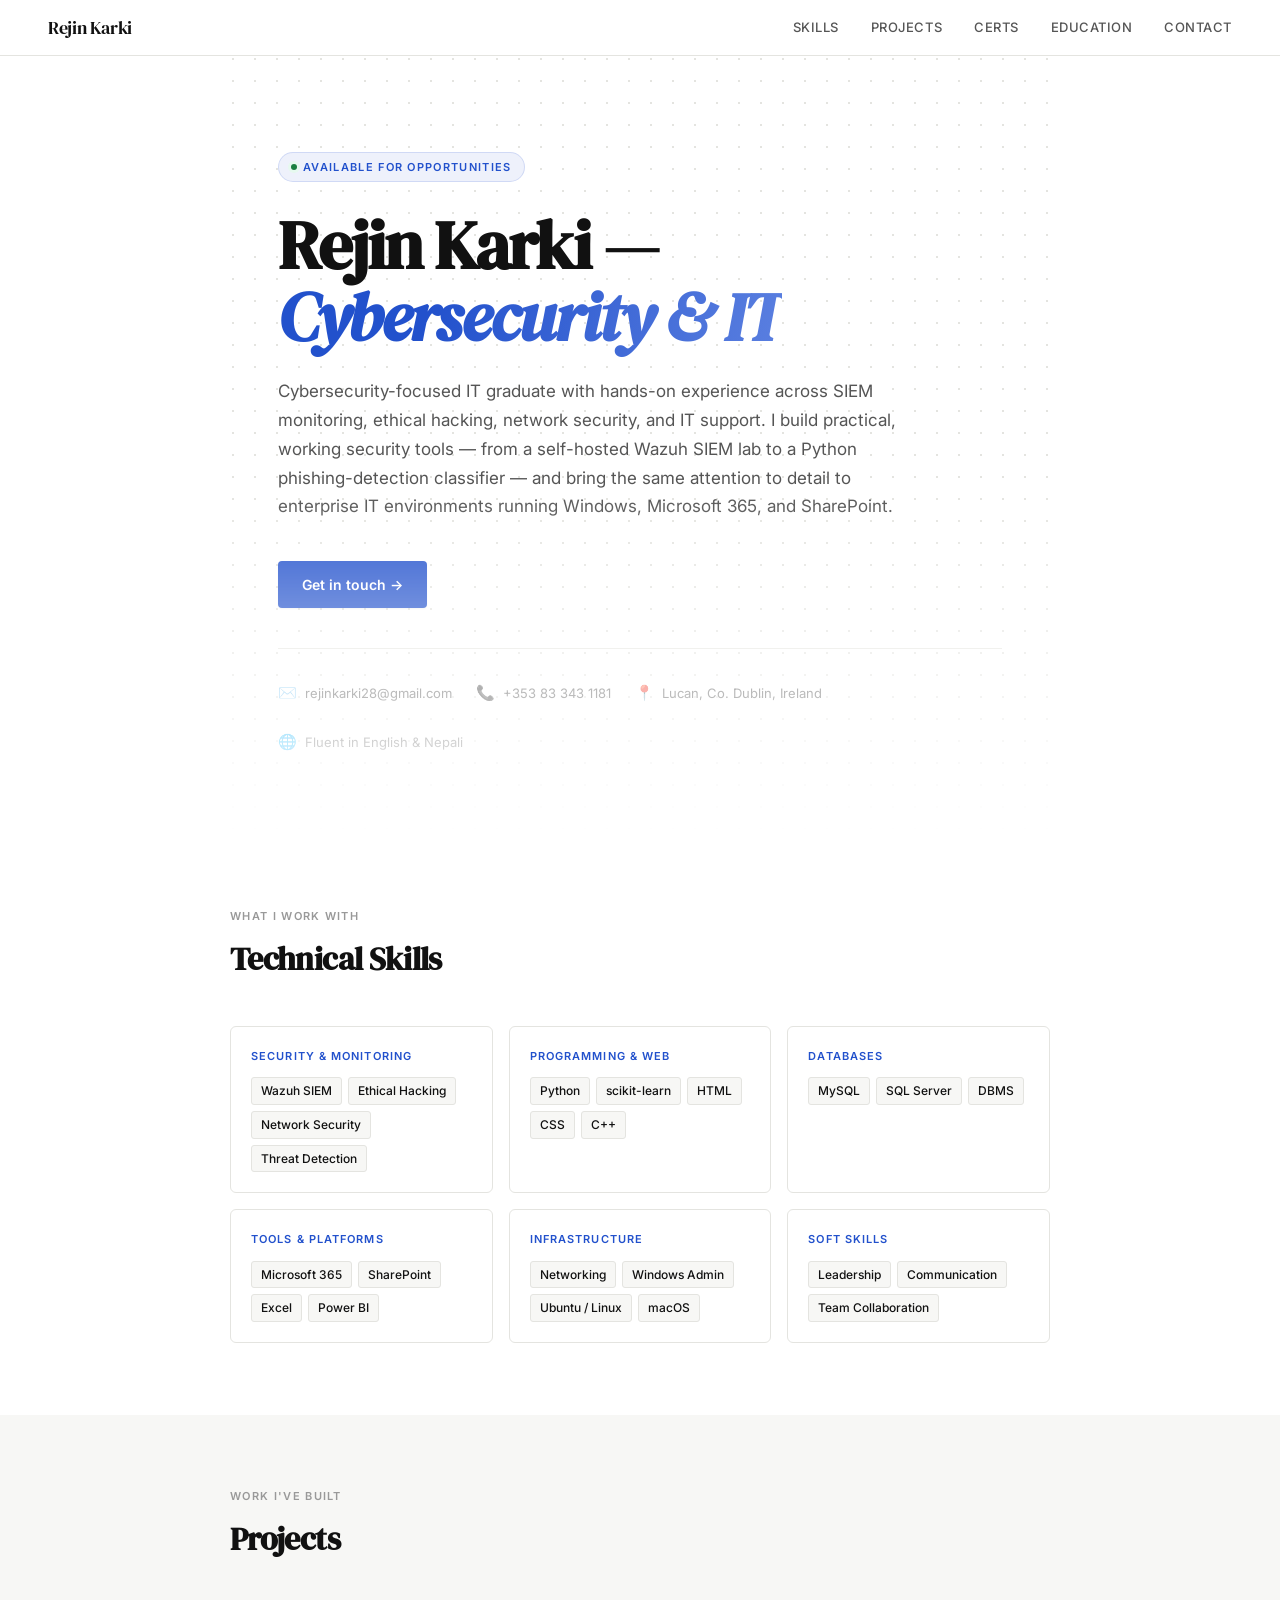
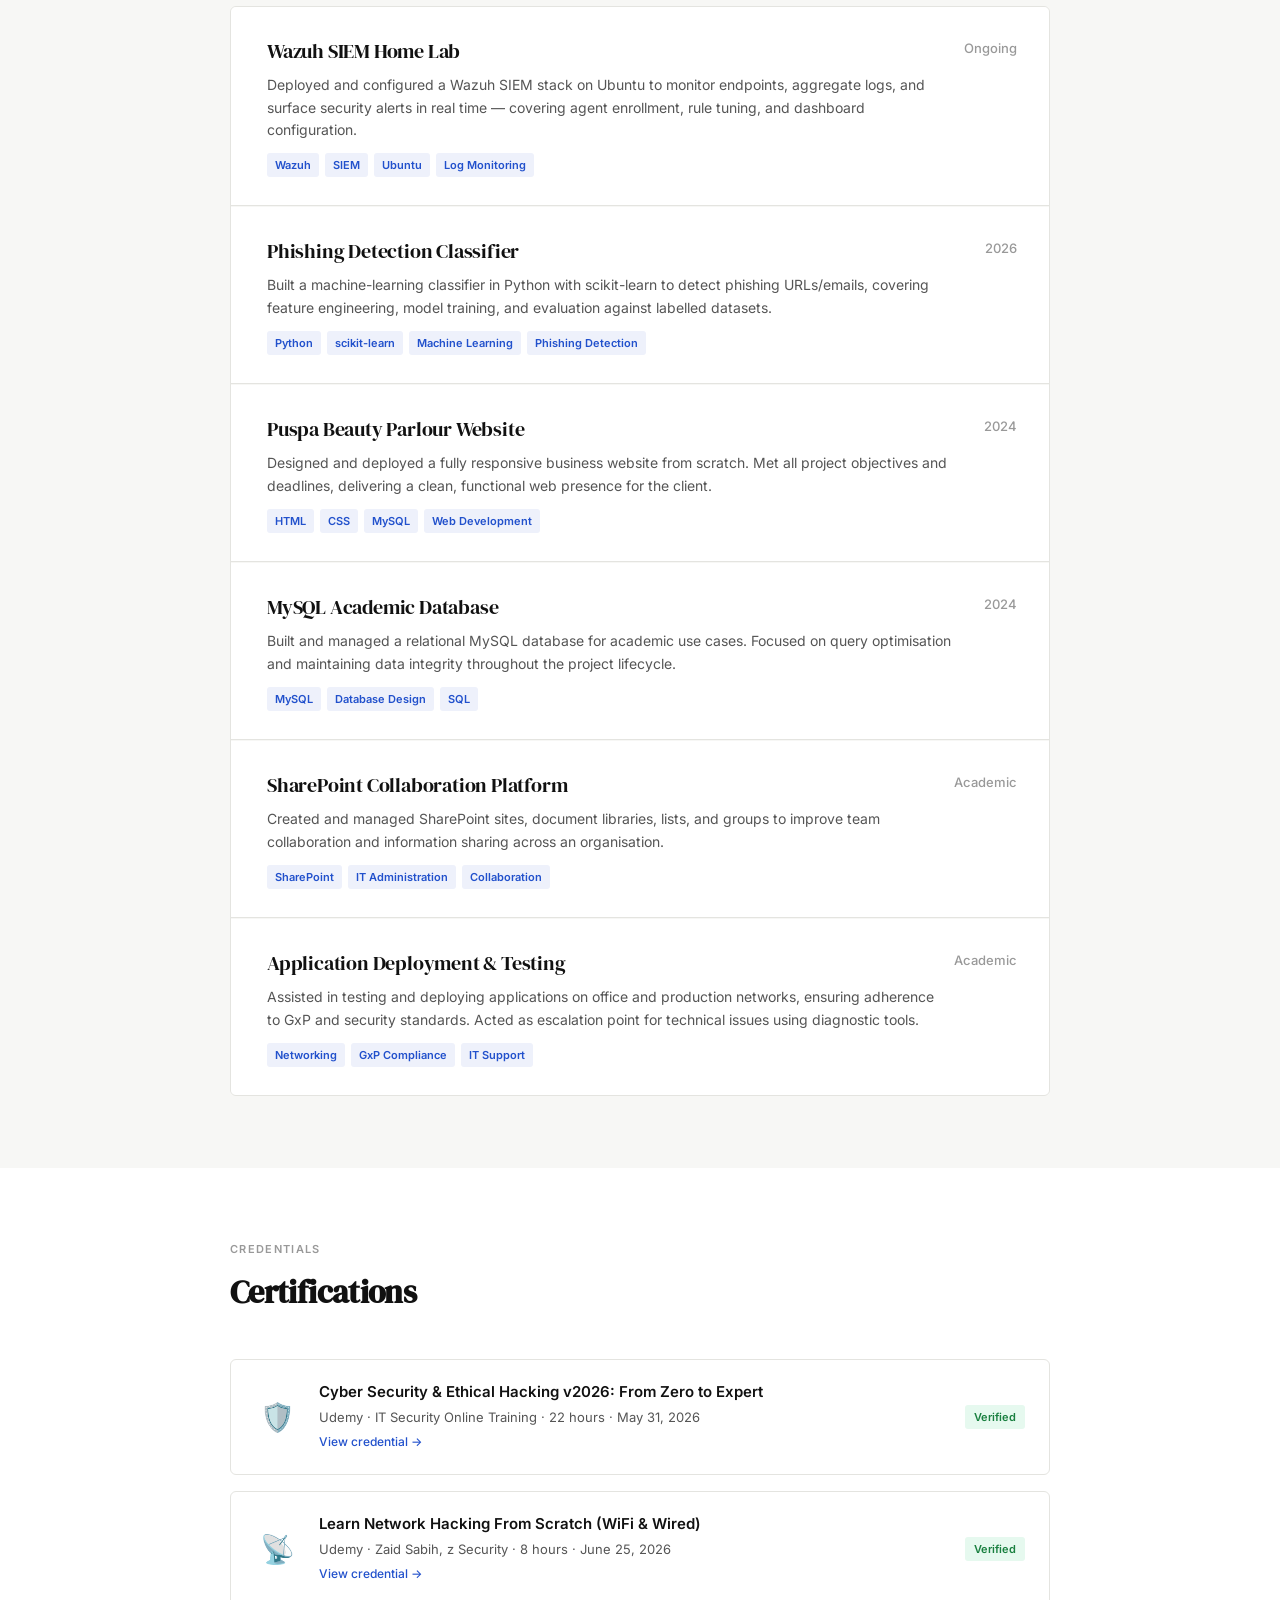
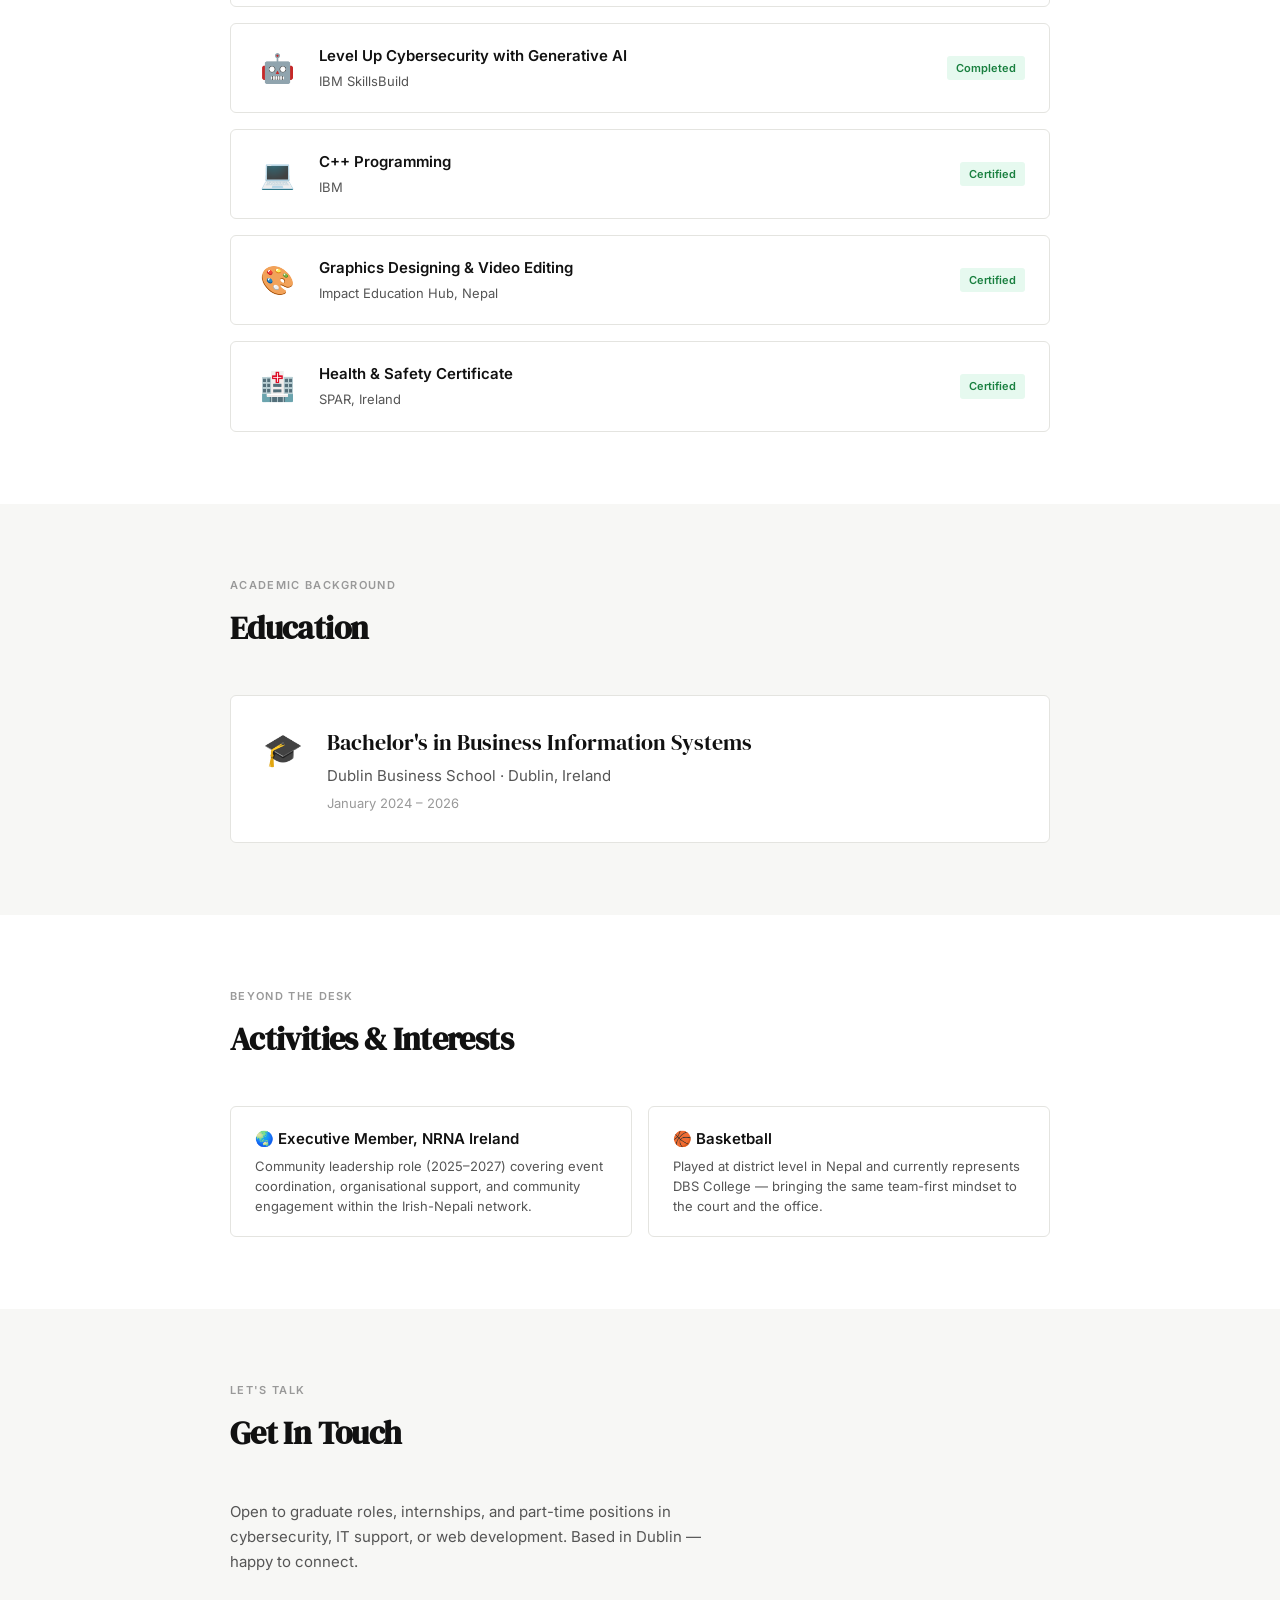
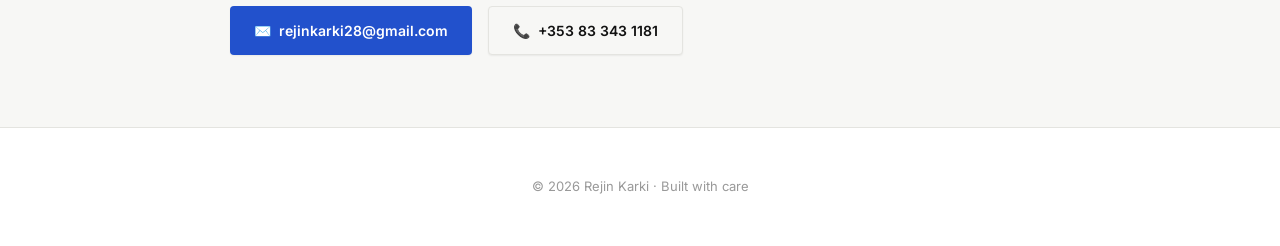
==== index.html @ 3c8c7ef4 "Update index.html" ====
<!DOCTYPE html>
<html lang="en">
<head>
<meta charset="UTF-8" />
<meta name="viewport" content="width=device-width, initial-scale=1.0"/>
<title>Rejin Karki — Cybersecurity & IT Professional</title>
<link href="https://fonts.googleapis.com/css2?family=Inter:wght@300;400;500;600;700&family=DM+Serif+Display:ital@0;1&display=swap" rel="stylesheet"/>
<style>
  *, *::before, *::after { box-sizing: border-box; margin: 0; padding: 0; }

  :root {
    --white:   #ffffff;
    --off:     #f7f7f5;
    --ink:     #111111;
    --mid:     #555555;
    --light:   #999999;
    --rule:    #e4e4e0;
    --accent:  #2251cc;
    --accent-light: #eef1fb;
    --green:   #1a8040;
    --green-bg:#e6f9ef;
  }

  html { scroll-behavior: smooth; }

  body {
    font-family: 'Inter', sans-serif;
    background: var(--white);
    color: var(--ink);
    font-size: 15px;
    line-height: 1.65;
  }

  /* ── NAV ── */
  nav {
    position: sticky; top: 0; z-index: 100;
    display: flex; align-items: center; justify-content: space-between;
    padding: 0 48px;
    height: 56px;
    background: rgba(255,255,255,0.85);
    backdrop-filter: blur(10px);
    -webkit-backdrop-filter: blur(10px);
    border-bottom: 1px solid var(--rule);
  }
  .nav-logo {
    font-family: 'DM Serif Display', serif;
    font-size: 18px;
    letter-spacing: -0.02em;
    color: var(--ink);
    text-decoration: none;
  }
  .nav-links { display: flex; gap: 32px; list-style: none; }
  .nav-links a {
    position: relative;
    text-decoration: none;
    font-size: 13px;
    font-weight: 500;
    letter-spacing: 0.04em;
    text-transform: uppercase;
    color: var(--mid);
    transition: color .2s;
    padding-bottom: 2px;
  }
  .nav-links a::after {
    content: '';
    position: absolute;
    left: 0; bottom: -2px;
    width: 0; height: 1.5px;
    background: var(--accent);
    transition: width .25s ease;
  }
  .nav-links a:hover { color: var(--accent); }
  .nav-links a:hover::after { width: 100%; }

  /* ── HERO ── */
  #hero {
    position: relative;
    padding: 96px 48px 80px;
    max-width: 820px;
    margin: 0 auto;
    background-image: radial-gradient(var(--rule) 1px, transparent 1px);
    background-size: 22px 22px;
    background-position: -8px -8px;
    -webkit-mask-image: linear-gradient(to bottom, black 55%, transparent 100%);
            mask-image: linear-gradient(to bottom, black 55%, transparent 100%);
  }
  #hero > * { position: relative; z-index: 1; }
  .hero-eyebrow {
    display: inline-flex;
    align-items: center;
    gap: 6px;
    font-size: 11px;
    font-weight: 600;
    letter-spacing: 0.12em;
    text-transform: uppercase;
    color: var(--accent);
    background: var(--accent-light);
    border: 1px solid rgba(34,81,204,0.15);
    padding: 5px 12px;
    border-radius: 30px;
    margin-bottom: 28px;
    animation: fadeUp .6s ease both;
  }
  .hero-eyebrow::before {
    content: '';
    width: 6px; height: 6px;
    border-radius: 50%;
    background: var(--green);
    box-shadow: 0 0 0 3px var(--green-bg);
  }
  h1 {
    font-family: 'DM Serif Display', serif;
    font-size: clamp(40px, 7vw, 68px);
    line-height: 1.05;
    letter-spacing: -0.03em;
    color: var(--ink);
    margin-bottom: 24px;
    animation: fadeUp .7s ease both;
    animation-delay: .05s;
  }
  h1 em {
    font-style: italic;
    background: linear-gradient(100deg, var(--accent) 30%, #5a7fe0 100%);
    -webkit-background-clip: text;
    background-clip: text;
    color: transparent;
  }
  .hero-bio {
    font-size: 17px;
    line-height: 1.7;
    color: var(--mid);
    max-width: 620px;
    margin-bottom: 40px;
    animation: fadeUp .7s ease both;
    animation-delay: .1s;
  }
  .hero-cta {
    display: inline-flex;
    align-items: center;
    gap: 8px;
    background: var(--accent);
    color: #fff;
    text-decoration: none;
    font-size: 14px;
    font-weight: 600;
    padding: 12px 24px;
    border-radius: 4px;
    box-shadow: 0 1px 2px rgba(17,17,17,0.06);
    transition: transform .18s ease, box-shadow .18s ease, opacity .18s ease;
  }
  .hero-cta:hover {
    transform: translateY(-2px);
    box-shadow: 0 8px 18px rgba(34,81,204,0.22);
    opacity: 0.96;
  }
  .hero-cta:active { transform: translateY(0); }
  .hero-contact {
    display: flex; flex-wrap: wrap; gap: 24px;
    margin-top: 40px;
    padding-top: 32px;
    border-top: 1px solid var(--rule);
    animation: fadeUp .7s ease both;
    animation-delay: .15s;
  }
  .contact-item {
    display: flex; align-items: center; gap: 8px;
    font-size: 13px; color: var(--mid);
    text-decoration: none;
    transition: color .2s, transform .2s;
  }
  .contact-item:hover { color: var(--accent); transform: translateX(2px); }
  .contact-icon { font-size: 15px; }

  @keyframes fadeUp {
    from { opacity: 0; transform: translateY(10px); }
    to   { opacity: 1; transform: translateY(0); }
  }
  @media (prefers-reduced-motion: reduce) {
    .hero-eyebrow, h1, .hero-bio, .hero-contact { animation: none; }
  }

  /* ── SECTION SHELL ── */
  section { padding: 72px 48px; }
  section:nth-child(even) { background: var(--off); }
  .section-inner { max-width: 820px; margin: 0 auto; }

  .reveal {
    opacity: 0;
    transform: translateY(16px);
    transition: opacity .6s ease, transform .6s ease;
  }
  .reveal.is-visible { opacity: 1; transform: translateY(0); }
  @media (prefers-reduced-motion: reduce) {
    .reveal { opacity: 1; transform: none; transition: none; }
  }

  .section-label {
    font-size: 11px;
    font-weight: 600;
    letter-spacing: 0.12em;
    text-transform: uppercase;
    color: var(--light);
    margin-bottom: 8px;
  }
  .section-title {
    font-family: 'DM Serif Display', serif;
    font-size: 32px;
    letter-spacing: -0.02em;
    color: var(--ink);
    margin-bottom: 40px;
  }

  /* ── SKILLS ── */
  .skills-grid {
    display: grid;
    grid-template-columns: repeat(auto-fill, minmax(220px, 1fr));
    gap: 16px;
  }
  .skill-group {
    background: var(--white);
    border: 1px solid var(--rule);
    border-radius: 6px;
    padding: 20px;
    transition: border-color .2s ease, box-shadow .2s ease, transform .2s ease;
  }
  .skill-group:hover {
    border-color: rgba(34,81,204,0.35);
    box-shadow: 0 6px 16px rgba(17,17,17,0.06);
    transform: translateY(-2px);
  }
  .skill-group-title {
    font-size: 11px;
    font-weight: 600;
    letter-spacing: 0.1em;
    text-transform: uppercase;
    color: var(--accent);
    margin-bottom: 12px;
  }
  .skill-tags { display: flex; flex-wrap: wrap; gap: 6px; }
  .skill-tag {
    font-size: 12px;
    font-weight: 500;
    background: var(--off);
    border: 1px solid var(--rule);
    padding: 3px 9px;
    border-radius: 3px;
    color: var(--ink);
    transition: background .18s ease, border-color .18s ease, color .18s ease;
  }
  .skill-tag:hover {
    background: var(--accent-light);
    border-color: rgba(34,81,204,0.3);
    color: var(--accent);
  }

  /* ── PROJECTS ── */
  .projects-list { display: flex; flex-direction: column; gap: 1px; border: 1px solid var(--rule); border-radius: 6px; overflow: hidden; }
  .project-card {
    position: relative;
    background: var(--white);
    padding: 28px 32px 28px 36px;
    display: grid;
    grid-template-columns: 1fr auto;
    gap: 12px;
    align-items: start;
    border-bottom: 1px solid var(--rule);
    transition: background .2s ease, padding-left .2s ease;
  }
  .project-card::before {
    content: '';
    position: absolute;
    left: 0; top: 0; bottom: 0;
    width: 3px;
    background: var(--accent);
    transform: scaleY(0);
    transition: transform .2s ease;
    transform-origin: top;
  }
  .project-card:last-child { border-bottom: none; }
  .project-card:hover { background: var(--accent-light); padding-left: 40px; }
  .project-card:hover::before { transform: scaleY(1); }
  .project-name {
    font-family: 'DM Serif Display', serif;
    font-size: 20px;
    letter-spacing: -0.01em;
    color: var(--ink);
    margin-bottom: 6px;
  }
  .project-desc { font-size: 14px; color: var(--mid); line-height: 1.6; }
  .project-tags { display: flex; flex-wrap: wrap; gap: 6px; margin-top: 12px; }
  .project-tag {
    font-size: 11px; font-weight: 600;
    background: var(--accent-light);
    color: var(--accent);
    padding: 3px 8px; border-radius: 3px;
  }
  .project-card:hover .project-tag {
    background: var(--white);
    box-shadow: inset 0 0 0 1px rgba(34,81,204,0.25);
  }
  .project-year {
    font-size: 13px; color: var(--light); font-weight: 500;
    white-space: nowrap;
    padding-top: 3px;
  }

  /* ── CERTIFICATIONS ── */
  .certs-list { display: flex; flex-direction: column; gap: 16px; }
  .cert-card {
    display: flex; align-items: center; gap: 20px;
    background: var(--white);
    border: 1px solid var(--rule);
    border-radius: 6px;
    padding: 20px 24px;
    transition: border-color .2s ease, box-shadow .2s ease, transform .2s ease;
  }
  .cert-card:hover {
    border-color: var(--accent);
    box-shadow: 0 8px 20px rgba(17,17,17,0.06);
    transform: translateY(-2px);
  }
  .cert-icon { transition: transform .25s ease; }
  .cert-card:hover .cert-icon { transform: scale(1.12) rotate(-4deg); }
  .cert-icon {
    font-size: 28px;
    flex-shrink: 0;
    width: 44px; text-align: center;
  }
  .cert-body { flex: 1; min-width: 0; }
  .cert-title { font-size: 15px; font-weight: 600; color: var(--ink); }
  .cert-meta { font-size: 13px; color: var(--mid); margin-top: 2px; }
  .cert-link {
    font-size: 12px; color: var(--accent); text-decoration: none;
    margin-top: 4px; display: inline-block; font-weight: 500;
  }
  .cert-link:hover { text-decoration: underline; }
  .cert-badge {
    margin-left: auto;
    flex-shrink: 0;
    font-size: 11px; font-weight: 600;
    background: var(--green-bg);
    color: var(--green);
    padding: 3px 9px; border-radius: 3px;
    white-space: nowrap;
  }

  /* ── EDUCATION ── */
  .edu-card {
    display: flex; gap: 24px; align-items: flex-start;
    background: var(--white);
    border: 1px solid var(--rule);
    border-radius: 6px;
    padding: 28px 32px;
    transition: box-shadow .2s ease, transform .2s ease;
  }
  .edu-card:hover {
    box-shadow: 0 8px 20px rgba(17,17,17,0.06);
    transform: translateY(-2px);
  }
  .edu-icon { font-size: 32px; flex-shrink: 0; }
  .edu-degree { font-family: 'DM Serif Display', serif; font-size: 22px; color: var(--ink); margin-bottom: 4px; }
  .edu-school { font-size: 15px; color: var(--mid); }
  .edu-year { font-size: 13px; color: var(--light); margin-top: 4px; }

  /* ── EXTRAS ── */
  .extras-grid { display: grid; grid-template-columns: 1fr 1fr; gap: 16px; }
  .extra-card {
    background: var(--white);
    border: 1px solid var(--rule);
    border-radius: 6px;
    padding: 20px 24px;
    transition: box-shadow .2s ease, transform .2s ease, border-color .2s ease;
  }
  .extra-card:hover {
    box-shadow: 0 8px 20px rgba(17,17,17,0.06);
    transform: translateY(-2px);
    border-color: rgba(34,81,204,0.3);
  }
  .extra-title { font-weight: 600; font-size: 15px; color: var(--ink); margin-bottom: 4px; }
  .extra-desc { font-size: 13px; color: var(--mid); line-height: 1.55; }

  /* ── FOOTER ── */
  footer {
    text-align: center;
    padding: 48px;
    border-top: 1px solid var(--rule);
    font-size: 13px;
    color: var(--light);
  }

  @media (max-width: 600px) {
    nav { padding: 0 20px; }
    #hero, section { padding-left: 20px; padding-right: 20px; }
    .extras-grid { grid-template-columns: 1fr; }
    .project-card { grid-template-columns: 1fr; }
    .edu-card { flex-direction: column; }
    .nav-links { display: none; }
    .cert-card { flex-wrap: wrap; }
    .cert-badge { margin-left: 0; }
  }
</style>
</head>
<body>

<!-- NAV -->
<nav>
  <a class="nav-logo" href="#">Rejin Karki</a>
  <ul class="nav-links">
    <li><a href="#skills">Skills</a></li>
    <li><a href="#projects">Projects</a></li>
    <li><a href="#certifications">Certs</a></li>
    <li><a href="#education">Education</a></li>
    <li><a href="#contact">Contact</a></li>
  </ul>
</nav>

<!-- HERO -->
<div id="hero">
  <span class="hero-eyebrow">Available for opportunities</span>
  <h1>Rejin Karki —<br><em>Cybersecurity & IT</em></h1>
  <p class="hero-bio">
    Cybersecurity-focused IT graduate with hands-on experience across SIEM monitoring, ethical hacking, network security, and IT support. I build practical, working security tools — from a self-hosted Wazuh SIEM lab to a Python phishing-detection classifier — and bring the same attention to detail to enterprise IT environments running Windows, Microsoft 365, and SharePoint.
  </p>
  <a class="hero-cta" href="mailto:rejinkarki28@gmail.com">Get in touch →</a>

  <div class="hero-contact">
    <a class="contact-item" href="mailto:rejinkarki28@gmail.com">
      <span class="contact-icon">✉️</span> rejinkarki28@gmail.com
    </a>
    <a class="contact-item" href="tel:+353833431181">
      <span class="contact-icon">📞</span> +353 83 343 1181
    </a>
    <span class="contact-item">
      <span class="contact-icon">📍</span> Lucan, Co. Dublin, Ireland
    </span>
    <span class="contact-item">
      <span class="contact-icon">🌐</span> Fluent in English & Nepali
    </span>
  </div>
</div>

<!-- SKILLS -->
<section id="skills">
  <div class="section-inner reveal">
    <p class="section-label">What I work with</p>
    <h2 class="section-title">Technical Skills</h2>
    <div class="skills-grid">
      <div class="skill-group">
        <p class="skill-group-title">Security &amp; Monitoring</p>
        <div class="skill-tags">
          <span class="skill-tag">Wazuh SIEM</span>
          <span class="skill-tag">Ethical Hacking</span>
          <span class="skill-tag">Network Security</span>
          <span class="skill-tag">Threat Detection</span>
        </div>
      </div>
      <div class="skill-group">
        <p class="skill-group-title">Programming &amp; Web</p>
        <div class="skill-tags">
          <span class="skill-tag">Python</span>
          <span class="skill-tag">scikit-learn</span>
          <span class="skill-tag">HTML</span>
          <span class="skill-tag">CSS</span>
          <span class="skill-tag">C++</span>
        </div>
      </div>
      <div class="skill-group">
        <p class="skill-group-title">Databases</p>
        <div class="skill-tags">
          <span class="skill-tag">MySQL</span>
          <span class="skill-tag">SQL Server</span>
          <span class="skill-tag">DBMS</span>
        </div>
      </div>
      <div class="skill-group">
        <p class="skill-group-title">Tools &amp; Platforms</p>
        <div class="skill-tags">
          <span class="skill-tag">Microsoft 365</span>
          <span class="skill-tag">SharePoint</span>
          <span class="skill-tag">Excel</span>
          <span class="skill-tag">Power BI</span>
        </div>
      </div>
      <div class="skill-group">
        <p class="skill-group-title">Infrastructure</p>
        <div class="skill-tags">
          <span class="skill-tag">Networking</span>
          <span class="skill-tag">Windows Admin</span>
          <span class="skill-tag">Ubuntu / Linux</span>
          <span class="skill-tag">macOS</span>
        </div>
      </div>
      <div class="skill-group">
        <p class="skill-group-title">Soft Skills</p>
        <div class="skill-tags">
          <span class="skill-tag">Leadership</span>
          <span class="skill-tag">Communication</span>
          <span class="skill-tag">Team Collaboration</span>
        </div>
      </div>
    </div>
  </div>
</section>

<!-- PROJECTS -->
<section id="projects">
  <div class="section-inner reveal">
    <p class="section-label">Work I've built</p>
    <h2 class="section-title">Projects</h2>
    <div class="projects-list">

      <div class="project-card">
        <div>
          <p class="project-name">Wazuh SIEM Home Lab</p>
          <p class="project-desc">Deployed and configured a Wazuh SIEM stack on Ubuntu to monitor endpoints, aggregate logs, and surface security alerts in real time — covering agent enrollment, rule tuning, and dashboard configuration.</p>
          <div class="project-tags">
            <span class="project-tag">Wazuh</span>
            <span class="project-tag">SIEM</span>
            <span class="project-tag">Ubuntu</span>
            <span class="project-tag">Log Monitoring</span>
          </div>
        </div>
        <span class="project-year">Ongoing</span>
      </div>

      <div class="project-card">
        <div>
          <p class="project-name">Phishing Detection Classifier</p>
          <p class="project-desc">Built a machine-learning classifier in Python with scikit-learn to detect phishing URLs/emails, covering feature engineering, model training, and evaluation against labelled datasets.</p>
          <div class="project-tags">
            <span class="project-tag">Python</span>
            <span class="project-tag">scikit-learn</span>
            <span class="project-tag">Machine Learning</span>
            <span class="project-tag">Phishing Detection</span>
          </div>
        </div>
        <span class="project-year">2026</span>
      </div>

      <div class="project-card">
        <div>
          <p class="project-name">Puspa Beauty Parlour Website</p>
          <p class="project-desc">Designed and deployed a fully responsive business website from scratch. Met all project objectives and deadlines, delivering a clean, functional web presence for the client.</p>
          <div class="project-tags">
            <span class="project-tag">HTML</span>
            <span class="project-tag">CSS</span>
            <span class="project-tag">MySQL</span>
            <span class="project-tag">Web Development</span>
          </div>
        </div>
        <span class="project-year">2024</span>
      </div>

      <div class="project-card">
        <div>
          <p class="project-name">MySQL Academic Database</p>
          <p class="project-desc">Built and managed a relational MySQL database for academic use cases. Focused on query optimisation and maintaining data integrity throughout the project lifecycle.</p>
          <div class="project-tags">
            <span class="project-tag">MySQL</span>
            <span class="project-tag">Database Design</span>
            <span class="project-tag">SQL</span>
          </div>
        </div>
        <span class="project-year">2024</span>
      </div>

      <div class="project-card">
        <div>
          <p class="project-name">SharePoint Collaboration Platform</p>
          <p class="project-desc">Created and managed SharePoint sites, document libraries, lists, and groups to improve team collaboration and information sharing across an organisation.</p>
          <div class="project-tags">
            <span class="project-tag">SharePoint</span>
            <span class="project-tag">IT Administration</span>
            <span class="project-tag">Collaboration</span>
          </div>
        </div>
        <span class="project-year">Academic</span>
      </div>

      <div class="project-card">
        <div>
          <p class="project-name">Application Deployment &amp; Testing</p>
          <p class="project-desc">Assisted in testing and deploying applications on office and production networks, ensuring adherence to GxP and security standards. Acted as escalation point for technical issues using diagnostic tools.</p>
          <div class="project-tags">
            <span class="project-tag">Networking</span>
            <span class="project-tag">GxP Compliance</span>
            <span class="project-tag">IT Support</span>
          </div>
        </div>
        <span class="project-year">Academic</span>
      </div>

    </div>
  </div>
</section>

<!-- CERTIFICATIONS -->
<section id="certifications">
  <div class="section-inner reveal">
    <p class="section-label">Credentials</p>
    <h2 class="section-title">Certifications</h2>
    <div class="certs-list">

      <div class="cert-card">
        <div class="cert-icon">🛡️</div>
        <div class="cert-body">
          <p class="cert-title">Cyber Security &amp; Ethical Hacking v2026: From Zero to Expert</p>
          <p class="cert-meta">Udemy · IT Security Online Training · 22 hours · May 31, 2026</p>
          <a class="cert-link" href="https://ude.my/UC-30f0172a-863b-44e9-ba84-fa23fdfc7bb0" target="_blank" rel="noopener">View credential →</a>
        </div>
        <span class="cert-badge">Verified</span>
      </div>

      <div class="cert-card">
        <div class="cert-icon">📡</div>
        <div class="cert-body">
          <p class="cert-title">Learn Network Hacking From Scratch (WiFi &amp; Wired)</p>
          <p class="cert-meta">Udemy · Zaid Sabih, z Security · 8 hours · June 25, 2026</p>
          <a class="cert-link" href="https://ude.my/UC-d5c7d493-3deb-4f1a-a49e-52a2e074be4f" target="_blank" rel="noopener">View credential →</a>
        </div>
        <span class="cert-badge">Verified</span>
      </div>

      <div class="cert-card">
        <div class="cert-icon">🤖</div>
        <div class="cert-body">
          <p class="cert-title">Level Up Cybersecurity with Generative AI</p>
          <p class="cert-meta">IBM SkillsBuild</p>
        </div>
        <span class="cert-badge">Completed</span>
      </div>

      <div class="cert-card">
        <div class="cert-icon">💻</div>
        <div class="cert-body">
          <p class="cert-title">C++ Programming</p>
          <p class="cert-meta">IBM</p>
        </div>
        <span class="cert-badge">Certified</span>
      </div>

      <div class="cert-card">
        <div class="cert-icon">🎨</div>
        <div class="cert-body">
          <p class="cert-title">Graphics Designing &amp; Video Editing</p>
          <p class="cert-meta">Impact Education Hub, Nepal</p>
        </div>
        <span class="cert-badge">Certified</span>
      </div>

      <div class="cert-card">
        <div class="cert-icon">🏥</div>
        <div class="cert-body">
          <p class="cert-title">Health &amp; Safety Certificate</p>
          <p class="cert-meta">SPAR, Ireland</p>
        </div>
        <span class="cert-badge">Certified</span>
      </div>

    </div>
  </div>
</section>

<!-- EDUCATION -->
<section id="education">
  <div class="section-inner reveal">
    <p class="section-label">Academic background</p>
    <h2 class="section-title">Education</h2>
    <div class="edu-card">
      <div class="edu-icon">🎓</div>
      <div>
        <p class="edu-degree">Bachelor's in Business Information Systems</p>
        <p class="edu-school">Dublin Business School · Dublin, Ireland</p>
        <p class="edu-year">January 2024 – 2026</p>
      </div>
    </div>
  </div>
</section>

<!-- EXTRAS -->
<section>
  <div class="section-inner reveal">
    <p class="section-label">Beyond the desk</p>
    <h2 class="section-title">Activities &amp; Interests</h2>
    <div class="extras-grid">
      <div class="extra-card">
        <p class="extra-title">🌏 Executive Member, NRNA Ireland</p>
        <p class="extra-desc">Community leadership role (2025–2027) covering event coordination, organisational support, and community engagement within the Irish-Nepali network.</p>
      </div>
      <div class="extra-card">
        <p class="extra-title">🏀 Basketball</p>
        <p class="extra-desc">Played at district level in Nepal and currently represents DBS College — bringing the same team-first mindset to the court and the office.</p>
      </div>
    </div>
  </div>
</section>

<!-- CONTACT -->
<section id="contact">
  <div class="section-inner reveal">
    <p class="section-label">Let's talk</p>
    <h2 class="section-title">Get In Touch</h2>
    <p style="color:var(--mid); margin-bottom:32px; max-width:480px;">
      Open to graduate roles, internships, and part-time positions in cybersecurity, IT support, or web development. Based in Dublin — happy to connect.
    </p>
    <div style="display:flex; flex-wrap:wrap; gap:16px;">
      <a class="hero-cta" href="mailto:rejinkarki28@gmail.com">✉️ &nbsp;rejinkarki28@gmail.com</a>
      <a class="hero-cta" style="background:var(--off); color:var(--ink); border:1px solid var(--rule);" href="tel:+353833431181">📞 &nbsp;+353 83 343 1181</a>
    </div>
  </div>
</section>

<footer>
  © 2026 Rejin Karki · Built with care
</footer>

<script>
  (function () {
    var els = document.querySelectorAll('.reveal');
    if (!('IntersectionObserver' in window)) {
      els.forEach(function (el) { el.classList.add('is-visible'); });
      return;
    }
    var io = new IntersectionObserver(function (entries) {
      entries.forEach(function (entry) {
        if (entry.isIntersecting) {
          entry.target.classList.add('is-visible');
          io.unobserve(entry.target);
        }
      });
    }, { threshold: 0.12 });
    els.forEach(function (el) { io.observe(el); });
  })();
</script>
</body>
</html>
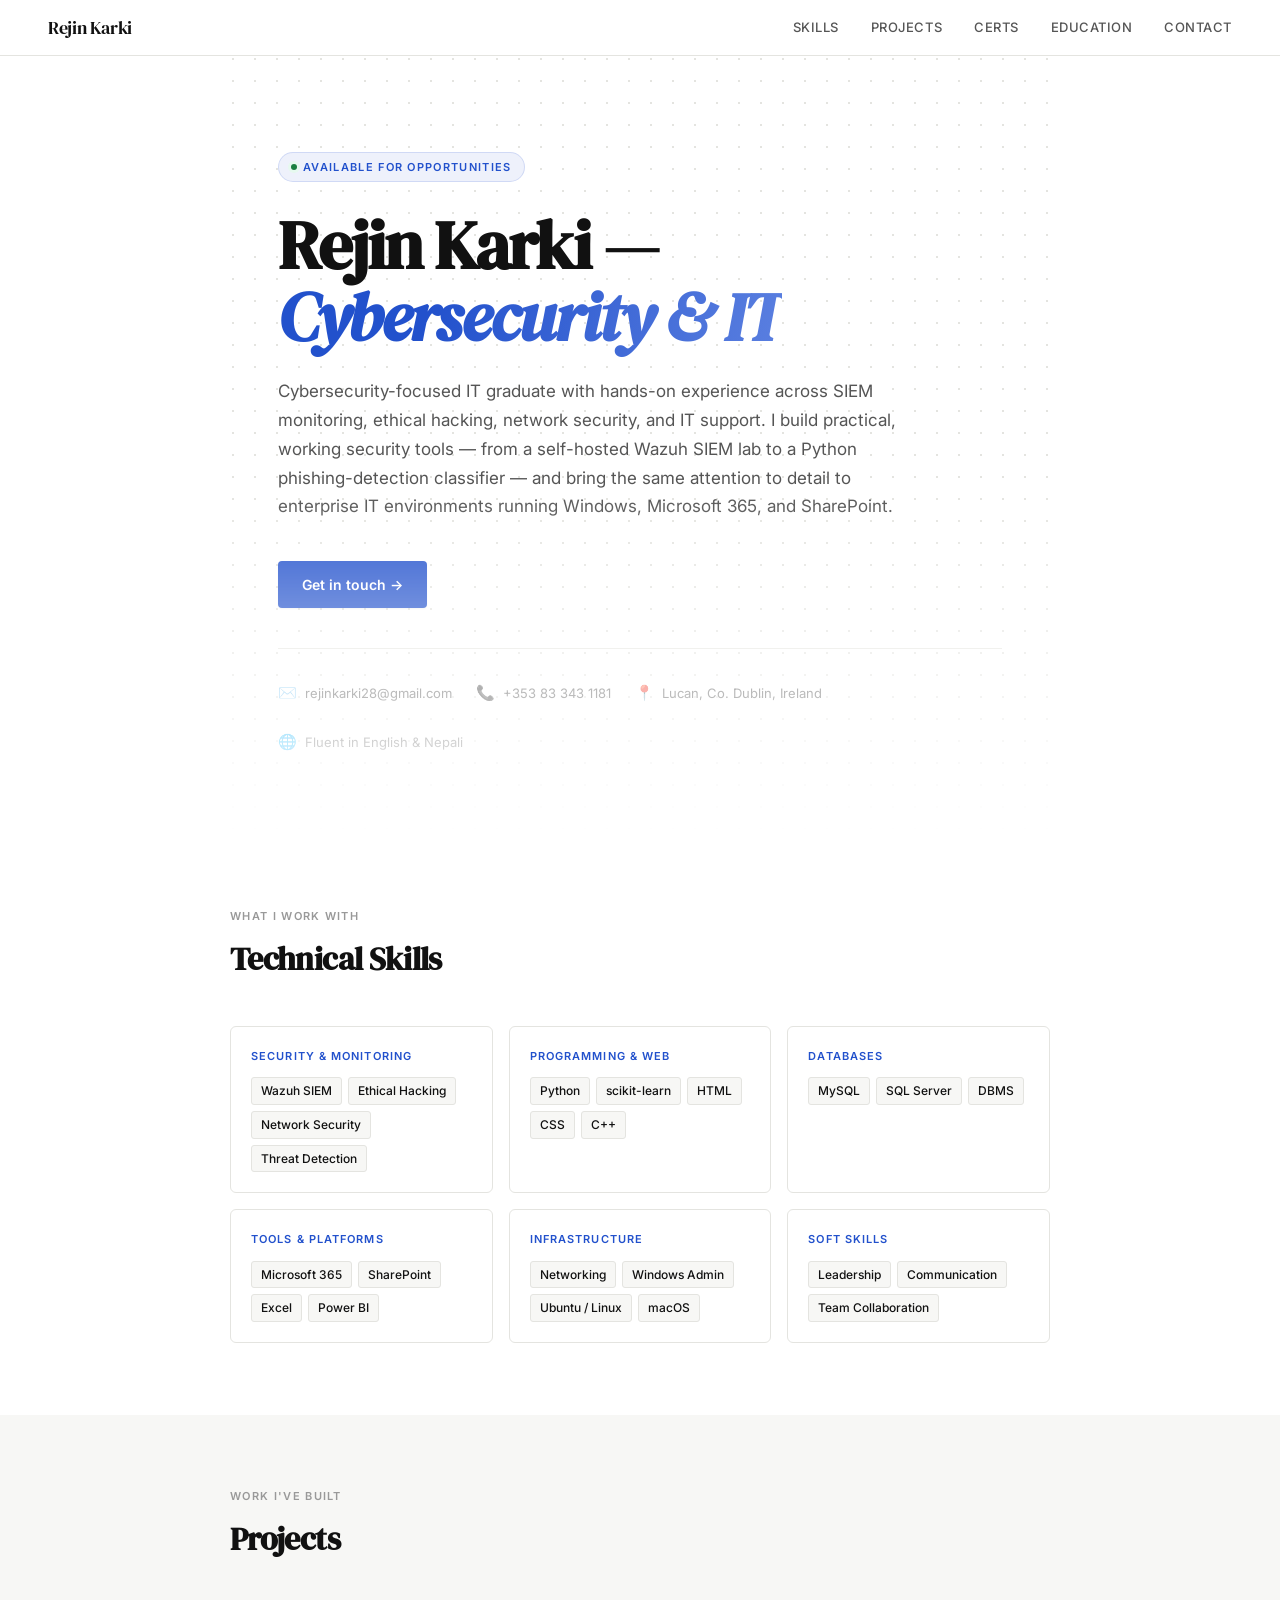
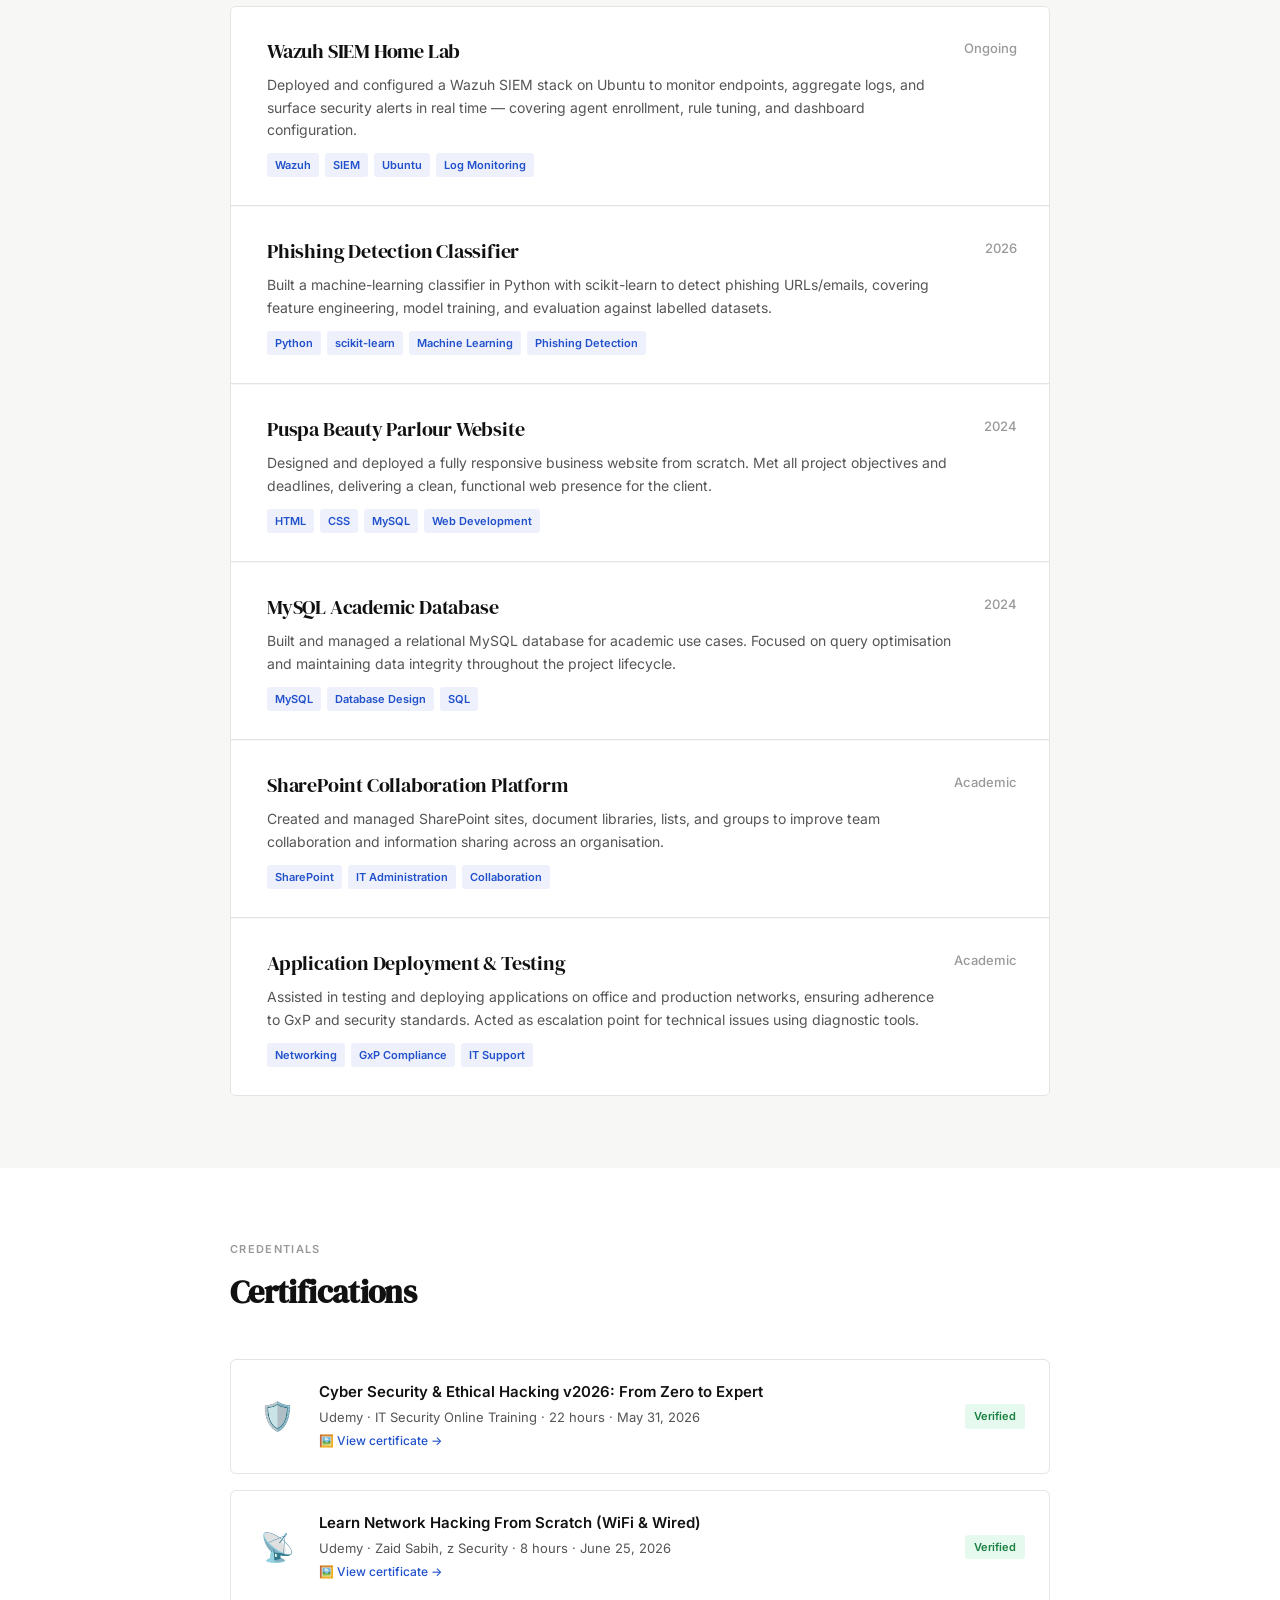
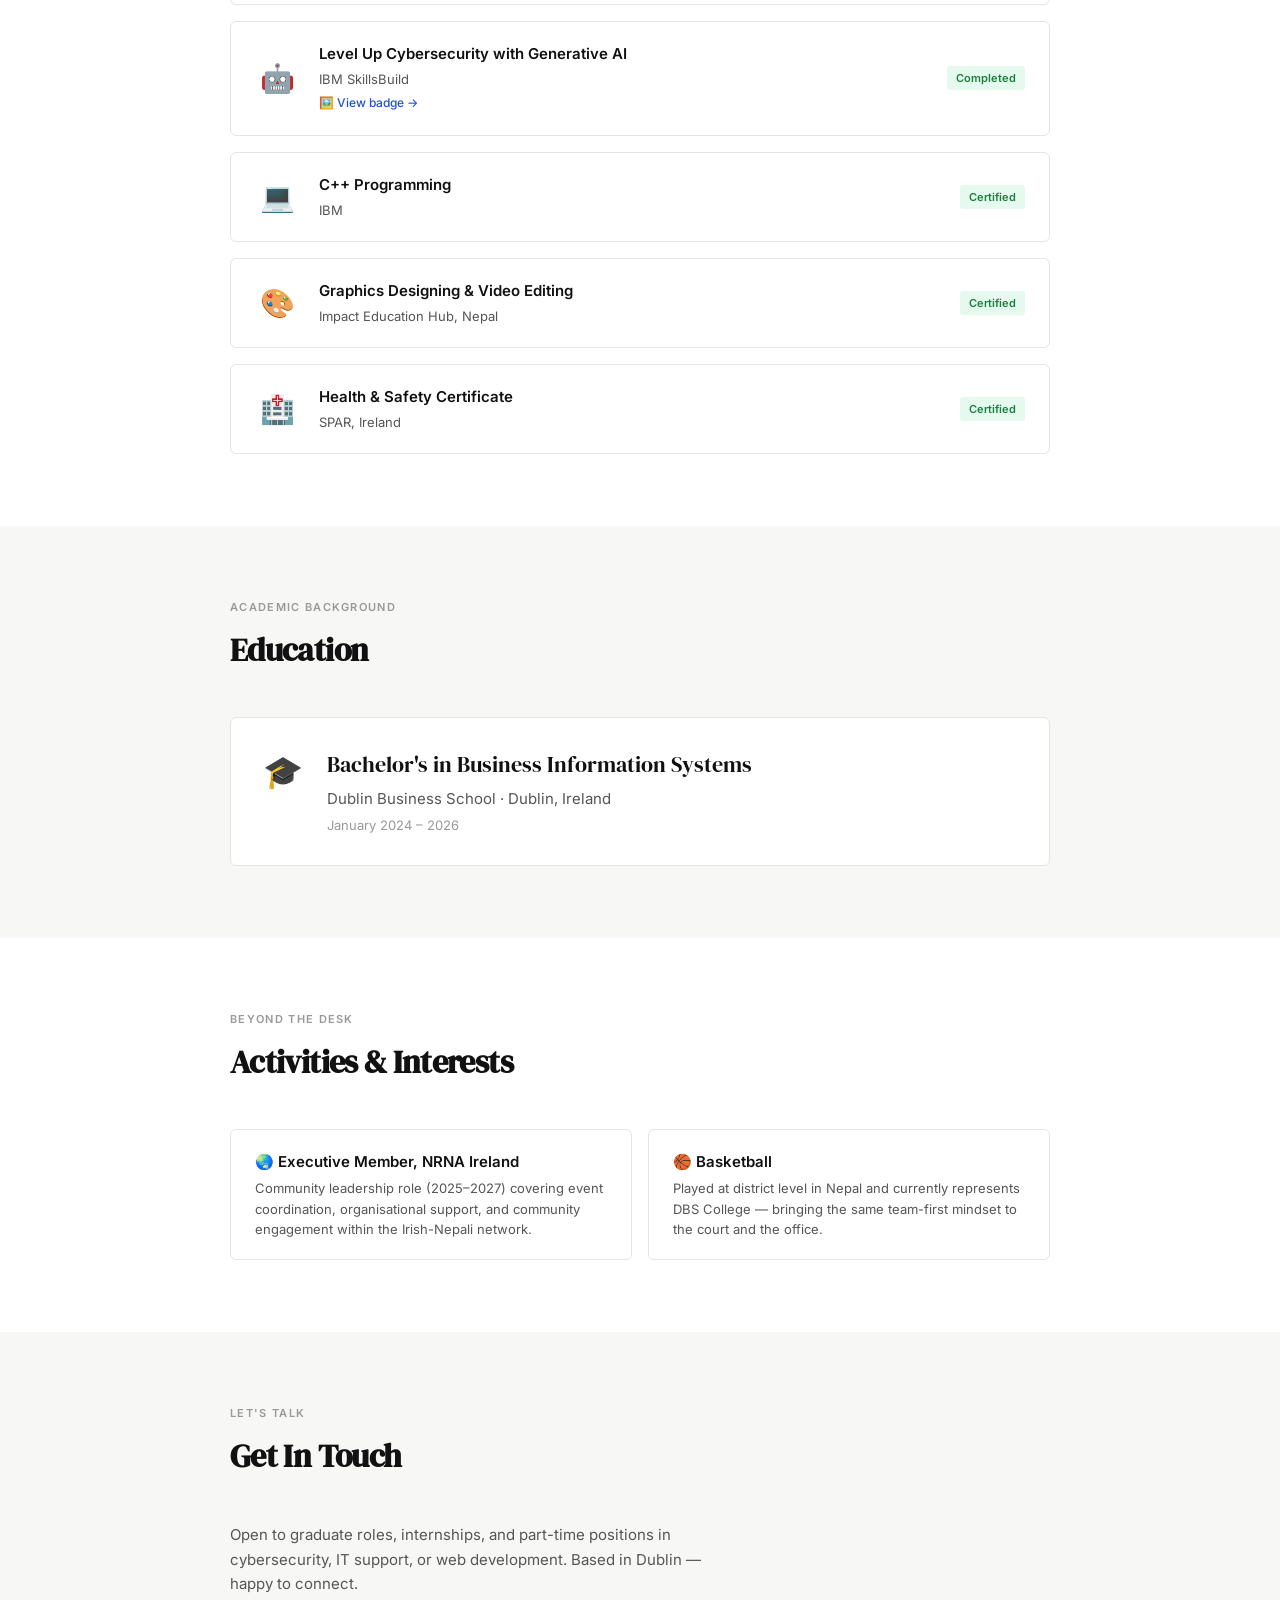
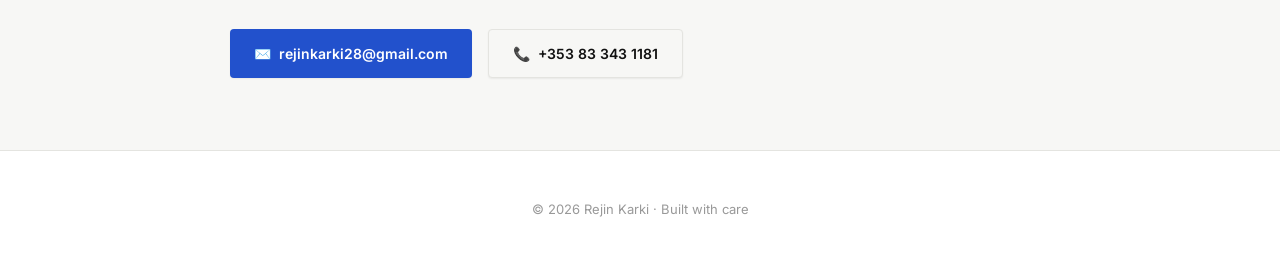
==== commit 2280931c: "Update index.html" ====
--- a/index.html
+++ b/index.html
@@ -334,6 +334,75 @@
     margin-top: 4px; display: inline-block; font-weight: 500;
   }
   .cert-link:hover { text-decoration: underline; }
+
+  /* ── CERT MODAL (lightbox) ── */
+  .cert-card[data-cert] { cursor: pointer; }
+  .cert-view-btn {
+    font-size: 12px; color: var(--accent); background: none; border: none;
+    margin-top: 4px; display: inline-flex; align-items: center; gap: 4px;
+    font-weight: 500; cursor: pointer; padding: 0; font-family: inherit;
+  }
+  .cert-view-btn:hover { text-decoration: underline; }
+
+  .cert-modal-overlay {
+    position: fixed; inset: 0; z-index: 1000;
+    background: rgba(17,17,17,0.72);
+    display: flex; align-items: center; justify-content: center;
+    padding: 32px;
+    opacity: 0; visibility: hidden;
+    transition: opacity .2s ease, visibility .2s ease;
+  }
+  .cert-modal-overlay.is-open { opacity: 1; visibility: visible; }
+  .cert-modal {
+    position: relative;
+    max-width: 900px; width: 100%;
+    max-height: 88vh;
+    background: var(--white);
+    border-radius: 8px;
+    overflow: hidden;
+    box-shadow: 0 30px 60px rgba(0,0,0,0.35);
+    transform: scale(.96) translateY(8px);
+    transition: transform .22s ease;
+    display: flex; flex-direction: column;
+  }
+  .cert-modal-overlay.is-open .cert-modal { transform: scale(1) translateY(0); }
+  .cert-modal-header {
+    display: flex; align-items: center; justify-content: space-between;
+    padding: 16px 20px;
+    border-bottom: 1px solid var(--rule);
+    flex-shrink: 0;
+  }
+  .cert-modal-title { font-size: 14px; font-weight: 600; color: var(--ink); }
+  .cert-modal-close {
+    background: var(--off); border: 1px solid var(--rule);
+    width: 30px; height: 30px; border-radius: 50%;
+    font-size: 15px; line-height: 1; color: var(--mid);
+    cursor: pointer; display: flex; align-items: center; justify-content: center;
+    transition: background .15s, color .15s;
+  }
+  .cert-modal-close:hover { background: var(--accent-light); color: var(--accent); }
+  .cert-modal-body {
+    overflow: auto;
+    background: var(--off);
+    display: flex; align-items: center; justify-content: center;
+    padding: 20px;
+  }
+  .cert-modal-body img {
+    max-width: 100%; height: auto;
+    display: block;
+    border-radius: 4px;
+    box-shadow: 0 4px 16px rgba(0,0,0,0.12);
+  }
+  .cert-modal-footer {
+    padding: 12px 20px;
+    border-top: 1px solid var(--rule);
+    flex-shrink: 0;
+    display: flex; justify-content: flex-end;
+  }
+  .cert-modal-footer a {
+    font-size: 12px; color: var(--accent); font-weight: 600; text-decoration: none;
+  }
+  .cert-modal-footer a:hover { text-decoration: underline; }
   .cert-badge {
     margin-left: auto;
     flex-shrink: 0;
@@ -601,31 +670,32 @@
     <h2 class="section-title">Certifications</h2>
     <div class="certs-list">
 
-      <div class="cert-card">
+      <div class="cert-card" data-cert="ethical-hacking">
         <div class="cert-icon">🛡️</div>
         <div class="cert-body">
           <p class="cert-title">Cyber Security &amp; Ethical Hacking v2026: From Zero to Expert</p>
           <p class="cert-meta">Udemy · IT Security Online Training · 22 hours · May 31, 2026</p>
-          <a class="cert-link" href="https://ude.my/UC-30f0172a-863b-44e9-ba84-fa23fdfc7bb0" target="_blank" rel="noopener">View credential →</a>
+          <button class="cert-view-btn" data-open-cert="ethical-hacking">🖼️ View certificate →</button>
         </div>
         <span class="cert-badge">Verified</span>
       </div>
 
-      <div class="cert-card">
+      <div class="cert-card" data-cert="network-hacking">
         <div class="cert-icon">📡</div>
         <div class="cert-body">
           <p class="cert-title">Learn Network Hacking From Scratch (WiFi &amp; Wired)</p>
           <p class="cert-meta">Udemy · Zaid Sabih, z Security · 8 hours · June 25, 2026</p>
-          <a class="cert-link" href="https://ude.my/UC-d5c7d493-3deb-4f1a-a49e-52a2e074be4f" target="_blank" rel="noopener">View credential →</a>
+          <button class="cert-view-btn" data-open-cert="network-hacking">🖼️ View certificate →</button>
         </div>
         <span class="cert-badge">Verified</span>
       </div>
 
-      <div class="cert-card">
+      <div class="cert-card" data-cert="ibm-skillsbuild">
         <div class="cert-icon">🤖</div>
         <div class="cert-body">
           <p class="cert-title">Level Up Cybersecurity with Generative AI</p>
           <p class="cert-meta">IBM SkillsBuild</p>
+          <button class="cert-view-btn" data-open-cert="ibm-skillsbuild">🖼️ View badge →</button>
         </div>
         <span class="cert-badge">Completed</span>
       </div>
@@ -732,5 +802,86 @@
     els.forEach(function (el) { io.observe(el); });
   })();
 </script>
+
+<!-- CERT MODAL -->
+<div class="cert-modal-overlay" id="certModalOverlay">
+  <div class="cert-modal" role="dialog" aria-modal="true" aria-labelledby="certModalTitle">
+    <div class="cert-modal-header">
+      <span class="cert-modal-title" id="certModalTitle">Certificate</span>
+      <button class="cert-modal-close" id="certModalClose" aria-label="Close">✕</button>
+    </div>
+    <div class="cert-modal-body">
+      <img id="certModalImg" src="" alt="Certificate preview" />
+    </div>
+    <div class="cert-modal-footer" id="certModalFooter"></div>
+  </div>
+</div>
+
+<script>
+  (function () {
+    var CERTS = {
+      "ethical-hacking": {
+        title: "Cyber Security & Ethical Hacking v2026 — Udemy",
+        img: "[data-uri]",
+        verifyUrl: "https://ude.my/UC-30f0172a-863b-44e9-ba84-fa23fdfc7bb0"
+      },
+      "network-hacking": {
+        title: "Learn Network Hacking From Scratch — Udemy",
+        img: "[data-uri]",
+        verifyUrl: "https://ude.my/UC-d5c7d493-3deb-4f1a-a49e-52a2e074be4f"
+      },
+      "ibm-skillsbuild": {
+        title: "Level Up Cybersecurity with Generative AI — IBM SkillsBuild",
+        img: "[data-uri]",
+        verifyUrl: null
+      }
+    };
+
+    var overlay = document.getElementById('certModalOverlay');
+    var img = document.getElementById('certModalImg');
+    var titleEl = document.getElementById('certModalTitle');
+    var footer = document.getElementById('certModalFooter');
+    var closeBtn = document.getElementById('certModalClose');
+
+    function openCert(key) {
+      var cert = CERTS[key];
+      if (!cert) return;
+      img.src = cert.img;
+      img.alt = cert.title;
+      titleEl.textContent = cert.title;
+      footer.innerHTML = cert.verifyUrl
+        ? '<a href="' + cert.verifyUrl + '" target="_blank" rel="noopener">Verify online →</a>'
+        : '';
+      overlay.classList.add('is-open');
+      document.body.style.overflow = 'hidden';
+    }
+
+    function closeCert() {
+      overlay.classList.remove('is-open');
+      document.body.style.overflow = '';
+    }
+
+    document.querySelectorAll('[data-open-cert]').forEach(function (btn) {
+      btn.addEventListener('click', function (e) {
+        e.stopPropagation();
+        openCert(btn.getAttribute('data-open-cert'));
+      });
+    });
+
+    document.querySelectorAll('.cert-card[data-cert]').forEach(function (card) {
+      card.addEventListener('click', function () {
+        openCert(card.getAttribute('data-cert'));
+      });
+    });
+
+    closeBtn.addEventListener('click', closeCert);
+    overlay.addEventListener('click', function (e) {
+      if (e.target === overlay) closeCert();
+    });
+    document.addEventListener('keydown', function (e) {
+      if (e.key === 'Escape') closeCert();
+    });
+  })();
+</script>
 </body>
 </html>
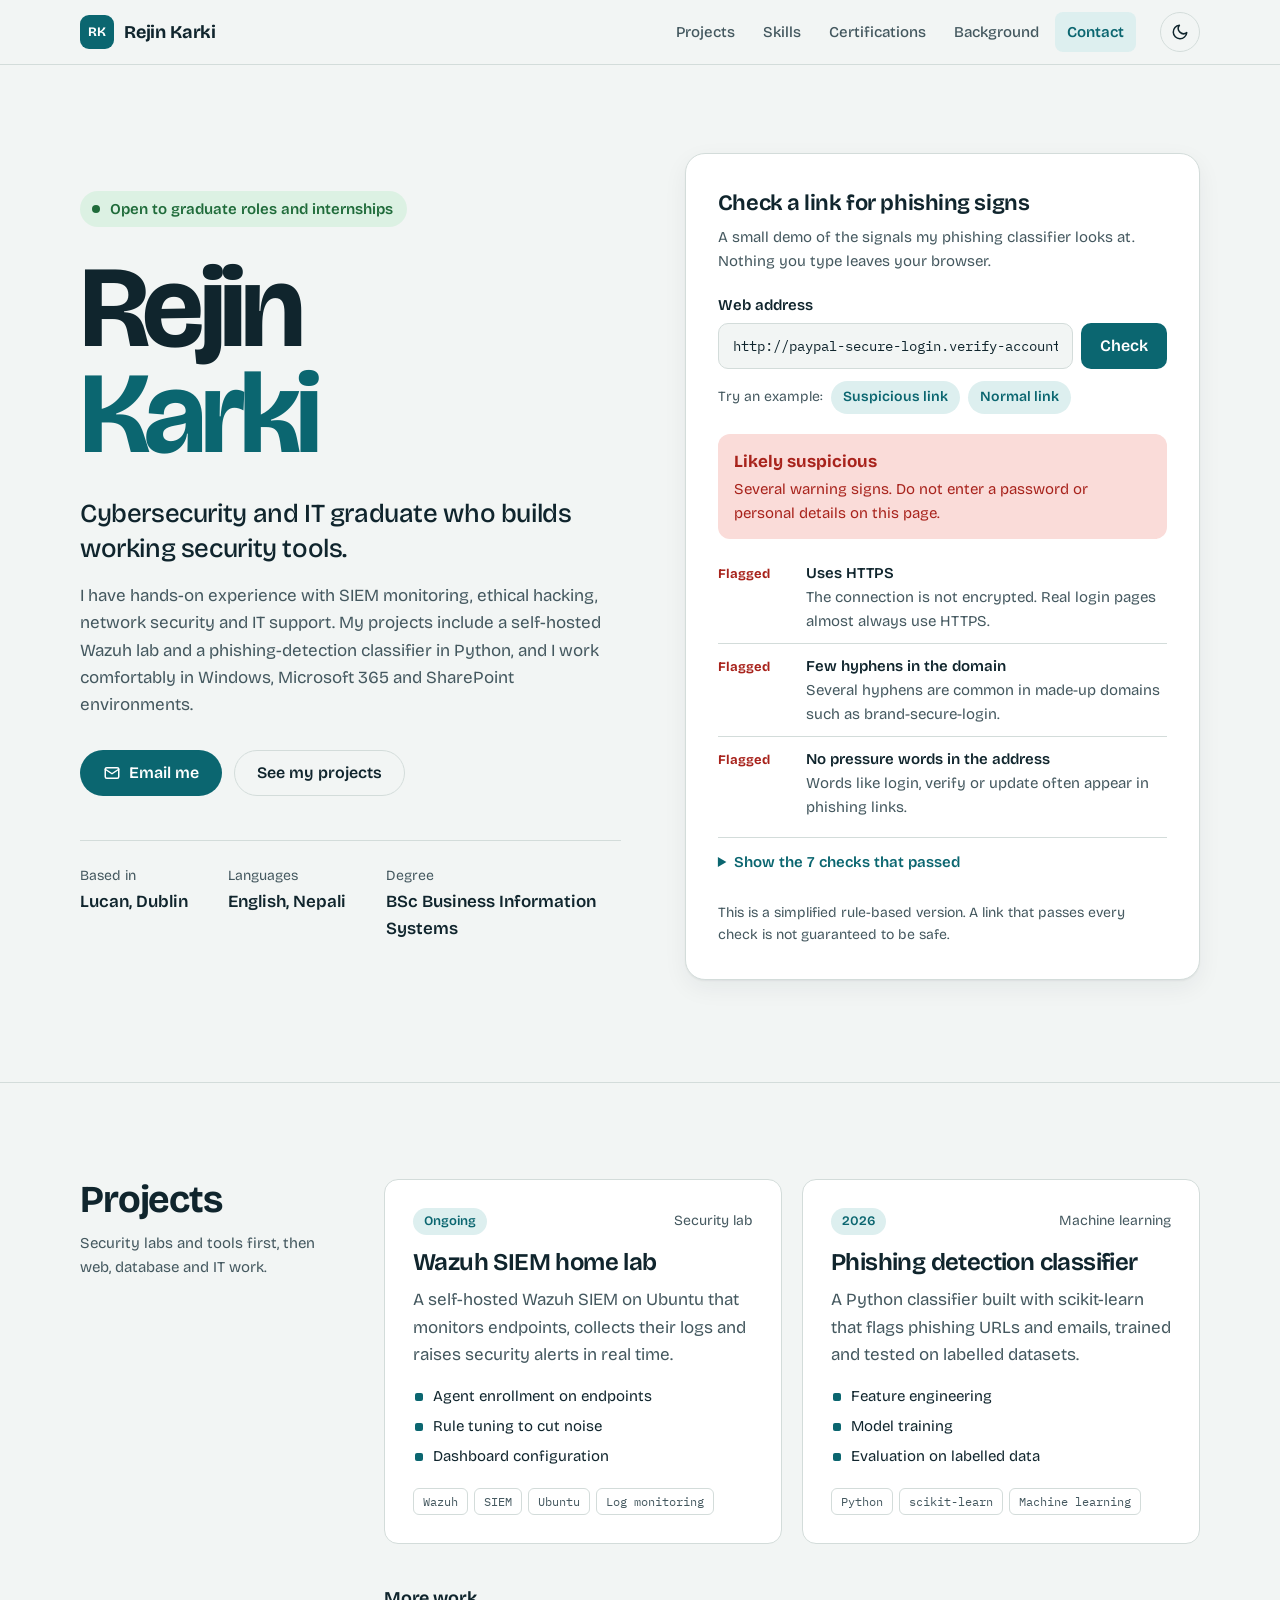
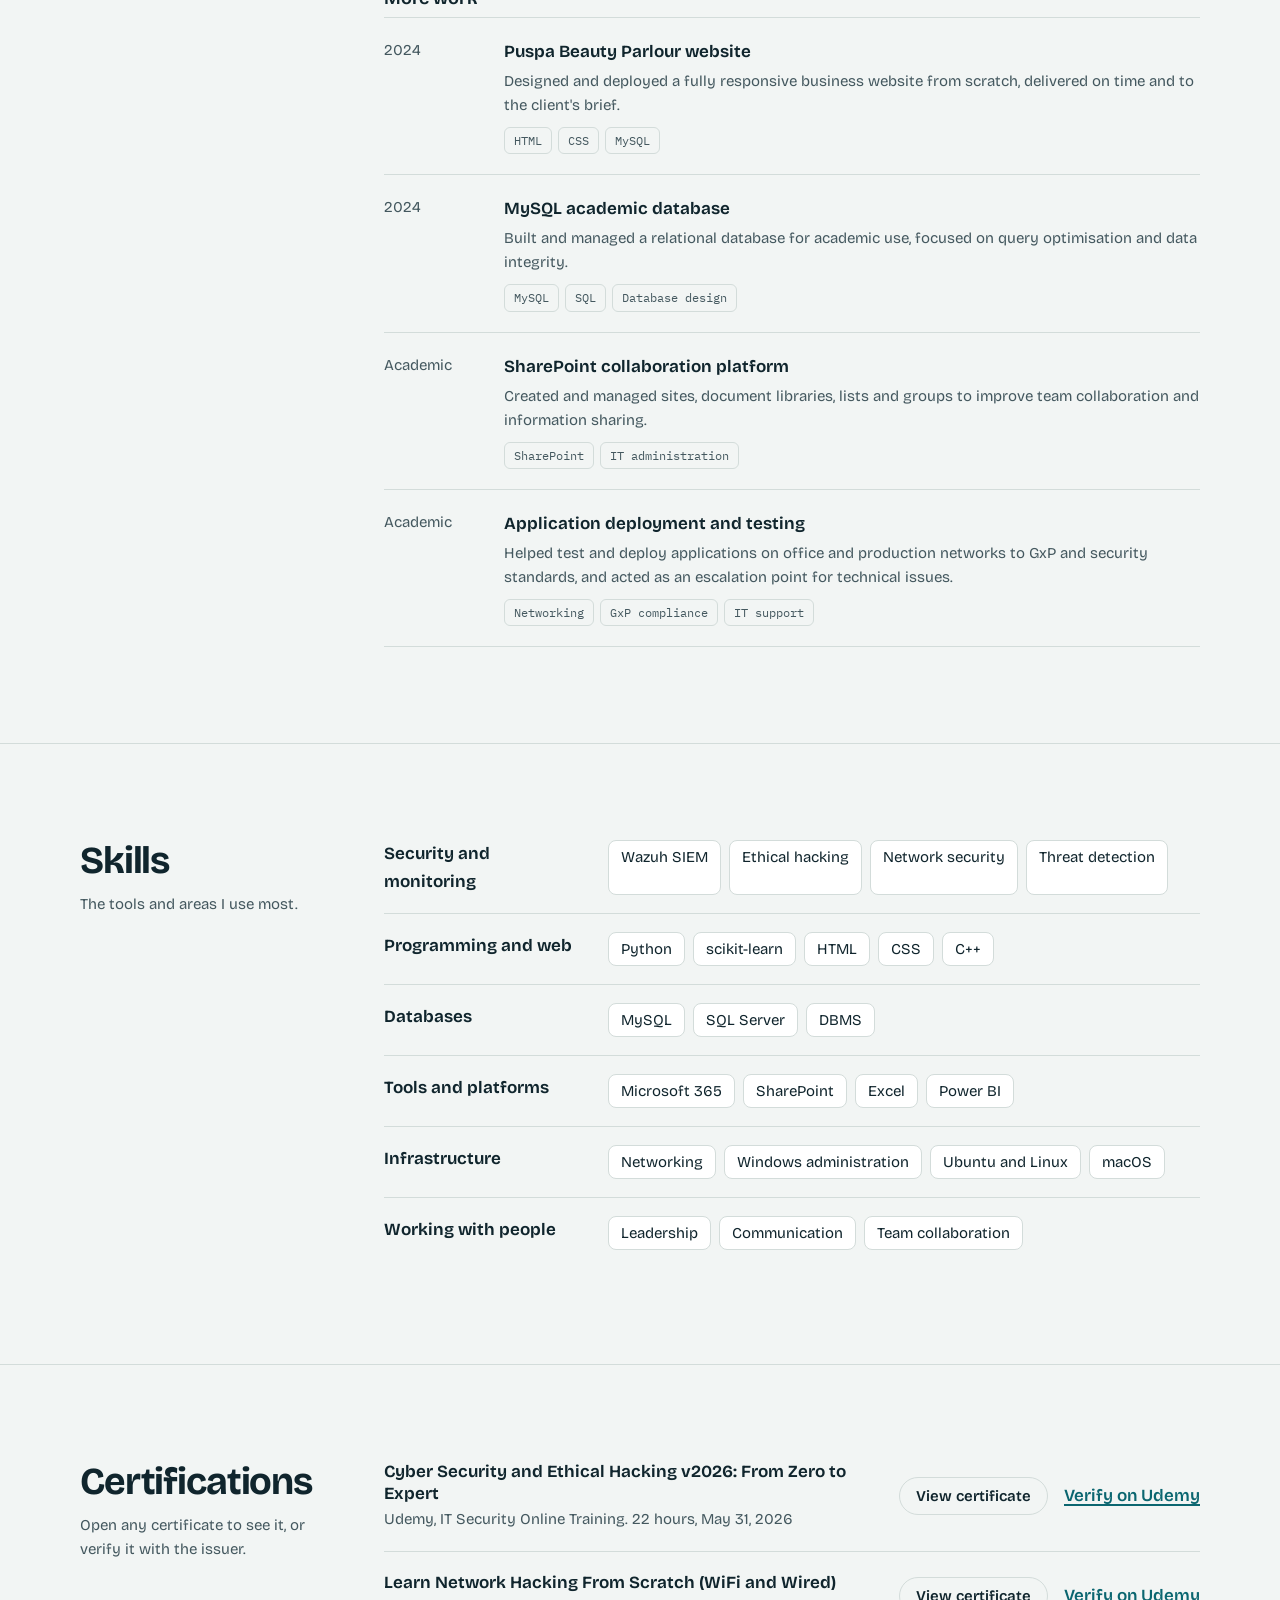
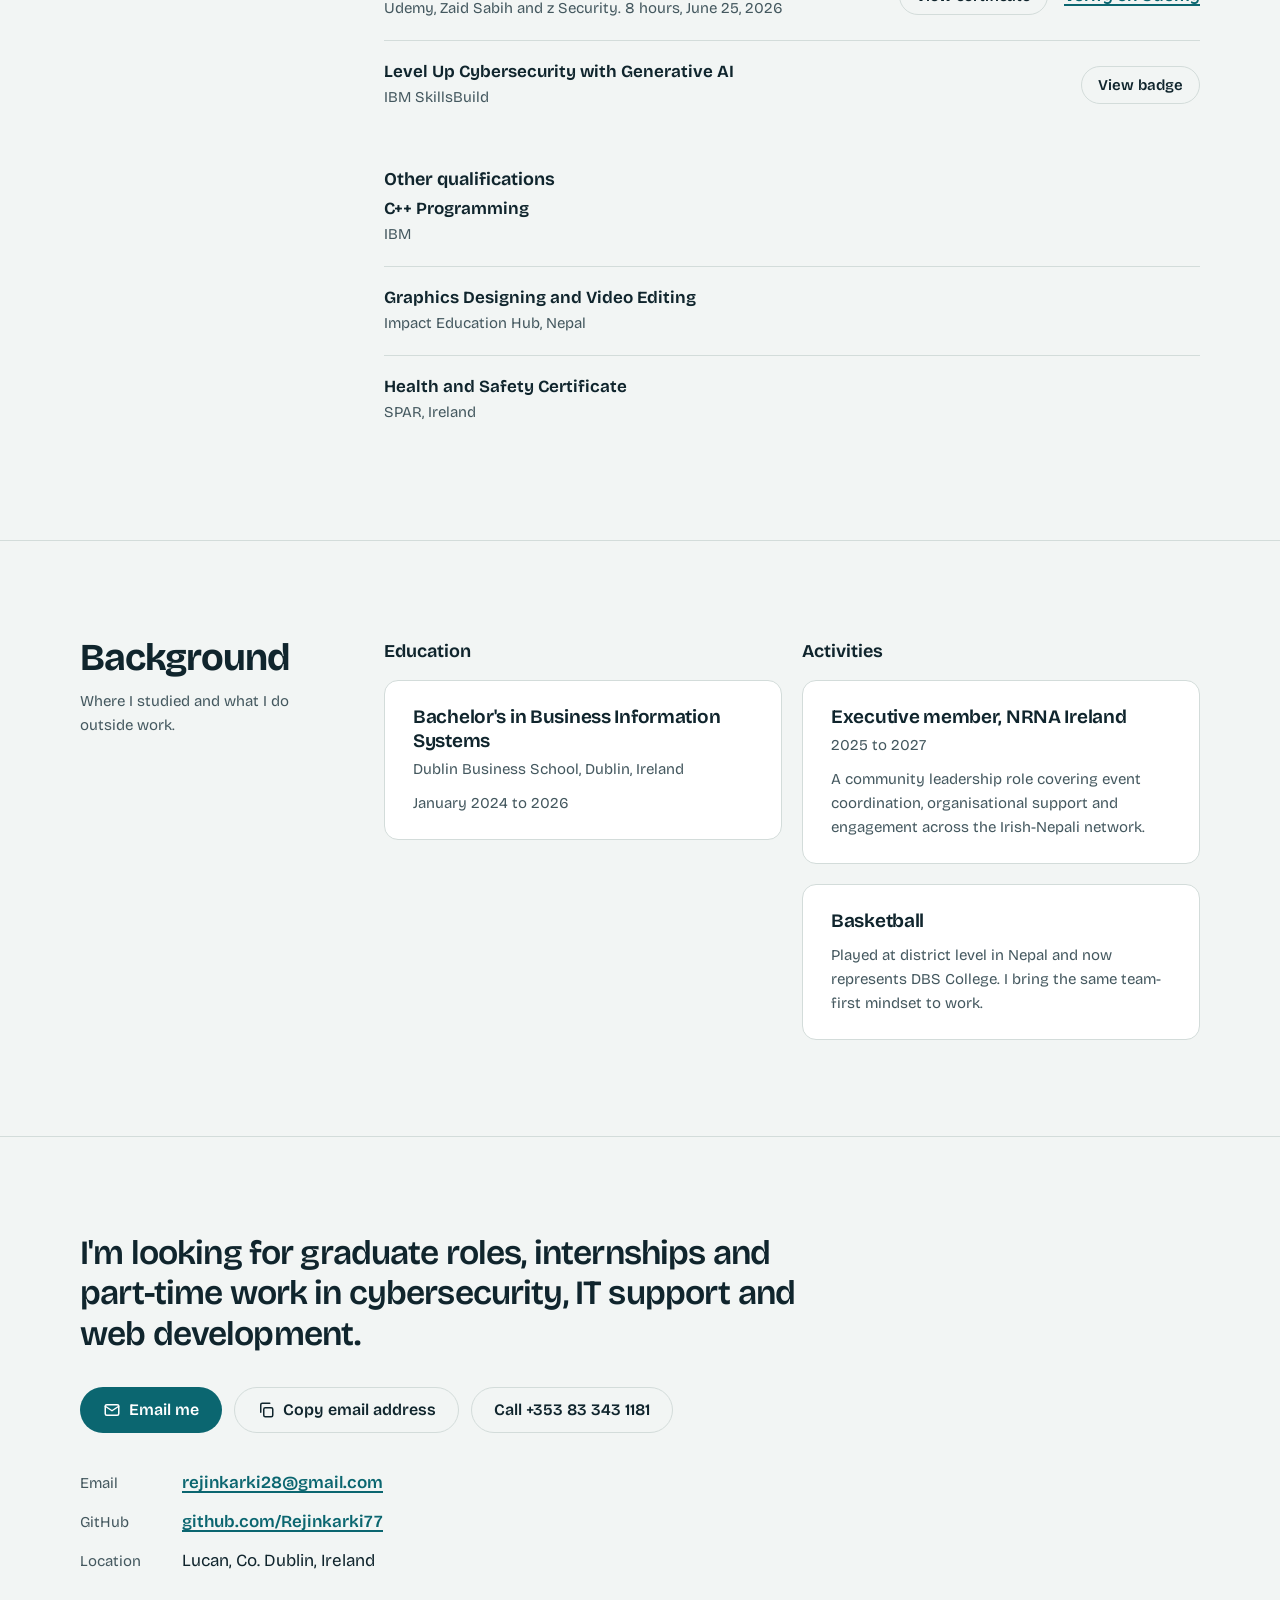
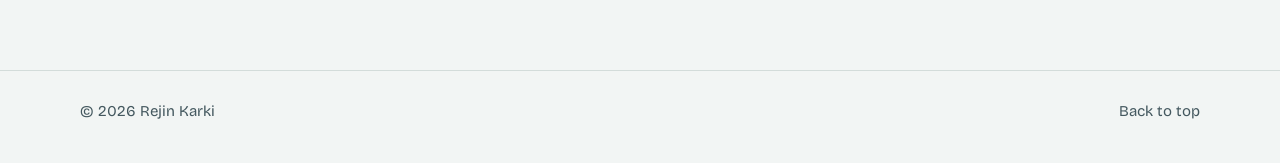
==== commit b74bc10b: "Redesign portfolio: new layout, link-checker demo, dark mode, accessible cert viewer Co-Authored-By:" ====
--- a/index.html
+++ b/index.html
@@ -2,886 +2,994 @@
 <html lang="en">
 <head>
 <meta charset="UTF-8" />
-<meta name="viewport" content="width=device-width, initial-scale=1.0"/>
-<title>Rejin Karki — Cybersecurity & IT Professional</title>
-<link href="https://fonts.googleapis.com/css2?family=Inter:wght@300;400;500;600;700&family=DM+Serif+Display:ital@0;1&display=swap" rel="stylesheet"/>
+<meta name="viewport" content="width=device-width, initial-scale=1" />
+<title>Rejin Karki — Cybersecurity & IT Graduate, Dublin</title>
+<meta name="description" content="Rejin Karki is a cybersecurity and IT graduate in Dublin with hands-on experience in SIEM monitoring, ethical hacking, network security and IT support. Open to graduate roles and internships." />
+<meta name="theme-color" content="#0B6670" />
+<link rel="canonical" href="https://rejinkarki77.github.io/rejin-karki-portfolio/" />
+<meta property="og:type" content="website" />
+<meta property="og:title" content="Rejin Karki — Cybersecurity & IT Graduate" />
+<meta property="og:description" content="SIEM monitoring, ethical hacking, network security and IT support. Based in Dublin, open to graduate roles and internships." />
+<meta property="og:url" content="https://rejinkarki77.github.io/rejin-karki-portfolio/" />
+<meta name="twitter:card" content="summary" />
+<link rel="icon" href="data:image/svg+xml,%3Csvg xmlns='http://www.w3.org/2000/svg' viewBox='0 0 64 64'%3E%3Crect width='64' height='64' rx='14' fill='%230B6670'/%3E%3Ctext x='32' y='43' font-family='Arial,sans-serif' font-size='30' font-weight='700' text-anchor='middle' fill='white'%3ERK%3C/text%3E%3C/svg%3E" />
+
+<link rel="preconnect" href="https://fonts.googleapis.com" />
+<link rel="preconnect" href="https://fonts.gstatic.com" crossorigin />
+<link href="https://fonts.googleapis.com/css2?family=Bricolage+Grotesque:opsz,wght@12..96,300..800&family=IBM+Plex+Mono:wght@400;500&display=swap" rel="stylesheet" />
+
+<script type="application/ld+json">
+{
+  "@context": "https://schema.org",
+  "@type": "Person",
+  "name": "Rejin Karki",
+  "jobTitle": "Cybersecurity & IT graduate",
+  "email": "mailto:rejinkarki28@gmail.com",
+  "url": "https://rejinkarki77.github.io/rejin-karki-portfolio/",
+  "sameAs": ["https://github.com/Rejinkarki77"],
+  "address": { "@type": "PostalAddress", "addressLocality": "Lucan", "addressRegion": "Co. Dublin", "addressCountry": "IE" },
+  "alumniOf": { "@type": "CollegeOrUniversity", "name": "Dublin Business School" },
+  "knowsLanguage": ["English", "Nepali"]
+}
+</script>
+
+<script>
+  /* Set the theme before first paint to avoid a flash. */
+  (function () {
+    try {
+      var saved = localStorage.getItem('theme');
+      if (saved === 'dark' || saved === 'light') document.documentElement.setAttribute('data-theme', saved);
+    } catch (e) {}
+  })();
+</script>
+
 <style>
-  *, *::before, *::after { box-sizing: border-box; margin: 0; padding: 0; }
-
+  /* ───────── Tokens ───────── */
   :root {
-    --white:   #ffffff;
-    --off:     #f7f7f5;
-    --ink:     #111111;
-    --mid:     #555555;
-    --light:   #999999;
-    --rule:    #e4e4e0;
-    --accent:  #2251cc;
-    --accent-light: #eef1fb;
-    --green:   #1a8040;
-    --green-bg:#e6f9ef;
-  }
-
-  html { scroll-behavior: smooth; }
-
+    --bg:        #F2F5F4;
+    --surface:   #FFFFFF;
+    --ink:       #10252D;
+    --muted:     #44585F;
+    --rule:      #D3DCDA;
+    --teal:      #0B6670;
+    --teal-soft: #DDEFEF;
+    --on-teal:   #FFFFFF;
+    --amber:     #8A5300;
+    --amber-bg:  #FBEBCB;
+    --risk:      #A8231C;
+    --risk-bg:   #FADCD9;
+    --ok:        #1F6B3A;
+    --ok-bg:     #DCF1E3;
+    --shadow:    0 1px 2px rgba(16,37,45,.06), 0 8px 24px rgba(16,37,45,.06);
+    --radius:    14px;
+    --wrap:      1120px;
+    color-scheme: light;
+  }
+  :root[data-theme="dark"] {
+    --bg:        #0C1A20;
+    --surface:   #132630;
+    --ink:       #E6EEEE;
+    --muted:     #A3B7BD;
+    --rule:      #27424C;
+    --teal:      #66C8D0;
+    --teal-soft: #14363D;
+    --on-teal:   #08191E;
+    --amber:     #F2B544;
+    --amber-bg:  #3A2D0F;
+    --risk:      #FF9A92;
+    --risk-bg:   #43201D;
+    --ok:        #7BD596;
+    --ok-bg:     #163725;
+    --shadow:    0 1px 2px rgba(0,0,0,.3), 0 8px 24px rgba(0,0,0,.25);
+    color-scheme: dark;
+  }
+  @media (prefers-color-scheme: dark) {
+    :root:not([data-theme="light"]) {
+      --bg:        #0C1A20;
+      --surface:   #132630;
+      --ink:       #E6EEEE;
+      --muted:     #A3B7BD;
+      --rule:      #27424C;
+      --teal:      #66C8D0;
+      --teal-soft: #14363D;
+      --on-teal:   #08191E;
+      --amber:     #F2B544;
+      --amber-bg:  #3A2D0F;
+      --risk:      #FF9A92;
+      --risk-bg:   #43201D;
+      --ok:        #7BD596;
+      --ok-bg:     #163725;
+      --shadow:    0 1px 2px rgba(0,0,0,.3), 0 8px 24px rgba(0,0,0,.25);
+      color-scheme: dark;
+    }
+  }
+
+  /* ───────── Base ───────── */
+  *, *::before, *::after { box-sizing: border-box; }
+  html { scroll-behavior: smooth; scroll-padding-top: 84px; -webkit-text-size-adjust: 100%; }
   body {
-    font-family: 'Inter', sans-serif;
-    background: var(--white);
+    margin: 0;
+    background: var(--bg);
     color: var(--ink);
-    font-size: 15px;
-    line-height: 1.65;
-  }
-
-  /* ── NAV ── */
-  nav {
+    font-family: 'Bricolage Grotesque', system-ui, -apple-system, 'Segoe UI', sans-serif;
+    font-size: 1.0625rem;
+    line-height: 1.6;
+    font-optical-sizing: auto;
+    -webkit-font-smoothing: antialiased;
+  }
+  h1, h2, h3, p, ul, ol, dl, dd, figure { margin: 0; padding: 0; }
+  ul, ol { list-style: none; }
+  a { color: inherit; }
+  img { max-width: 100%; display: block; }
+  button { font: inherit; color: inherit; cursor: pointer; }
+
+  :focus-visible { outline: 2px solid var(--teal); outline-offset: 3px; border-radius: 4px; }
+
+  .wrap { width: min(var(--wrap), 100% - 48px); margin-inline: auto; }
+
+  .skip-link {
+    position: absolute; left: 16px; top: -64px; z-index: 300;
+    background: var(--ink); color: var(--bg);
+    padding: 10px 16px; border-radius: 8px; text-decoration: none; font-weight: 600;
+  }
+  .skip-link:focus { top: 12px; }
+
+  /* ───────── Buttons & links ───────── */
+  .btn {
+    display: inline-flex; align-items: center; justify-content: center; gap: 8px;
+    min-height: 46px; padding: 0 22px;
+    border-radius: 999px; border: 1.5px solid transparent;
+    font-weight: 600; font-size: 1rem; text-decoration: none;
+    transition: background-color .15s, border-color .15s, transform .15s;
+  }
+  .btn svg { width: 18px; height: 18px; flex: none; }
+  .btn-primary { background: var(--teal); color: var(--on-teal); }
+  .btn-primary:hover { transform: translateY(-1px); filter: brightness(1.08); }
+  .btn-ghost { background: transparent; border-color: var(--rule); color: var(--ink); }
+  .btn-ghost:hover { border-color: var(--teal); color: var(--teal); }
+  .btn:active { transform: translateY(0); }
+
+  .text-link {
+    color: var(--teal); font-weight: 600; text-decoration: underline;
+    text-underline-offset: 3px; text-decoration-thickness: 1.5px;
+  }
+  .text-link:hover { text-decoration-thickness: 2.5px; }
+
+  /* ───────── Nav ───────── */
+  .site-nav {
     position: sticky; top: 0; z-index: 100;
-    display: flex; align-items: center; justify-content: space-between;
-    padding: 0 48px;
-    height: 56px;
-    background: rgba(255,255,255,0.85);
-    backdrop-filter: blur(10px);
-    -webkit-backdrop-filter: blur(10px);
+    background: color-mix(in srgb, var(--bg) 88%, transparent);
+    -webkit-backdrop-filter: blur(12px); backdrop-filter: blur(12px);
     border-bottom: 1px solid var(--rule);
   }
-  .nav-logo {
-    font-family: 'DM Serif Display', serif;
-    font-size: 18px;
-    letter-spacing: -0.02em;
-    color: var(--ink);
-    text-decoration: none;
-  }
-  .nav-links { display: flex; gap: 32px; list-style: none; }
+  .nav-row { display: flex; align-items: center; gap: 24px; min-height: 64px; }
+  .brand {
+    display: inline-flex; align-items: center; gap: 10px;
+    font-weight: 700; font-size: 1.125rem; letter-spacing: -.01em; text-decoration: none;
+  }
+  .brand-mark {
+    display: grid; place-items: center; width: 34px; height: 34px;
+    background: var(--teal); color: var(--on-teal);
+    border-radius: 9px; font-size: .8125rem; font-weight: 700; letter-spacing: .02em;
+  }
+  .nav-links { display: flex; gap: 4px; margin-left: auto; }
   .nav-links a {
-    position: relative;
-    text-decoration: none;
-    font-size: 13px;
-    font-weight: 500;
-    letter-spacing: 0.04em;
-    text-transform: uppercase;
-    color: var(--mid);
-    transition: color .2s;
-    padding-bottom: 2px;
-  }
-  .nav-links a::after {
-    content: '';
-    position: absolute;
-    left: 0; bottom: -2px;
-    width: 0; height: 1.5px;
-    background: var(--accent);
-    transition: width .25s ease;
-  }
-  .nav-links a:hover { color: var(--accent); }
-  .nav-links a:hover::after { width: 100%; }
-
-  /* ── HERO ── */
-  #hero {
-    position: relative;
-    padding: 96px 48px 80px;
-    max-width: 820px;
-    margin: 0 auto;
-    background-image: radial-gradient(var(--rule) 1px, transparent 1px);
-    background-size: 22px 22px;
-    background-position: -8px -8px;
-    -webkit-mask-image: linear-gradient(to bottom, black 55%, transparent 100%);
-            mask-image: linear-gradient(to bottom, black 55%, transparent 100%);
-  }
-  #hero > * { position: relative; z-index: 1; }
-  .hero-eyebrow {
-    display: inline-flex;
+    display: block; padding: 8px 12px; border-radius: 8px;
+    font-size: .9375rem; font-weight: 500; color: var(--muted); text-decoration: none;
+    transition: color .15s, background-color .15s;
+  }
+  .nav-links a:hover { color: var(--ink); background: var(--teal-soft); }
+  .nav-links a[aria-current="true"] { color: var(--teal); background: var(--teal-soft); font-weight: 600; }
+  .theme-toggle {
+    display: grid; place-items: center; width: 40px; height: 40px;
+    background: transparent; border: 1px solid var(--rule); border-radius: 50%;
+    transition: border-color .15s, color .15s;
+  }
+  .theme-toggle:hover { border-color: var(--teal); color: var(--teal); }
+  .theme-toggle svg { width: 18px; height: 18px; }
+  .theme-toggle .icon-sun { display: none; }
+  :root[data-theme="dark"] .theme-toggle .icon-sun { display: block; }
+  :root[data-theme="dark"] .theme-toggle .icon-moon { display: none; }
+  @media (prefers-color-scheme: dark) {
+    :root:not([data-theme="light"]) .theme-toggle .icon-sun { display: block; }
+    :root:not([data-theme="light"]) .theme-toggle .icon-moon { display: none; }
+  }
+
+  /* ───────── Hero ───────── */
+  .hero { padding: clamp(40px, 7vw, 88px) 0 clamp(56px, 8vw, 104px); }
+  .hero-grid {
+    display: grid; gap: clamp(32px, 5vw, 72px);
+    grid-template-columns: minmax(0, 1.05fr) minmax(0, 1fr);
     align-items: center;
-    gap: 6px;
-    font-size: 11px;
-    font-weight: 600;
-    letter-spacing: 0.12em;
-    text-transform: uppercase;
-    color: var(--accent);
-    background: var(--accent-light);
-    border: 1px solid rgba(34,81,204,0.15);
-    padding: 5px 12px;
-    border-radius: 30px;
-    margin-bottom: 28px;
-    animation: fadeUp .6s ease both;
-  }
-  .hero-eyebrow::before {
-    content: '';
-    width: 6px; height: 6px;
-    border-radius: 50%;
-    background: var(--green);
-    box-shadow: 0 0 0 3px var(--green-bg);
-  }
-  h1 {
-    font-family: 'DM Serif Display', serif;
-    font-size: clamp(40px, 7vw, 68px);
-    line-height: 1.05;
-    letter-spacing: -0.03em;
-    color: var(--ink);
-    margin-bottom: 24px;
-    animation: fadeUp .7s ease both;
-    animation-delay: .05s;
-  }
-  h1 em {
-    font-style: italic;
-    background: linear-gradient(100deg, var(--accent) 30%, #5a7fe0 100%);
-    -webkit-background-clip: text;
-    background-clip: text;
-    color: transparent;
-  }
-  .hero-bio {
-    font-size: 17px;
-    line-height: 1.7;
-    color: var(--mid);
-    max-width: 620px;
-    margin-bottom: 40px;
-    animation: fadeUp .7s ease both;
-    animation-delay: .1s;
-  }
-  .hero-cta {
-    display: inline-flex;
-    align-items: center;
-    gap: 8px;
-    background: var(--accent);
-    color: #fff;
-    text-decoration: none;
-    font-size: 14px;
-    font-weight: 600;
-    padding: 12px 24px;
-    border-radius: 4px;
-    box-shadow: 0 1px 2px rgba(17,17,17,0.06);
-    transition: transform .18s ease, box-shadow .18s ease, opacity .18s ease;
-  }
-  .hero-cta:hover {
-    transform: translateY(-2px);
-    box-shadow: 0 8px 18px rgba(34,81,204,0.22);
-    opacity: 0.96;
-  }
-  .hero-cta:active { transform: translateY(0); }
-  .hero-contact {
-    display: flex; flex-wrap: wrap; gap: 24px;
-    margin-top: 40px;
-    padding-top: 32px;
-    border-top: 1px solid var(--rule);
-    animation: fadeUp .7s ease both;
-    animation-delay: .15s;
-  }
-  .contact-item {
-    display: flex; align-items: center; gap: 8px;
-    font-size: 13px; color: var(--mid);
-    text-decoration: none;
-    transition: color .2s, transform .2s;
-  }
-  .contact-item:hover { color: var(--accent); transform: translateX(2px); }
-  .contact-icon { font-size: 15px; }
-
-  @keyframes fadeUp {
-    from { opacity: 0; transform: translateY(10px); }
-    to   { opacity: 1; transform: translateY(0); }
-  }
+  }
+  .status {
+    display: inline-flex; align-items: center; gap: 10px;
+    padding: 6px 14px 6px 12px; margin-bottom: 28px;
+    background: var(--ok-bg); color: var(--ok);
+    border-radius: 999px; font-size: .9375rem; font-weight: 600;
+  }
+  .status::before {
+    content: ''; width: 8px; height: 8px; border-radius: 50%; background: currentColor;
+  }
+  .hero h1 {
+    font-size: clamp(3.5rem, 10vw, 7.25rem);
+    font-weight: 700; line-height: .92; letter-spacing: -.045em;
+  }
+  .hero h1 span { display: block; }
+  .hero h1 .surname { color: var(--teal); }
+  .hero-role {
+    margin-top: 28px;
+    font-size: clamp(1.25rem, 2.4vw, 1.625rem);
+    font-weight: 500; line-height: 1.35; letter-spacing: -.015em;
+    max-width: 24em;
+  }
+  .hero-bio { margin-top: 16px; color: var(--muted); max-width: 34em; }
+  .hero-actions { display: flex; flex-wrap: wrap; gap: 12px; margin-top: 32px; }
+  .facts {
+    display: grid; grid-template-columns: repeat(3, auto); justify-content: start; gap: 12px 40px;
+    margin-top: 44px; padding-top: 24px; border-top: 1px solid var(--rule);
+  }
+  .facts dt { font-size: .875rem; color: var(--muted); }
+  .facts dd { font-weight: 600; }
+
+  /* One orchestrated entrance, on load only */
+  .rise { animation: rise .7s cubic-bezier(.2,.7,.2,1) both; animation-delay: calc(var(--i, 0) * 90ms); }
+  @keyframes rise { from { opacity: 0; transform: translateY(14px); } to { opacity: 1; transform: none; } }
+
+  /* ───────── Link checker (hero signature) ───────── */
+  .checker {
+    background: var(--surface); border: 1px solid var(--rule); border-radius: 20px;
+    box-shadow: var(--shadow); padding: clamp(20px, 3vw, 32px);
+  }
+  .checker h2 { font-size: 1.375rem; font-weight: 650; letter-spacing: -.02em; }
+  .checker-sub { margin-top: 4px; color: var(--muted); font-size: .9375rem; }
+  .checker-form { margin-top: 20px; }
+  .checker-form label { display: block; font-size: .9375rem; font-weight: 600; margin-bottom: 6px; }
+  .checker-field { display: flex; gap: 8px; }
+  .checker-field input {
+    flex: 1; min-width: 0; min-height: 46px; padding: 0 14px;
+    background: var(--bg); color: var(--ink);
+    border: 1.5px solid var(--rule); border-radius: 10px;
+    font-family: 'IBM Plex Mono', ui-monospace, Menlo, Consolas, monospace; font-size: .875rem;
+  }
+  .checker-field input:focus-visible { outline-offset: 1px; border-color: var(--teal); }
+  .checker-field .btn { min-height: 46px; padding: 0 18px; border-radius: 10px; }
+  .samples { display: flex; flex-wrap: wrap; align-items: center; gap: 8px; margin-top: 12px; font-size: .875rem; color: var(--muted); }
+  .sample-btn {
+    background: var(--teal-soft); color: var(--teal); border: 0; border-radius: 999px;
+    padding: 5px 12px; font-size: .875rem; font-weight: 600;
+  }
+  .sample-btn:hover { filter: brightness(.96); }
+
+  .verdict { margin-top: 20px; padding: 14px 16px; border-radius: 12px; }
+  .verdict-title { font-weight: 700; font-size: 1.0625rem; }
+  .verdict-text { font-size: .9375rem; margin-top: 2px; }
+  .verdict[data-level="low"]  { background: var(--ok-bg);    color: var(--ok); }
+  .verdict[data-level="mid"]  { background: var(--amber-bg); color: var(--amber); }
+  .verdict[data-level="high"] { background: var(--risk-bg);  color: var(--risk); }
+  .verdict[data-level="error"] { background: var(--teal-soft); color: var(--ink); }
+
+  .checks { margin-top: 12px; }
+  .checks li {
+    display: grid; grid-template-columns: 76px 1fr; gap: 12px; align-items: baseline;
+    padding: 10px 0; border-top: 1px solid var(--rule); font-size: .9375rem;
+  }
+  .checks li:first-child { border-top: 0; }
+  .check-flag { font-size: .8125rem; font-weight: 700; }
+  .check-flag[data-state="flagged"] { color: var(--risk); }
+  .check-flag[data-state="clear"]   { color: var(--ok); }
+  .check-label { font-weight: 600; }
+  .check-detail { display: block; color: var(--muted); font-weight: 400; }
+  .passed { margin-top: 8px; border-top: 1px solid var(--rule); }
+  .passed summary { padding: 12px 0; font-size: .9375rem; font-weight: 600; color: var(--teal); cursor: pointer; }
+  .passed[hidden] { display: none; }
+  .passed .checks { margin-top: 0; }
+  .checker-note { margin-top: 16px; font-size: .875rem; color: var(--muted); }
+
+  /* ───────── Sections ───────── */
+  .section { padding: clamp(56px, 8vw, 96px) 0; border-top: 1px solid var(--rule); }
+  .section-grid { display: grid; grid-template-columns: 240px minmax(0, 1fr); gap: clamp(24px, 5vw, 72px); }
+  .section-head h2 { font-size: clamp(1.75rem, 3.4vw, 2.375rem); font-weight: 700; letter-spacing: -.03em; line-height: 1.1; }
+  .section-head p { margin-top: 10px; color: var(--muted); font-size: .9375rem; max-width: 18em; }
+  @media (min-width: 861px) { .section-head { position: sticky; top: 100px; align-self: start; } }
+
+  /* Projects */
+  .featured { display: grid; grid-template-columns: repeat(2, minmax(0, 1fr)); gap: 20px; }
+  .project {
+    display: flex; flex-direction: column;
+    background: var(--surface); border: 1px solid var(--rule); border-radius: var(--radius);
+    padding: 28px;
+  }
+  .project-meta { display: flex; justify-content: space-between; gap: 12px; align-items: baseline; font-size: .875rem; color: var(--muted); }
+  .badge {
+    background: var(--teal-soft); color: var(--teal);
+    border-radius: 999px; padding: 3px 11px; font-weight: 600; font-size: .8125rem;
+  }
+  .project h3 { margin-top: 14px; font-size: 1.5rem; font-weight: 650; letter-spacing: -.025em; line-height: 1.15; }
+  .project p { margin-top: 10px; color: var(--muted); }
+  .project-covers { margin-top: 16px; display: grid; gap: 6px; font-size: .9375rem; }
+  .project-covers li { position: relative; padding-left: 20px; }
+  .project-covers li::before {
+    content: ''; position: absolute; left: 2px; top: .62em; width: 8px; height: 8px;
+    border-radius: 2px; background: var(--teal);
+  }
+  .stack { display: flex; flex-wrap: wrap; gap: 6px; margin-top: auto; padding-top: 20px; }
+  .stack li {
+    font-family: 'IBM Plex Mono', ui-monospace, Menlo, Consolas, monospace;
+    font-size: .75rem; padding: 3px 9px; border: 1px solid var(--rule); border-radius: 6px; color: var(--muted);
+  }
+
+  .more-title { margin: 40px 0 4px; font-size: 1.125rem; font-weight: 650; letter-spacing: -.01em; }
+  .more-list > li {
+    display: grid; grid-template-columns: 96px minmax(0, 1fr); gap: 8px 24px;
+    padding: 20px 0; border-top: 1px solid var(--rule);
+  }
+  .more-list > li:last-child { border-bottom: 1px solid var(--rule); }
+  .more-year { color: var(--muted); font-size: .9375rem; }
+  .more-list h4 { margin: 0; font-size: 1.0625rem; font-weight: 650; }
+  .more-list p { margin-top: 4px; color: var(--muted); font-size: .9375rem; }
+  .more-list .stack { padding-top: 10px; }
+
+  /* Skills */
+  .skill-row {
+    display: grid; grid-template-columns: 200px minmax(0, 1fr); gap: 8px 24px;
+    padding: 18px 0; border-top: 1px solid var(--rule);
+  }
+  .skill-row:first-child { border-top: 0; padding-top: 0; }
+  .skill-row dt { font-weight: 650; }
+  .skill-row dd { display: flex; flex-wrap: wrap; gap: 8px; }
+  .skill-row dd span {
+    background: var(--surface); border: 1px solid var(--rule); border-radius: 8px;
+    padding: 4px 12px; font-size: .9375rem;
+  }
+
+  /* Certifications */
+  .cert-list > li {
+    display: grid; grid-template-columns: minmax(0, 1fr) auto; gap: 8px 24px; align-items: center;
+    padding: 20px 0; border-top: 1px solid var(--rule);
+  }
+  .cert-list > li:first-child { border-top: 0; padding-top: 0; }
+  .cert-title { font-weight: 650; line-height: 1.3; }
+  .cert-meta { margin-top: 2px; color: var(--muted); font-size: .9375rem; }
+  .cert-actions { display: flex; flex-wrap: wrap; gap: 8px 16px; align-items: center; }
+  .cert-btn {
+    background: transparent; border: 1.5px solid var(--rule); border-radius: 999px;
+    min-height: 38px; padding: 0 16px; font-size: .9375rem; font-weight: 600;
+  }
+  .cert-btn:hover { border-color: var(--teal); color: var(--teal); }
+  .cert-subhead { margin: 36px 0 4px; font-size: 1.125rem; font-weight: 650; }
+
+  /* Background */
+  .bg-cols { display: grid; grid-template-columns: repeat(2, minmax(0, 1fr)); gap: 20px; }
+  .card {
+    background: var(--surface); border: 1px solid var(--rule); border-radius: var(--radius); padding: 24px 28px;
+  }
+  .card h3 { font-size: 1.1875rem; font-weight: 650; letter-spacing: -.015em; line-height: 1.25; }
+  .card .sub { margin-top: 4px; color: var(--muted); font-size: .9375rem; }
+  .card p + p { margin-top: 10px; }
+  .card .desc { margin-top: 10px; color: var(--muted); font-size: .9375rem; }
+  .bg-heading { margin-bottom: 14px; font-size: 1.125rem; font-weight: 650; }
+  .bg-stack > * + * { margin-top: 20px; }
+
+  /* Contact */
+  .contact-lede { font-size: clamp(1.5rem, 3vw, 2.125rem); font-weight: 600; letter-spacing: -.025em; line-height: 1.2; max-width: 22em; }
+  .contact-actions { display: flex; flex-wrap: wrap; gap: 12px; margin-top: 32px; }
+  .contact-list { margin-top: 36px; display: grid; gap: 12px; }
+  .contact-list li { display: flex; gap: 12px; align-items: baseline; flex-wrap: wrap; }
+  .contact-list .k { width: 90px; color: var(--muted); font-size: .9375rem; }
+
+  .toast {
+    position: fixed; left: 50%; bottom: 24px; z-index: 250;
+    transform: translate(-50%, 24px); opacity: 0; pointer-events: none;
+    background: var(--ink); color: var(--bg);
+    padding: 10px 18px; border-radius: 999px; font-weight: 600; font-size: .9375rem;
+    transition: opacity .2s, transform .2s;
+  }
+  .toast.is-on { opacity: 1; transform: translate(-50%, 0); }
+
+  .site-footer { border-top: 1px solid var(--rule); padding: 28px 0 40px; color: var(--muted); font-size: .9375rem; }
+  .footer-row { display: flex; flex-wrap: wrap; justify-content: space-between; gap: 12px; }
+  .footer-row a { text-decoration: none; }
+  .footer-row a:hover { color: var(--teal); text-decoration: underline; }
+
+  /* ───────── Certificate viewer ───────── */
+  dialog.viewer {
+    width: min(920px, calc(100% - 32px)); max-height: calc(100dvh - 32px);
+    padding: 0; border: 0; border-radius: 16px;
+    background: var(--surface); color: var(--ink); box-shadow: 0 24px 80px rgba(0,0,0,.35);
+  }
+  dialog.viewer::backdrop { background: rgba(8,20,26,.65); }
+  .viewer-head { display: flex; align-items: center; justify-content: space-between; gap: 16px; padding: 16px 20px; border-bottom: 1px solid var(--rule); }
+  .viewer-head h2 { font-size: 1.0625rem; font-weight: 650; line-height: 1.3; }
+  .viewer-close {
+    flex: none; width: 40px; height: 40px; display: grid; place-items: center;
+    background: transparent; border: 1px solid var(--rule); border-radius: 50%;
+  }
+  .viewer-close:hover { border-color: var(--teal); color: var(--teal); }
+  .viewer-close svg { width: 18px; height: 18px; }
+  .viewer-body { padding: 16px; background: var(--bg); overflow: auto; max-height: calc(100dvh - 190px); }
+  .viewer-body img { margin: 0 auto; border-radius: 6px; max-height: calc(100dvh - 230px); width: auto; }
+  .viewer-foot { padding: 14px 20px; border-top: 1px solid var(--rule); min-height: 52px; }
+  body.is-locked { overflow: hidden; }
+
+  /* ───────── Responsive ───────── */
+  @media (max-width: 960px) {
+    .hero-grid { grid-template-columns: 1fr; }
+  }
+  @media (max-width: 860px) {
+    .section-grid { grid-template-columns: 1fr; gap: 28px; }
+    .featured, .bg-cols { grid-template-columns: 1fr; }
+    .skill-row { grid-template-columns: 1fr; }
+    .more-list > li { grid-template-columns: 1fr; }
+  }
+  @media (max-width: 720px) {
+    .wrap { width: min(var(--wrap), 100% - 32px); }
+    .nav-row { gap: 8px; }
+    .brand-name { display: none; }
+    .nav-links { margin-left: 0; flex: 1; overflow-x: auto; scrollbar-width: none; }
+    .nav-links::-webkit-scrollbar { display: none; }
+    .nav-links a { padding: 8px 10px; white-space: nowrap; }
+    .facts { grid-template-columns: 1fr; }
+    .cert-list > li { grid-template-columns: 1fr; }
+    .checker-field { flex-direction: column; }
+    .checker-field .btn { width: 100%; }
+    .contact-list .k { width: 100%; }
+  }
+
   @media (prefers-reduced-motion: reduce) {
-    .hero-eyebrow, h1, .hero-bio, .hero-contact { animation: none; }
-  }
-
-  /* ── SECTION SHELL ── */
-  section { padding: 72px 48px; }
-  section:nth-child(even) { background: var(--off); }
-  .section-inner { max-width: 820px; margin: 0 auto; }
-
-  .reveal {
-    opacity: 0;
-    transform: translateY(16px);
-    transition: opacity .6s ease, transform .6s ease;
-  }
-  .reveal.is-visible { opacity: 1; transform: translateY(0); }
-  @media (prefers-reduced-motion: reduce) {
-    .reveal { opacity: 1; transform: none; transition: none; }
-  }
-
-  .section-label {
-    font-size: 11px;
-    font-weight: 600;
-    letter-spacing: 0.12em;
-    text-transform: uppercase;
-    color: var(--light);
-    margin-bottom: 8px;
-  }
-  .section-title {
-    font-family: 'DM Serif Display', serif;
-    font-size: 32px;
-    letter-spacing: -0.02em;
-    color: var(--ink);
-    margin-bottom: 40px;
-  }
-
-  /* ── SKILLS ── */
-  .skills-grid {
-    display: grid;
-    grid-template-columns: repeat(auto-fill, minmax(220px, 1fr));
-    gap: 16px;
-  }
-  .skill-group {
-    background: var(--white);
-    border: 1px solid var(--rule);
-    border-radius: 6px;
-    padding: 20px;
-    transition: border-color .2s ease, box-shadow .2s ease, transform .2s ease;
-  }
-  .skill-group:hover {
-    border-color: rgba(34,81,204,0.35);
-    box-shadow: 0 6px 16px rgba(17,17,17,0.06);
-    transform: translateY(-2px);
-  }
-  .skill-group-title {
-    font-size: 11px;
-    font-weight: 600;
-    letter-spacing: 0.1em;
-    text-transform: uppercase;
-    color: var(--accent);
-    margin-bottom: 12px;
-  }
-  .skill-tags { display: flex; flex-wrap: wrap; gap: 6px; }
-  .skill-tag {
-    font-size: 12px;
-    font-weight: 500;
-    background: var(--off);
-    border: 1px solid var(--rule);
-    padding: 3px 9px;
-    border-radius: 3px;
-    color: var(--ink);
-    transition: background .18s ease, border-color .18s ease, color .18s ease;
-  }
-  .skill-tag:hover {
-    background: var(--accent-light);
-    border-color: rgba(34,81,204,0.3);
-    color: var(--accent);
-  }
-
-  /* ── PROJECTS ── */
-  .projects-list { display: flex; flex-direction: column; gap: 1px; border: 1px solid var(--rule); border-radius: 6px; overflow: hidden; }
-  .project-card {
-    position: relative;
-    background: var(--white);
-    padding: 28px 32px 28px 36px;
-    display: grid;
-    grid-template-columns: 1fr auto;
-    gap: 12px;
-    align-items: start;
-    border-bottom: 1px solid var(--rule);
-    transition: background .2s ease, padding-left .2s ease;
-  }
-  .project-card::before {
-    content: '';
-    position: absolute;
-    left: 0; top: 0; bottom: 0;
-    width: 3px;
-    background: var(--accent);
-    transform: scaleY(0);
-    transition: transform .2s ease;
-    transform-origin: top;
-  }
-  .project-card:last-child { border-bottom: none; }
-  .project-card:hover { background: var(--accent-light); padding-left: 40px; }
-  .project-card:hover::before { transform: scaleY(1); }
-  .project-name {
-    font-family: 'DM Serif Display', serif;
-    font-size: 20px;
-    letter-spacing: -0.01em;
-    color: var(--ink);
-    margin-bottom: 6px;
-  }
-  .project-desc { font-size: 14px; color: var(--mid); line-height: 1.6; }
-  .project-tags { display: flex; flex-wrap: wrap; gap: 6px; margin-top: 12px; }
-  .project-tag {
-    font-size: 11px; font-weight: 600;
-    background: var(--accent-light);
-    color: var(--accent);
-    padding: 3px 8px; border-radius: 3px;
-  }
-  .project-card:hover .project-tag {
-    background: var(--white);
-    box-shadow: inset 0 0 0 1px rgba(34,81,204,0.25);
-  }
-  .project-year {
-    font-size: 13px; color: var(--light); font-weight: 500;
-    white-space: nowrap;
-    padding-top: 3px;
-  }
-
-  /* ── CERTIFICATIONS ── */
-  .certs-list { display: flex; flex-direction: column; gap: 16px; }
-  .cert-card {
-    display: flex; align-items: center; gap: 20px;
-    background: var(--white);
-    border: 1px solid var(--rule);
-    border-radius: 6px;
-    padding: 20px 24px;
-    transition: border-color .2s ease, box-shadow .2s ease, transform .2s ease;
-  }
-  .cert-card:hover {
-    border-color: var(--accent);
-    box-shadow: 0 8px 20px rgba(17,17,17,0.06);
-    transform: translateY(-2px);
-  }
-  .cert-icon { transition: transform .25s ease; }
-  .cert-card:hover .cert-icon { transform: scale(1.12) rotate(-4deg); }
-  .cert-icon {
-    font-size: 28px;
-    flex-shrink: 0;
-    width: 44px; text-align: center;
-  }
-  .cert-body { flex: 1; min-width: 0; }
-  .cert-title { font-size: 15px; font-weight: 600; color: var(--ink); }
-  .cert-meta { font-size: 13px; color: var(--mid); margin-top: 2px; }
-  .cert-link {
-    font-size: 12px; color: var(--accent); text-decoration: none;
-    margin-top: 4px; display: inline-block; font-weight: 500;
-  }
-  .cert-link:hover { text-decoration: underline; }
-
-  /* ── CERT MODAL (lightbox) ── */
-  .cert-card[data-cert] { cursor: pointer; }
-  .cert-view-btn {
-    font-size: 12px; color: var(--accent); background: none; border: none;
-    margin-top: 4px; display: inline-flex; align-items: center; gap: 4px;
-    font-weight: 500; cursor: pointer; padding: 0; font-family: inherit;
-  }
-  .cert-view-btn:hover { text-decoration: underline; }
-
-  .cert-modal-overlay {
-    position: fixed; inset: 0; z-index: 1000;
-    background: rgba(17,17,17,0.72);
-    display: flex; align-items: center; justify-content: center;
-    padding: 32px;
-    opacity: 0; visibility: hidden;
-    transition: opacity .2s ease, visibility .2s ease;
-  }
-  .cert-modal-overlay.is-open { opacity: 1; visibility: visible; }
-  .cert-modal {
-    position: relative;
-    max-width: 900px; width: 100%;
-    max-height: 88vh;
-    background: var(--white);
-    border-radius: 8px;
-    overflow: hidden;
-    box-shadow: 0 30px 60px rgba(0,0,0,0.35);
-    transform: scale(.96) translateY(8px);
-    transition: transform .22s ease;
-    display: flex; flex-direction: column;
-  }
-  .cert-modal-overlay.is-open .cert-modal { transform: scale(1) translateY(0); }
-  .cert-modal-header {
-    display: flex; align-items: center; justify-content: space-between;
-    padding: 16px 20px;
-    border-bottom: 1px solid var(--rule);
-    flex-shrink: 0;
-  }
-  .cert-modal-title { font-size: 14px; font-weight: 600; color: var(--ink); }
-  .cert-modal-close {
-    background: var(--off); border: 1px solid var(--rule);
-    width: 30px; height: 30px; border-radius: 50%;
-    font-size: 15px; line-height: 1; color: var(--mid);
-    cursor: pointer; display: flex; align-items: center; justify-content: center;
-    transition: background .15s, color .15s;
-  }
-  .cert-modal-close:hover { background: var(--accent-light); color: var(--accent); }
-  .cert-modal-body {
-    overflow: auto;
-    background: var(--off);
-    display: flex; align-items: center; justify-content: center;
-    padding: 20px;
-  }
-  .cert-modal-body img {
-    max-width: 100%; height: auto;
-    display: block;
-    border-radius: 4px;
-    box-shadow: 0 4px 16px rgba(0,0,0,0.12);
-  }
-  .cert-modal-footer {
-    padding: 12px 20px;
-    border-top: 1px solid var(--rule);
-    flex-shrink: 0;
-    display: flex; justify-content: flex-end;
-  }
-  .cert-modal-footer a {
-    font-size: 12px; color: var(--accent); font-weight: 600; text-decoration: none;
-  }
-  .cert-modal-footer a:hover { text-decoration: underline; }
-  .cert-badge {
-    margin-left: auto;
-    flex-shrink: 0;
-    font-size: 11px; font-weight: 600;
-    background: var(--green-bg);
-    color: var(--green);
-    padding: 3px 9px; border-radius: 3px;
-    white-space: nowrap;
-  }
-
-  /* ── EDUCATION ── */
-  .edu-card {
-    display: flex; gap: 24px; align-items: flex-start;
-    background: var(--white);
-    border: 1px solid var(--rule);
-    border-radius: 6px;
-    padding: 28px 32px;
-    transition: box-shadow .2s ease, transform .2s ease;
-  }
-  .edu-card:hover {
-    box-shadow: 0 8px 20px rgba(17,17,17,0.06);
-    transform: translateY(-2px);
-  }
-  .edu-icon { font-size: 32px; flex-shrink: 0; }
-  .edu-degree { font-family: 'DM Serif Display', serif; font-size: 22px; color: var(--ink); margin-bottom: 4px; }
-  .edu-school { font-size: 15px; color: var(--mid); }
-  .edu-year { font-size: 13px; color: var(--light); margin-top: 4px; }
-
-  /* ── EXTRAS ── */
-  .extras-grid { display: grid; grid-template-columns: 1fr 1fr; gap: 16px; }
-  .extra-card {
-    background: var(--white);
-    border: 1px solid var(--rule);
-    border-radius: 6px;
-    padding: 20px 24px;
-    transition: box-shadow .2s ease, transform .2s ease, border-color .2s ease;
-  }
-  .extra-card:hover {
-    box-shadow: 0 8px 20px rgba(17,17,17,0.06);
-    transform: translateY(-2px);
-    border-color: rgba(34,81,204,0.3);
-  }
-  .extra-title { font-weight: 600; font-size: 15px; color: var(--ink); margin-bottom: 4px; }
-  .extra-desc { font-size: 13px; color: var(--mid); line-height: 1.55; }
-
-  /* ── FOOTER ── */
-  footer {
-    text-align: center;
-    padding: 48px;
-    border-top: 1px solid var(--rule);
-    font-size: 13px;
-    color: var(--light);
-  }
-
-  @media (max-width: 600px) {
-    nav { padding: 0 20px; }
-    #hero, section { padding-left: 20px; padding-right: 20px; }
-    .extras-grid { grid-template-columns: 1fr; }
-    .project-card { grid-template-columns: 1fr; }
-    .edu-card { flex-direction: column; }
-    .nav-links { display: none; }
-    .cert-card { flex-wrap: wrap; }
-    .cert-badge { margin-left: 0; }
+    html { scroll-behavior: auto; }
+    .rise { animation: none; }
+    .btn, .toast { transition: none; }
+  }
+
+  /* ───────── Print (recruiters print portfolios) ───────── */
+  @media print {
+    :root { --bg: #fff; --surface: #fff; --ink: #000; --muted: #333; --rule: #bbb; }
+    .site-nav, .checker, .theme-toggle, .hero-actions, .cert-btn, .toast, .skip-link, .contact-actions { display: none !important; }
+    .hero-grid { grid-template-columns: 1fr; }
+    .section { break-inside: avoid-page; padding: 24px 0; }
+    .rise { animation: none; }
+    a[href^="http"]::after { content: " (" attr(href) ")"; font-size: .8em; }
   }
 </style>
 </head>
 <body>
-
-<!-- NAV -->
-<nav>
-  <a class="nav-logo" href="#">Rejin Karki</a>
-  <ul class="nav-links">
-    <li><a href="#skills">Skills</a></li>
-    <li><a href="#projects">Projects</a></li>
-    <li><a href="#certifications">Certs</a></li>
-    <li><a href="#education">Education</a></li>
-    <li><a href="#contact">Contact</a></li>
-  </ul>
-</nav>
-
-<!-- HERO -->
-<div id="hero">
-  <span class="hero-eyebrow">Available for opportunities</span>
-  <h1>Rejin Karki —<br><em>Cybersecurity & IT</em></h1>
-  <p class="hero-bio">
-    Cybersecurity-focused IT graduate with hands-on experience across SIEM monitoring, ethical hacking, network security, and IT support. I build practical, working security tools — from a self-hosted Wazuh SIEM lab to a Python phishing-detection classifier — and bring the same attention to detail to enterprise IT environments running Windows, Microsoft 365, and SharePoint.
-  </p>
-  <a class="hero-cta" href="mailto:rejinkarki28@gmail.com">Get in touch →</a>
-
-  <div class="hero-contact">
-    <a class="contact-item" href="mailto:rejinkarki28@gmail.com">
-      <span class="contact-icon">✉️</span> rejinkarki28@gmail.com
+<a class="skip-link" href="#main">Skip to content</a>
+
+<header class="site-nav">
+  <div class="wrap nav-row">
+    <a class="brand" href="#top" aria-label="Rejin Karki, back to top">
+      <span class="brand-mark" aria-hidden="true">RK</span>
+      <span class="brand-name">Rejin Karki</span>
     </a>
-    <a class="contact-item" href="tel:+353833431181">
-      <span class="contact-icon">📞</span> +353 83 343 1181
-    </a>
-    <span class="contact-item">
-      <span class="contact-icon">📍</span> Lucan, Co. Dublin, Ireland
-    </span>
-    <span class="contact-item">
-      <span class="contact-icon">🌐</span> Fluent in English & Nepali
-    </span>
+    <nav aria-label="Main" class="nav-links" id="navLinks">
+      <a href="#projects">Projects</a>
+      <a href="#skills">Skills</a>
+      <a href="#certifications">Certifications</a>
+      <a href="#background">Background</a>
+      <a href="#contact">Contact</a>
+    </nav>
+    <button class="theme-toggle" id="themeToggle" type="button" aria-label="Switch to dark theme">
+      <svg class="icon-moon" viewBox="0 0 24 24" fill="none" stroke="currentColor" stroke-width="2" stroke-linecap="round" stroke-linejoin="round" aria-hidden="true"><path d="M21 12.8A9 9 0 1 1 11.2 3a7 7 0 0 0 9.8 9.8z"/></svg>
+      <svg class="icon-sun" viewBox="0 0 24 24" fill="none" stroke="currentColor" stroke-width="2" stroke-linecap="round" stroke-linejoin="round" aria-hidden="true"><circle cx="12" cy="12" r="4"/><path d="M12 2v2M12 20v2M4.9 4.9l1.4 1.4M17.7 17.7l1.4 1.4M2 12h2M20 12h2M4.9 19.1l1.4-1.4M17.7 6.3l1.4-1.4"/></svg>
+    </button>
   </div>
-</div>
-
-<!-- SKILLS -->
-<section id="skills">
-  <div class="section-inner reveal">
-    <p class="section-label">What I work with</p>
-    <h2 class="section-title">Technical Skills</h2>
-    <div class="skills-grid">
-      <div class="skill-group">
-        <p class="skill-group-title">Security &amp; Monitoring</p>
-        <div class="skill-tags">
-          <span class="skill-tag">Wazuh SIEM</span>
-          <span class="skill-tag">Ethical Hacking</span>
-          <span class="skill-tag">Network Security</span>
-          <span class="skill-tag">Threat Detection</span>
+</header>
+
+<main id="main">
+
+  <!-- ───────── Hero ───────── -->
+  <section class="hero" id="top" aria-labelledby="heroName">
+    <div class="wrap hero-grid">
+      <div>
+        <p class="status rise" style="--i:0">Open to graduate roles and internships</p>
+        <h1 id="heroName" class="rise" style="--i:1"><span>Rejin</span><span class="surname">Karki</span></h1>
+        <p class="hero-role rise" style="--i:2">Cybersecurity and IT graduate who builds working security tools.</p>
+        <p class="hero-bio rise" style="--i:3">
+          I have hands-on experience with SIEM monitoring, ethical hacking, network security and IT support. My projects include a self-hosted Wazuh lab and a phishing-detection classifier in Python, and I work comfortably in Windows, Microsoft 365 and SharePoint environments.
+        </p>
+        <div class="hero-actions rise" style="--i:4">
+          <a class="btn btn-primary" href="mailto:rejinkarki28@gmail.com">
+            <svg viewBox="0 0 24 24" fill="none" stroke="currentColor" stroke-width="2" stroke-linecap="round" stroke-linejoin="round" aria-hidden="true"><rect x="3" y="5" width="18" height="14" rx="2"/><path d="m3 7 9 6 9-6"/></svg>
+            Email me
+          </a>
+          <a class="btn btn-ghost" href="#projects">See my projects</a>
         </div>
+        <dl class="facts rise" style="--i:5">
+          <div><dt>Based in</dt><dd>Lucan, Dublin</dd></div>
+          <div><dt>Languages</dt><dd>English, Nepali</dd></div>
+          <div><dt>Degree</dt><dd>BSc Business Information Systems</dd></div>
+        </dl>
       </div>
-      <div class="skill-group">
-        <p class="skill-group-title">Programming &amp; Web</p>
-        <div class="skill-tags">
-          <span class="skill-tag">Python</span>
-          <span class="skill-tag">scikit-learn</span>
-          <span class="skill-tag">HTML</span>
-          <span class="skill-tag">CSS</span>
-          <span class="skill-tag">C++</span>
+
+      <!-- Interactive demo: the idea behind the phishing classifier -->
+      <section class="checker rise" style="--i:3" aria-labelledby="checkerTitle">
+        <h2 id="checkerTitle">Check a link for phishing signs</h2>
+        <p class="checker-sub">A small demo of the signals my phishing classifier looks at. Nothing you type leaves your browser.</p>
+
+        <form class="checker-form" id="checkerForm" novalidate>
+          <label for="urlInput">Web address</label>
+          <div class="checker-field">
+            <input id="urlInput" name="url" type="text" inputmode="url" autocomplete="off" autocapitalize="off" spellcheck="false"
+                   value="http://paypal-secure-login.verify-account.example.com/update?id=48213" />
+            <button class="btn btn-primary" type="submit">Check</button>
+          </div>
+          <div class="samples">
+            <span>Try an example:</span>
+            <button class="sample-btn" type="button" data-sample="http://paypal-secure-login.verify-account.example.com/update?id=48213">Suspicious link</button>
+            <button class="sample-btn" type="button" data-sample="https://github.com/Rejinkarki77">Normal link</button>
+          </div>
+        </form>
+
+        <div class="verdict" id="verdict" role="status" aria-live="polite" data-level="high">
+          <p class="verdict-title"></p>
+          <p class="verdict-text"></p>
         </div>
+        <ul class="checks" id="checks" aria-label="Warning signs found"></ul>
+        <details class="passed" id="passed">
+          <summary id="passedSummary"></summary>
+          <ul class="checks" id="passedList" aria-label="Checks that passed"></ul>
+        </details>
+        <p class="checker-note">This is a simplified rule-based version. A link that passes every check is not guaranteed to be safe.</p>
+      </section>
+    </div>
+  </section>
+
+  <!-- ───────── Projects ───────── -->
+  <section class="section" id="projects" aria-labelledby="projectsTitle">
+    <div class="wrap section-grid">
+      <div class="section-head">
+        <h2 id="projectsTitle">Projects</h2>
+        <p>Security labs and tools first, then web, database and IT work.</p>
       </div>
-      <div class="skill-group">
-        <p class="skill-group-title">Databases</p>
-        <div class="skill-tags">
-          <span class="skill-tag">MySQL</span>
-          <span class="skill-tag">SQL Server</span>
-          <span class="skill-tag">DBMS</span>
+      <div>
+        <div class="featured">
+          <article class="project">
+            <div class="project-meta"><span class="badge">Ongoing</span><span>Security lab</span></div>
+            <h3>Wazuh SIEM home lab</h3>
+            <p>A self-hosted Wazuh SIEM on Ubuntu that monitors endpoints, collects their logs and raises security alerts in real time.</p>
+            <ul class="project-covers">
+              <li>Agent enrollment on endpoints</li>
+              <li>Rule tuning to cut noise</li>
+              <li>Dashboard configuration</li>
+            </ul>
+            <ul class="stack" aria-label="Technologies"><li>Wazuh</li><li>SIEM</li><li>Ubuntu</li><li>Log monitoring</li></ul>
+          </article>
+
+          <article class="project">
+            <div class="project-meta"><span class="badge">2026</span><span>Machine learning</span></div>
+            <h3>Phishing detection classifier</h3>
+            <p>A Python classifier built with scikit-learn that flags phishing URLs and emails, trained and tested on labelled datasets.</p>
+            <ul class="project-covers">
+              <li>Feature engineering</li>
+              <li>Model training</li>
+              <li>Evaluation on labelled data</li>
+            </ul>
+            <ul class="stack" aria-label="Technologies"><li>Python</li><li>scikit-learn</li><li>Machine learning</li></ul>
+          </article>
         </div>
+
+        <h3 class="more-title">More work</h3>
+        <ul class="more-list">
+          <li>
+            <span class="more-year">2024</span>
+            <div>
+              <h4>Puspa Beauty Parlour website</h4>
+              <p>Designed and deployed a fully responsive business website from scratch, delivered on time and to the client's brief.</p>
+              <ul class="stack" aria-label="Technologies"><li>HTML</li><li>CSS</li><li>MySQL</li></ul>
+            </div>
+          </li>
+          <li>
+            <span class="more-year">2024</span>
+            <div>
+              <h4>MySQL academic database</h4>
+              <p>Built and managed a relational database for academic use, focused on query optimisation and data integrity.</p>
+              <ul class="stack" aria-label="Technologies"><li>MySQL</li><li>SQL</li><li>Database design</li></ul>
+            </div>
+          </li>
+          <li>
+            <span class="more-year">Academic</span>
+            <div>
+              <h4>SharePoint collaboration platform</h4>
+              <p>Created and managed sites, document libraries, lists and groups to improve team collaboration and information sharing.</p>
+              <ul class="stack" aria-label="Technologies"><li>SharePoint</li><li>IT administration</li></ul>
+            </div>
+          </li>
+          <li>
+            <span class="more-year">Academic</span>
+            <div>
+              <h4>Application deployment and testing</h4>
+              <p>Helped test and deploy applications on office and production networks to GxP and security standards, and acted as an escalation point for technical issues.</p>
+              <ul class="stack" aria-label="Technologies"><li>Networking</li><li>GxP compliance</li><li>IT support</li></ul>
+            </div>
+          </li>
+        </ul>
       </div>
-      <div class="skill-group">
-        <p class="skill-group-title">Tools &amp; Platforms</p>
-        <div class="skill-tags">
-          <span class="skill-tag">Microsoft 365</span>
-          <span class="skill-tag">SharePoint</span>
-          <span class="skill-tag">Excel</span>
-          <span class="skill-tag">Power BI</span>
+    </div>
+  </section>
+
+  <!-- ───────── Skills ───────── -->
+  <section class="section" id="skills" aria-labelledby="skillsTitle">
+    <div class="wrap section-grid">
+      <div class="section-head">
+        <h2 id="skillsTitle">Skills</h2>
+        <p>The tools and areas I use most.</p>
+      </div>
+      <dl>
+        <div class="skill-row"><dt>Security and monitoring</dt><dd><span>Wazuh SIEM</span><span>Ethical hacking</span><span>Network security</span><span>Threat detection</span></dd></div>
+        <div class="skill-row"><dt>Programming and web</dt><dd><span>Python</span><span>scikit-learn</span><span>HTML</span><span>CSS</span><span>C++</span></dd></div>
+        <div class="skill-row"><dt>Databases</dt><dd><span>MySQL</span><span>SQL Server</span><span>DBMS</span></dd></div>
+        <div class="skill-row"><dt>Tools and platforms</dt><dd><span>Microsoft 365</span><span>SharePoint</span><span>Excel</span><span>Power BI</span></dd></div>
+        <div class="skill-row"><dt>Infrastructure</dt><dd><span>Networking</span><span>Windows administration</span><span>Ubuntu and Linux</span><span>macOS</span></dd></div>
+        <div class="skill-row"><dt>Working with people</dt><dd><span>Leadership</span><span>Communication</span><span>Team collaboration</span></dd></div>
+      </dl>
+    </div>
+  </section>
+
+  <!-- ───────── Certifications ───────── -->
+  <section class="section" id="certifications" aria-labelledby="certsTitle">
+    <div class="wrap section-grid">
+      <div class="section-head">
+        <h2 id="certsTitle">Certifications</h2>
+        <p>Open any certificate to see it, or verify it with the issuer.</p>
+      </div>
+      <div>
+        <ul class="cert-list">
+          <li>
+            <div>
+              <p class="cert-title">Cyber Security and Ethical Hacking v2026: From Zero to Expert</p>
+              <p class="cert-meta">Udemy, IT Security Online Training. 22 hours, May 31, 2026</p>
+            </div>
+            <div class="cert-actions">
+              <button class="cert-btn" type="button" data-cert="ethical-hacking">View certificate</button>
+              <a class="text-link" href="https://ude.my/UC-30f0172a-863b-44e9-ba84-fa23fdfc7bb0" target="_blank" rel="noopener noreferrer">Verify on Udemy<span class="sr-only"> (opens in a new tab)</span></a>
+            </div>
+          </li>
+          <li>
+            <div>
+              <p class="cert-title">Learn Network Hacking From Scratch (WiFi and Wired)</p>
+              <p class="cert-meta">Udemy, Zaid Sabih and z Security. 8 hours, June 25, 2026</p>
+            </div>
+            <div class="cert-actions">
+              <button class="cert-btn" type="button" data-cert="network-hacking">View certificate</button>
+              <a class="text-link" href="https://ude.my/UC-d5c7d493-3deb-4f1a-a49e-52a2e074be4f" target="_blank" rel="noopener noreferrer">Verify on Udemy<span class="sr-only"> (opens in a new tab)</span></a>
+            </div>
+          </li>
+          <li>
+            <div>
+              <p class="cert-title">Level Up Cybersecurity with Generative AI</p>
+              <p class="cert-meta">IBM SkillsBuild</p>
+            </div>
+            <div class="cert-actions">
+              <button class="cert-btn" type="button" data-cert="ibm-skillsbuild">View badge</button>
+            </div>
+          </li>
+        </ul>
+
+        <h3 class="cert-subhead">Other qualifications</h3>
+        <ul class="cert-list">
+          <li><div><p class="cert-title">C++ Programming</p><p class="cert-meta">IBM</p></div></li>
+          <li><div><p class="cert-title">Graphics Designing and Video Editing</p><p class="cert-meta">Impact Education Hub, Nepal</p></div></li>
+          <li><div><p class="cert-title">Health and Safety Certificate</p><p class="cert-meta">SPAR, Ireland</p></div></li>
+        </ul>
+      </div>
+    </div>
+  </section>
+
+  <!-- ───────── Background ───────── -->
+  <section class="section" id="background" aria-labelledby="bgTitle">
+    <div class="wrap section-grid">
+      <div class="section-head">
+        <h2 id="bgTitle">Background</h2>
+        <p>Where I studied and what I do outside work.</p>
+      </div>
+      <div class="bg-cols">
+        <div>
+          <h3 class="bg-heading">Education</h3>
+          <div class="card">
+            <h3>Bachelor's in Business Information Systems</h3>
+            <p class="sub">Dublin Business School, Dublin, Ireland</p>
+            <p class="desc">January 2024 to 2026</p>
+          </div>
         </div>
-      </div>
-      <div class="skill-group">
-        <p class="skill-group-title">Infrastructure</p>
-        <div class="skill-tags">
-          <span class="skill-tag">Networking</span>
-          <span class="skill-tag">Windows Admin</span>
-          <span class="skill-tag">Ubuntu / Linux</span>
-          <span class="skill-tag">macOS</span>
-        </div>
-      </div>
-      <div class="skill-group">
-        <p class="skill-group-title">Soft Skills</p>
-        <div class="skill-tags">
-          <span class="skill-tag">Leadership</span>
-          <span class="skill-tag">Communication</span>
-          <span class="skill-tag">Team Collaboration</span>
+        <div class="bg-stack">
+          <div>
+            <h3 class="bg-heading">Activities</h3>
+            <div class="card">
+              <h3>Executive member, NRNA Ireland</h3>
+              <p class="sub">2025 to 2027</p>
+              <p class="desc">A community leadership role covering event coordination, organisational support and engagement across the Irish-Nepali network.</p>
+            </div>
+          </div>
+          <div class="card">
+            <h3>Basketball</h3>
+            <p class="desc">Played at district level in Nepal and now represents DBS College. I bring the same team-first mindset to work.</p>
+          </div>
         </div>
       </div>
     </div>
+  </section>
+
+  <!-- ───────── Contact ───────── -->
+  <section class="section" id="contact" aria-labelledby="contactTitle">
+    <div class="wrap">
+      <h2 id="contactTitle" class="contact-lede">I'm looking for graduate roles, internships and part-time work in cybersecurity, IT support and web development.</h2>
+      <div class="contact-actions">
+        <a class="btn btn-primary" href="mailto:rejinkarki28@gmail.com">
+          <svg viewBox="0 0 24 24" fill="none" stroke="currentColor" stroke-width="2" stroke-linecap="round" stroke-linejoin="round" aria-hidden="true"><rect x="3" y="5" width="18" height="14" rx="2"/><path d="m3 7 9 6 9-6"/></svg>
+          Email me
+        </a>
+        <button class="btn btn-ghost" type="button" id="copyEmail">
+          <svg viewBox="0 0 24 24" fill="none" stroke="currentColor" stroke-width="2" stroke-linecap="round" stroke-linejoin="round" aria-hidden="true"><rect x="9" y="9" width="12" height="12" rx="2"/><path d="M5 15V5a2 2 0 0 1 2-2h10"/></svg>
+          Copy email address
+        </button>
+        <a class="btn btn-ghost" href="tel:+353833431181">Call +353 83 343 1181</a>
+      </div>
+      <ul class="contact-list">
+        <li><span class="k">Email</span><a class="text-link" href="mailto:rejinkarki28@gmail.com">rejinkarki28@gmail.com</a></li>
+        <li><span class="k">GitHub</span><a class="text-link" href="https://github.com/Rejinkarki77" target="_blank" rel="noopener noreferrer">github.com/Rejinkarki77<span class="sr-only"> (opens in a new tab)</span></a></li>
+        <li><span class="k">Location</span><span>Lucan, Co. Dublin, Ireland</span></li>
+      </ul>
+    </div>
+  </section>
+</main>
+
+<footer class="site-footer">
+  <div class="wrap footer-row">
+    <span>© 2026 Rejin Karki</span>
+    <a href="#top">Back to top</a>
   </div>
-</section>
-
-<!-- PROJECTS -->
-<section id="projects">
-  <div class="section-inner reveal">
-    <p class="section-label">Work I've built</p>
-    <h2 class="section-title">Projects</h2>
-    <div class="projects-list">
-
-      <div class="project-card">
-        <div>
-          <p class="project-name">Wazuh SIEM Home Lab</p>
-          <p class="project-desc">Deployed and configured a Wazuh SIEM stack on Ubuntu to monitor endpoints, aggregate logs, and surface security alerts in real time — covering agent enrollment, rule tuning, and dashboard configuration.</p>
-          <div class="project-tags">
-            <span class="project-tag">Wazuh</span>
-            <span class="project-tag">SIEM</span>
-            <span class="project-tag">Ubuntu</span>
-            <span class="project-tag">Log Monitoring</span>
-          </div>
-        </div>
-        <span class="project-year">Ongoing</span>
-      </div>
-
-      <div class="project-card">
-        <div>
-          <p class="project-name">Phishing Detection Classifier</p>
-          <p class="project-desc">Built a machine-learning classifier in Python with scikit-learn to detect phishing URLs/emails, covering feature engineering, model training, and evaluation against labelled datasets.</p>
-          <div class="project-tags">
-            <span class="project-tag">Python</span>
-            <span class="project-tag">scikit-learn</span>
-            <span class="project-tag">Machine Learning</span>
-            <span class="project-tag">Phishing Detection</span>
-          </div>
-        </div>
-        <span class="project-year">2026</span>
-      </div>
-
-      <div class="project-card">
-        <div>
-          <p class="project-name">Puspa Beauty Parlour Website</p>
-          <p class="project-desc">Designed and deployed a fully responsive business website from scratch. Met all project objectives and deadlines, delivering a clean, functional web presence for the client.</p>
-          <div class="project-tags">
-            <span class="project-tag">HTML</span>
-            <span class="project-tag">CSS</span>
-            <span class="project-tag">MySQL</span>
-            <span class="project-tag">Web Development</span>
-          </div>
-        </div>
-        <span class="project-year">2024</span>
-      </div>
-
-      <div class="project-card">
-        <div>
-          <p class="project-name">MySQL Academic Database</p>
-          <p class="project-desc">Built and managed a relational MySQL database for academic use cases. Focused on query optimisation and maintaining data integrity throughout the project lifecycle.</p>
-          <div class="project-tags">
-            <span class="project-tag">MySQL</span>
-            <span class="project-tag">Database Design</span>
-            <span class="project-tag">SQL</span>
-          </div>
-        </div>
-        <span class="project-year">2024</span>
-      </div>
-
-      <div class="project-card">
-        <div>
-          <p class="project-name">SharePoint Collaboration Platform</p>
-          <p class="project-desc">Created and managed SharePoint sites, document libraries, lists, and groups to improve team collaboration and information sharing across an organisation.</p>
-          <div class="project-tags">
-            <span class="project-tag">SharePoint</span>
-            <span class="project-tag">IT Administration</span>
-            <span class="project-tag">Collaboration</span>
-          </div>
-        </div>
-        <span class="project-year">Academic</span>
-      </div>
-
-      <div class="project-card">
-        <div>
-          <p class="project-name">Application Deployment &amp; Testing</p>
-          <p class="project-desc">Assisted in testing and deploying applications on office and production networks, ensuring adherence to GxP and security standards. Acted as escalation point for technical issues using diagnostic tools.</p>
-          <div class="project-tags">
-            <span class="project-tag">Networking</span>
-            <span class="project-tag">GxP Compliance</span>
-            <span class="project-tag">IT Support</span>
-          </div>
-        </div>
-        <span class="project-year">Academic</span>
-      </div>
-
-    </div>
+</footer>
+
+<div class="toast" id="toast" role="status" aria-live="polite"></div>
+
+<!-- Certificate viewer -->
+<dialog class="viewer" id="viewer" aria-labelledby="viewerTitle">
+  <div class="viewer-head">
+    <h2 id="viewerTitle">Certificate</h2>
+    <button class="viewer-close" id="viewerClose" type="button" aria-label="Close certificate">
+      <svg viewBox="0 0 24 24" fill="none" stroke="currentColor" stroke-width="2" stroke-linecap="round" aria-hidden="true"><path d="M6 6l12 12M18 6 6 18"/></svg>
+    </button>
   </div>
-</section>
-
-<!-- CERTIFICATIONS -->
-<section id="certifications">
-  <div class="section-inner reveal">
-    <p class="section-label">Credentials</p>
-    <h2 class="section-title">Certifications</h2>
-    <div class="certs-list">
-
-      <div class="cert-card" data-cert="ethical-hacking">
-        <div class="cert-icon">🛡️</div>
-        <div class="cert-body">
-          <p class="cert-title">Cyber Security &amp; Ethical Hacking v2026: From Zero to Expert</p>
-          <p class="cert-meta">Udemy · IT Security Online Training · 22 hours · May 31, 2026</p>
-          <button class="cert-view-btn" data-open-cert="ethical-hacking">🖼️ View certificate →</button>
-        </div>
-        <span class="cert-badge">Verified</span>
-      </div>
-
-      <div class="cert-card" data-cert="network-hacking">
-        <div class="cert-icon">📡</div>
-        <div class="cert-body">
-          <p class="cert-title">Learn Network Hacking From Scratch (WiFi &amp; Wired)</p>
-          <p class="cert-meta">Udemy · Zaid Sabih, z Security · 8 hours · June 25, 2026</p>
-          <button class="cert-view-btn" data-open-cert="network-hacking">🖼️ View certificate →</button>
-        </div>
-        <span class="cert-badge">Verified</span>
-      </div>
-
-      <div class="cert-card" data-cert="ibm-skillsbuild">
-        <div class="cert-icon">🤖</div>
-        <div class="cert-body">
-          <p class="cert-title">Level Up Cybersecurity with Generative AI</p>
-          <p class="cert-meta">IBM SkillsBuild</p>
-          <button class="cert-view-btn" data-open-cert="ibm-skillsbuild">🖼️ View badge →</button>
-        </div>
-        <span class="cert-badge">Completed</span>
-      </div>
-
-      <div class="cert-card">
-        <div class="cert-icon">💻</div>
-        <div class="cert-body">
-          <p class="cert-title">C++ Programming</p>
-          <p class="cert-meta">IBM</p>
-        </div>
-        <span class="cert-badge">Certified</span>
-      </div>
-
-      <div class="cert-card">
-        <div class="cert-icon">🎨</div>
-        <div class="cert-body">
-          <p class="cert-title">Graphics Designing &amp; Video Editing</p>
-          <p class="cert-meta">Impact Education Hub, Nepal</p>
-        </div>
-        <span class="cert-badge">Certified</span>
-      </div>
-
-      <div class="cert-card">
-        <div class="cert-icon">🏥</div>
-        <div class="cert-body">
-          <p class="cert-title">Health &amp; Safety Certificate</p>
-          <p class="cert-meta">SPAR, Ireland</p>
-        </div>
-        <span class="cert-badge">Certified</span>
-      </div>
-
-    </div>
-  </div>
-</section>
-
-<!-- EDUCATION -->
-<section id="education">
-  <div class="section-inner reveal">
-    <p class="section-label">Academic background</p>
-    <h2 class="section-title">Education</h2>
-    <div class="edu-card">
-      <div class="edu-icon">🎓</div>
-      <div>
-        <p class="edu-degree">Bachelor's in Business Information Systems</p>
-        <p class="edu-school">Dublin Business School · Dublin, Ireland</p>
-        <p class="edu-year">January 2024 – 2026</p>
-      </div>
-    </div>
-  </div>
-</section>
-
-<!-- EXTRAS -->
-<section>
-  <div class="section-inner reveal">
-    <p class="section-label">Beyond the desk</p>
-    <h2 class="section-title">Activities &amp; Interests</h2>
-    <div class="extras-grid">
-      <div class="extra-card">
-        <p class="extra-title">🌏 Executive Member, NRNA Ireland</p>
-        <p class="extra-desc">Community leadership role (2025–2027) covering event coordination, organisational support, and community engagement within the Irish-Nepali network.</p>
-      </div>
-      <div class="extra-card">
-        <p class="extra-title">🏀 Basketball</p>
-        <p class="extra-desc">Played at district level in Nepal and currently represents DBS College — bringing the same team-first mindset to the court and the office.</p>
-      </div>
-    </div>
-  </div>
-</section>
-
-<!-- CONTACT -->
-<section id="contact">
-  <div class="section-inner reveal">
-    <p class="section-label">Let's talk</p>
-    <h2 class="section-title">Get In Touch</h2>
-    <p style="color:var(--mid); margin-bottom:32px; max-width:480px;">
-      Open to graduate roles, internships, and part-time positions in cybersecurity, IT support, or web development. Based in Dublin — happy to connect.
-    </p>
-    <div style="display:flex; flex-wrap:wrap; gap:16px;">
-      <a class="hero-cta" href="mailto:rejinkarki28@gmail.com">✉️ &nbsp;rejinkarki28@gmail.com</a>
-      <a class="hero-cta" style="background:var(--off); color:var(--ink); border:1px solid var(--rule);" href="tel:+353833431181">📞 &nbsp;+353 83 343 1181</a>
-    </div>
-  </div>
-</section>
-
-<footer>
-  © 2026 Rejin Karki · Built with care
-</footer>
+  <div class="viewer-body"><img id="viewerImg" src="" alt="" /></div>
+  <div class="viewer-foot" id="viewerFoot"></div>
+</dialog>
+
+<style>
+  .sr-only { position: absolute; width: 1px; height: 1px; margin: -1px; padding: 0; overflow: hidden; clip: rect(0 0 0 0); white-space: nowrap; border: 0; }
+</style>
 
 <script>
-  (function () {
-    var els = document.querySelectorAll('.reveal');
-    if (!('IntersectionObserver' in window)) {
-      els.forEach(function (el) { el.classList.add('is-visible'); });
+(function () {
+  'use strict';
+
+  /* ───────── Theme toggle ───────── */
+  var root = document.documentElement;
+  var toggle = document.getElementById('themeToggle');
+  function isDark() {
+    var t = root.getAttribute('data-theme');
+    if (t) return t === 'dark';
+    return window.matchMedia && window.matchMedia('(prefers-color-scheme: dark)').matches;
+  }
+  function syncToggle() {
+    toggle.setAttribute('aria-label', isDark() ? 'Switch to light theme' : 'Switch to dark theme');
+  }
+  toggle.addEventListener('click', function () {
+    var next = isDark() ? 'light' : 'dark';
+    root.setAttribute('data-theme', next);
+    try { localStorage.setItem('theme', next); } catch (e) {}
+    syncToggle();
+  });
+  syncToggle();
+
+  /* ───────── Active section in nav ───────── */
+  var links = Array.prototype.slice.call(document.querySelectorAll('#navLinks a'));
+  var map = {};
+  links.forEach(function (a) { map[a.getAttribute('href').slice(1)] = a; });
+  if ('IntersectionObserver' in window) {
+    var io = new IntersectionObserver(function (entries) {
+      entries.forEach(function (en) {
+        if (!en.isIntersecting) return;
+        links.forEach(function (a) { a.removeAttribute('aria-current'); });
+        var a = map[en.target.id];
+        if (a) a.setAttribute('aria-current', 'true');
+      });
+    }, { rootMargin: '-35% 0px -60% 0px' });
+    Object.keys(map).forEach(function (id) {
+      var el = document.getElementById(id);
+      if (el) io.observe(el);
+    });
+  }
+
+  /* ───────── Link checker ───────── */
+  var form = document.getElementById('checkerForm');
+  var input = document.getElementById('urlInput');
+  var verdict = document.getElementById('verdict');
+  var checksEl = document.getElementById('checks');
+  var passedEl = document.getElementById('passed');
+  var passedList = document.getElementById('passedList');
+  var passedSummary = document.getElementById('passedSummary');
+
+  var SHORTENERS = ['bit.ly', 'tinyurl.com', 't.co', 'goo.gl', 'ow.ly', 'is.gd', 'buff.ly', 'rebrand.ly'];
+  var KEYWORDS = /(login|log-in|signin|sign-in|verify|secure|account|update|password|banking|wallet|confirm)/i;
+
+  function analyse(raw) {
+    var s = raw.trim();
+    if (!s) return { error: 'Enter a web address to check, for example https://example.com.' };
+    var hasScheme = /^[a-z][a-z0-9+.-]*:\/\//i.test(s);
+    var u;
+    try { u = new URL(hasScheme ? s : 'https://' + s); } catch (e) { u = null; }
+    if (!u || !/^https?:$/.test(u.protocol)) return { error: 'That does not look like a web address. Try something like https://example.com.' };
+    var host = u.hostname.toLowerCase();
+    var isIPv4 = /^\d{1,3}(\.\d{1,3}){3}$/.test(host);
+    var isIPv6 = host.charAt(0) === '[';
+    if (!isIPv4 && !isIPv6 && host.indexOf('.') === -1) return { error: 'That address has no domain name. Try something like https://example.com.' };
+
+    var labels = host.split('.');
+    var full = u.href;
+    var checks = [
+      { label: 'Uses HTTPS', w: 2, bad: u.protocol === 'http:',
+        why: 'The connection is not encrypted. Real login pages almost always use HTTPS.',
+        ok: hasScheme ? 'The connection is encrypted.' : 'No scheme was given, so HTTPS is assumed.' },
+      { label: 'Uses a domain name, not an IP address', w: 3, bad: isIPv4 || isIPv6,
+        why: 'Legitimate services rarely send people to a bare IP address.', ok: 'The link uses a normal domain name.' },
+      { label: 'No @ symbol in the address', w: 3, bad: /@/.test(s),
+        why: 'Text before an @ is ignored by the browser and can disguise the real destination.', ok: 'No hidden destination.' },
+      { label: 'Not an encoded lookalike domain', w: 2, bad: host.indexOf('xn--') !== -1,
+        why: 'Punycode can make a domain look like a trusted brand using similar characters.', ok: 'No encoded characters in the domain.' },
+      { label: 'Reasonable number of subdomains', w: 2, bad: !isIPv4 && labels.length >= 5,
+        why: 'Long chains of subdomains can bury the real domain at the end.', ok: 'The domain structure is simple.' },
+      { label: 'Few hyphens in the domain', w: 1, bad: (host.match(/-/g) || []).length >= 2,
+        why: 'Several hyphens are common in made-up domains such as brand-secure-login.', ok: 'Nothing unusual in the domain.' },
+      { label: 'No pressure words in the address', w: 2, bad: KEYWORDS.test(host + u.pathname),
+        why: 'Words like login, verify or update often appear in phishing links.', ok: 'No urgent or account-related wording.' },
+      { label: 'Not a link shortener', w: 2, bad: SHORTENERS.indexOf(host) !== -1,
+        why: 'Shorteners hide where the link really goes.', ok: 'The destination is visible.' },
+      { label: 'Normal length', w: 1, bad: full.length > 75,
+        why: 'Very long links can hide suspicious parts.', ok: 'The link is a sensible length.' },
+      { label: 'Standard port', w: 1, bad: u.port !== '' && u.port !== '80' && u.port !== '443',
+        why: 'Unusual ports are rare on ordinary public websites.', ok: 'No unusual port.' }
+    ];
+    var score = checks.reduce(function (n, c) { return n + (c.bad ? c.w : 0); }, 0);
+    var level = score >= 4 ? 'high' : score >= 2 ? 'mid' : 'low';
+    return { checks: checks, score: score, level: level };
+  }
+
+  var TEXT = {
+    high: ['Likely suspicious', 'Several warning signs. Do not enter a password or personal details on this page.'],
+    mid:  ['Worth a second look', 'One or two warning signs. Check where the link came from before you trust it.'],
+    low:  ['Nothing obvious found', 'No common warning signs, but check the sender and the spelling of the domain anyway.']
+  };
+
+  function row(c) {
+    var li = document.createElement('li');
+    var flag = document.createElement('span');
+    flag.className = 'check-flag';
+    flag.setAttribute('data-state', c.bad ? 'flagged' : 'clear');
+    flag.textContent = c.bad ? 'Flagged' : 'Clear';
+    var body = document.createElement('span');
+    body.className = 'check-label';
+    body.textContent = c.label;
+    var detail = document.createElement('span');
+    detail.className = 'check-detail';
+    detail.textContent = c.bad ? c.why : c.ok;
+    body.appendChild(detail);
+    li.appendChild(flag);
+    li.appendChild(body);
+    return li;
+  }
+
+  function render(res) {
+    checksEl.innerHTML = '';
+    passedList.innerHTML = '';
+    passedEl.hidden = true;
+    passedEl.open = false;
+    if (res.error) {
+      verdict.setAttribute('data-level', 'error');
+      verdict.children[0].textContent = 'Check the address';
+      verdict.children[1].textContent = res.error;
       return;
     }
-    var io = new IntersectionObserver(function (entries) {
-      entries.forEach(function (entry) {
-        if (entry.isIntersecting) {
-          entry.target.classList.add('is-visible');
-          io.unobserve(entry.target);
-        }
-      });
-    }, { threshold: 0.12 });
-    els.forEach(function (el) { io.observe(el); });
-  })();
-</script>
-
-<!-- CERT MODAL -->
-<div class="cert-modal-overlay" id="certModalOverlay">
-  <div class="cert-modal" role="dialog" aria-modal="true" aria-labelledby="certModalTitle">
-    <div class="cert-modal-header">
-      <span class="cert-modal-title" id="certModalTitle">Certificate</span>
-      <button class="cert-modal-close" id="certModalClose" aria-label="Close">✕</button>
-    </div>
-    <div class="cert-modal-body">
-      <img id="certModalImg" src="" alt="Certificate preview" />
-    </div>
-    <div class="cert-modal-footer" id="certModalFooter"></div>
-  </div>
-</div>
-
-<script>
-  (function () {
-    var CERTS = {
-      "ethical-hacking": {
-        title: "Cyber Security & Ethical Hacking v2026 — Udemy",
-        img: "[data-uri]",
-        verifyUrl: "https://ude.my/UC-30f0172a-863b-44e9-ba84-fa23fdfc7bb0"
-      },
-      "network-hacking": {
-        title: "Learn Network Hacking From Scratch — Udemy",
-        img: "[data-uri]",
-        verifyUrl: "https://ude.my/UC-d5c7d493-3deb-4f1a-a49e-52a2e074be4f"
-      },
-      "ibm-skillsbuild": {
-        title: "Level Up Cybersecurity with Generative AI — IBM SkillsBuild",
-        img: "[data-uri]",
-        verifyUrl: null
-      }
-    };
-
-    var overlay = document.getElementById('certModalOverlay');
-    var img = document.getElementById('certModalImg');
-    var titleEl = document.getElementById('certModalTitle');
-    var footer = document.getElementById('certModalFooter');
-    var closeBtn = document.getElementById('certModalClose');
-
-    function openCert(key) {
-      var cert = CERTS[key];
-      if (!cert) return;
-      img.src = cert.img;
-      img.alt = cert.title;
-      titleEl.textContent = cert.title;
-      footer.innerHTML = cert.verifyUrl
-        ? '<a href="' + cert.verifyUrl + '" target="_blank" rel="noopener">Verify online →</a>'
-        : '';
-      overlay.classList.add('is-open');
-      document.body.style.overflow = 'hidden';
+    verdict.setAttribute('data-level', res.level);
+    verdict.children[0].textContent = TEXT[res.level][0];
+    verdict.children[1].textContent = TEXT[res.level][1];
+    var passed = 0;
+    res.checks.forEach(function (c) {
+      if (c.bad) { checksEl.appendChild(row(c)); } else { passedList.appendChild(row(c)); passed++; }
+    });
+    if (passed) {
+      passedEl.hidden = false;
+      passedSummary.textContent = 'Show the ' + passed + ' check' + (passed === 1 ? '' : 's') + ' that passed';
     }
-
-    function closeCert() {
-      overlay.classList.remove('is-open');
-      document.body.style.overflow = '';
+  }
+
+  form.addEventListener('submit', function (e) { e.preventDefault(); render(analyse(input.value)); });
+  Array.prototype.forEach.call(document.querySelectorAll('[data-sample]'), function (b) {
+    b.addEventListener('click', function () {
+      input.value = b.getAttribute('data-sample');
+      render(analyse(input.value));
+    });
+  });
+  render(analyse(input.value));
+
+  /* ───────── Toast + copy email ───────── */
+  var toast = document.getElementById('toast');
+  var toastTimer;
+  function showToast(msg) {
+    toast.textContent = msg;
+    toast.classList.add('is-on');
+    clearTimeout(toastTimer);
+    toastTimer = setTimeout(function () { toast.classList.remove('is-on'); }, 2200);
+  }
+  document.getElementById('copyEmail').addEventListener('click', function () {
+    var email = 'rejinkarki28@gmail.com';
+    function fallback() {
+      var t = document.createElement('textarea');
+      t.value = email; t.setAttribute('readonly', ''); t.style.position = 'fixed'; t.style.opacity = '0';
+      document.body.appendChild(t); t.select();
+      var ok = false;
+      try { ok = document.execCommand('copy'); } catch (e) {}
+      document.body.removeChild(t);
+      showToast(ok ? 'Email address copied' : 'Copy failed. Select the address and copy it.');
     }
-
-    document.querySelectorAll('[data-open-cert]').forEach(function (btn) {
-      btn.addEventListener('click', function (e) {
-        e.stopPropagation();
-        openCert(btn.getAttribute('data-open-cert'));
-      });
-    });
-
-    document.querySelectorAll('.cert-card[data-cert]').forEach(function (card) {
-      card.addEventListener('click', function () {
-        openCert(card.getAttribute('data-cert'));
-      });
-    });
-
-    closeBtn.addEventListener('click', closeCert);
-    overlay.addEventListener('click', function (e) {
-      if (e.target === overlay) closeCert();
-    });
-    document.addEventListener('keydown', function (e) {
-      if (e.key === 'Escape') closeCert();
-    });
-  })();
+    if (navigator.clipboard && navigator.clipboard.writeText) {
+      navigator.clipboard.writeText(email).then(function () { showToast('Email address copied'); }, fallback);
+    } else { fallback(); }
+  });
+
+  /* ───────── Certificate viewer ───────── */
+  var CERTS = {
+    'ethical-hacking': {
+      title: 'Cyber Security and Ethical Hacking v2026 (Udemy)',
+      img: 'assets/certs/ethical-hacking.jpg',
+      verify: 'https://ude.my/UC-30f0172a-863b-44e9-ba84-fa23fdfc7bb0'
+    },
+    'network-hacking': {
+      title: 'Learn Network Hacking From Scratch (Udemy)',
+      img: 'assets/certs/network-hacking.jpg',
+      verify: 'https://ude.my/UC-d5c7d493-3deb-4f1a-a49e-52a2e074be4f'
+    },
+    'ibm-skillsbuild': {
+      title: 'Level Up Cybersecurity with Generative AI (IBM SkillsBuild)',
+      img: 'assets/certs/ibm-skillsbuild.jpg',
+      verify: null
+    }
+  };
+  var dlg = document.getElementById('viewer');
+  var vImg = document.getElementById('viewerImg');
+  var vTitle = document.getElementById('viewerTitle');
+  var vFoot = document.getElementById('viewerFoot');
+  var lastTrigger = null;
+
+  function openCert(key, trigger) {
+    var c = CERTS[key];
+    if (!c) return;
+    lastTrigger = trigger;
+    vImg.src = c.img;
+    vImg.alt = c.title;
+    vTitle.textContent = c.title;
+    vFoot.innerHTML = '';
+    if (c.verify) {
+      var a = document.createElement('a');
+      a.className = 'text-link';
+      a.href = c.verify; a.target = '_blank'; a.rel = 'noopener noreferrer';
+      a.textContent = 'Verify this certificate online';
+      vFoot.appendChild(a);
+    }
+    document.body.classList.add('is-locked');
+    if (dlg.showModal) dlg.showModal(); else dlg.setAttribute('open', '');
+  }
+  Array.prototype.forEach.call(document.querySelectorAll('[data-cert]'), function (btn) {
+    btn.addEventListener('click', function () { openCert(btn.getAttribute('data-cert'), btn); });
+  });
+  document.getElementById('viewerClose').addEventListener('click', function () { dlg.close ? dlg.close() : dlg.removeAttribute('open'); });
+  dlg.addEventListener('click', function (e) { if (e.target === dlg) dlg.close(); });
+  dlg.addEventListener('close', function () {
+    document.body.classList.remove('is-locked');
+    vImg.removeAttribute('src');
+    if (lastTrigger) lastTrigger.focus();
+  });
+})();
 </script>
 </body>
 </html>
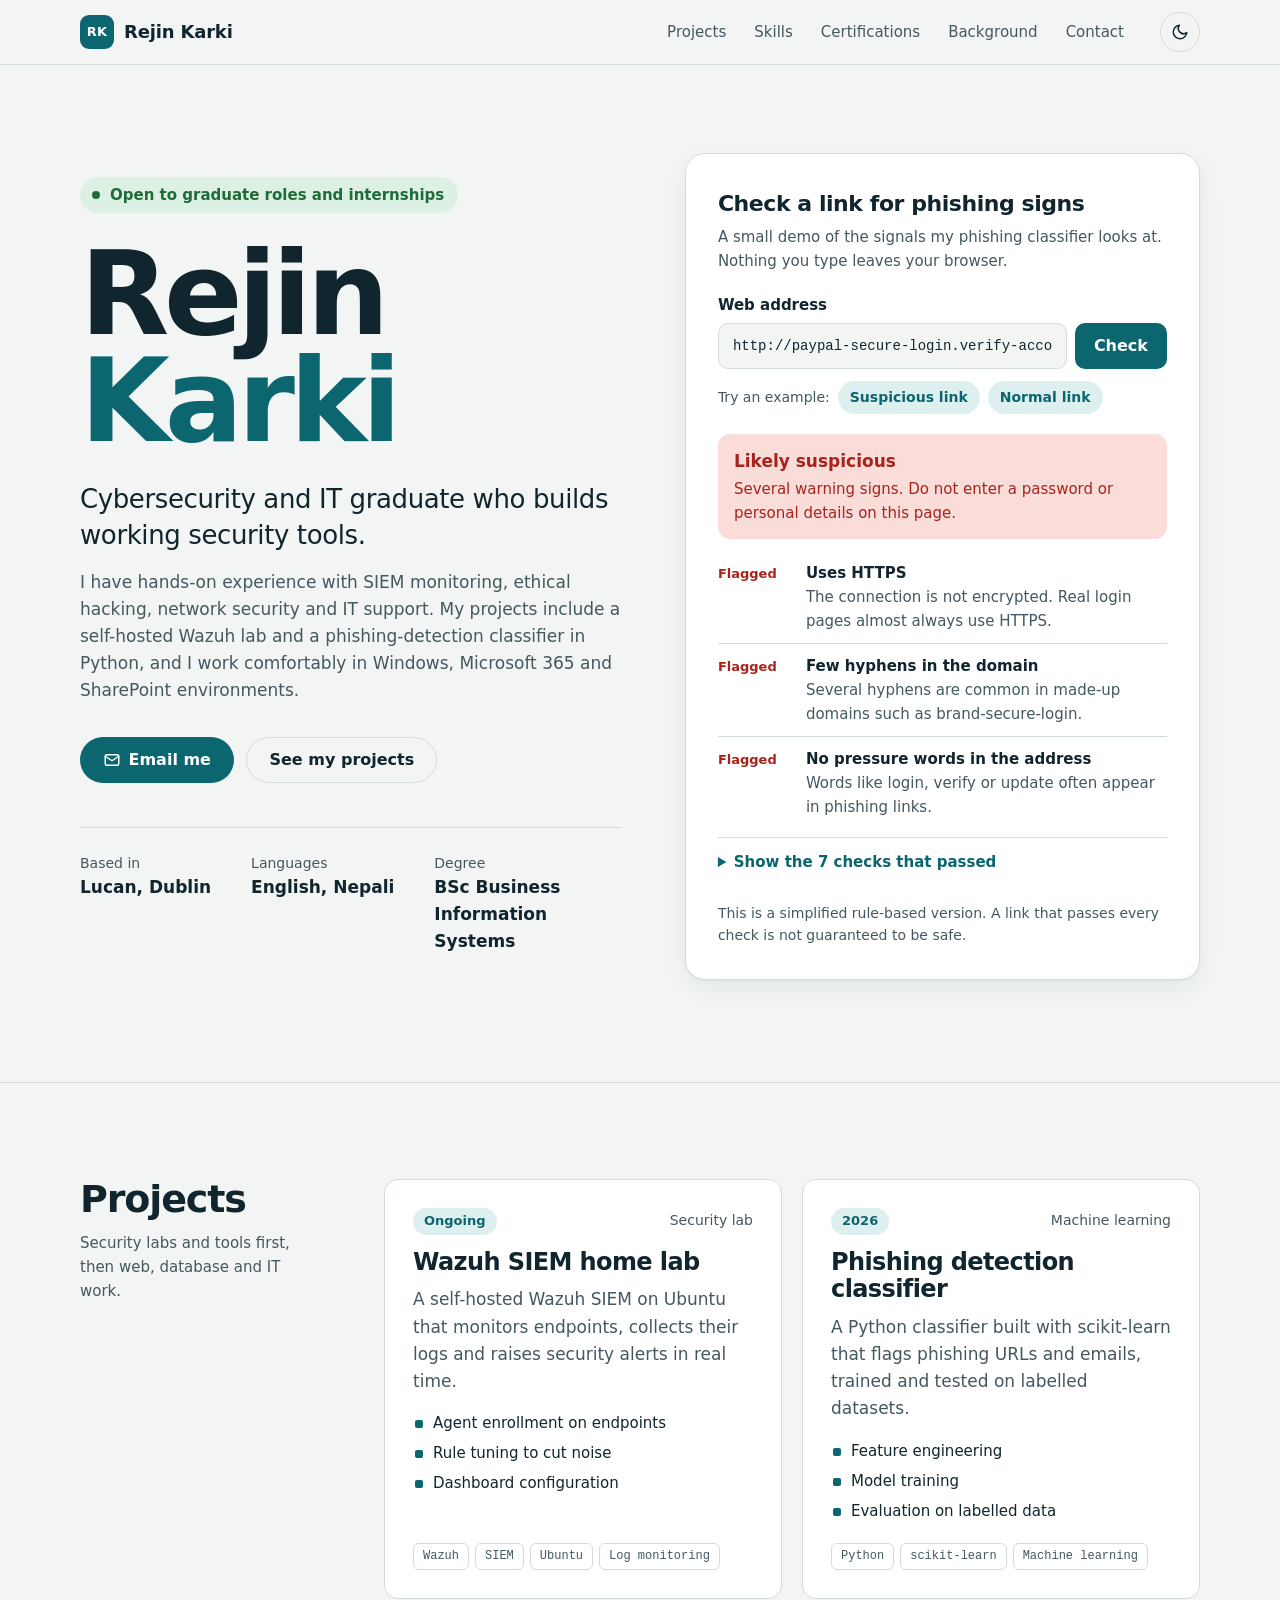
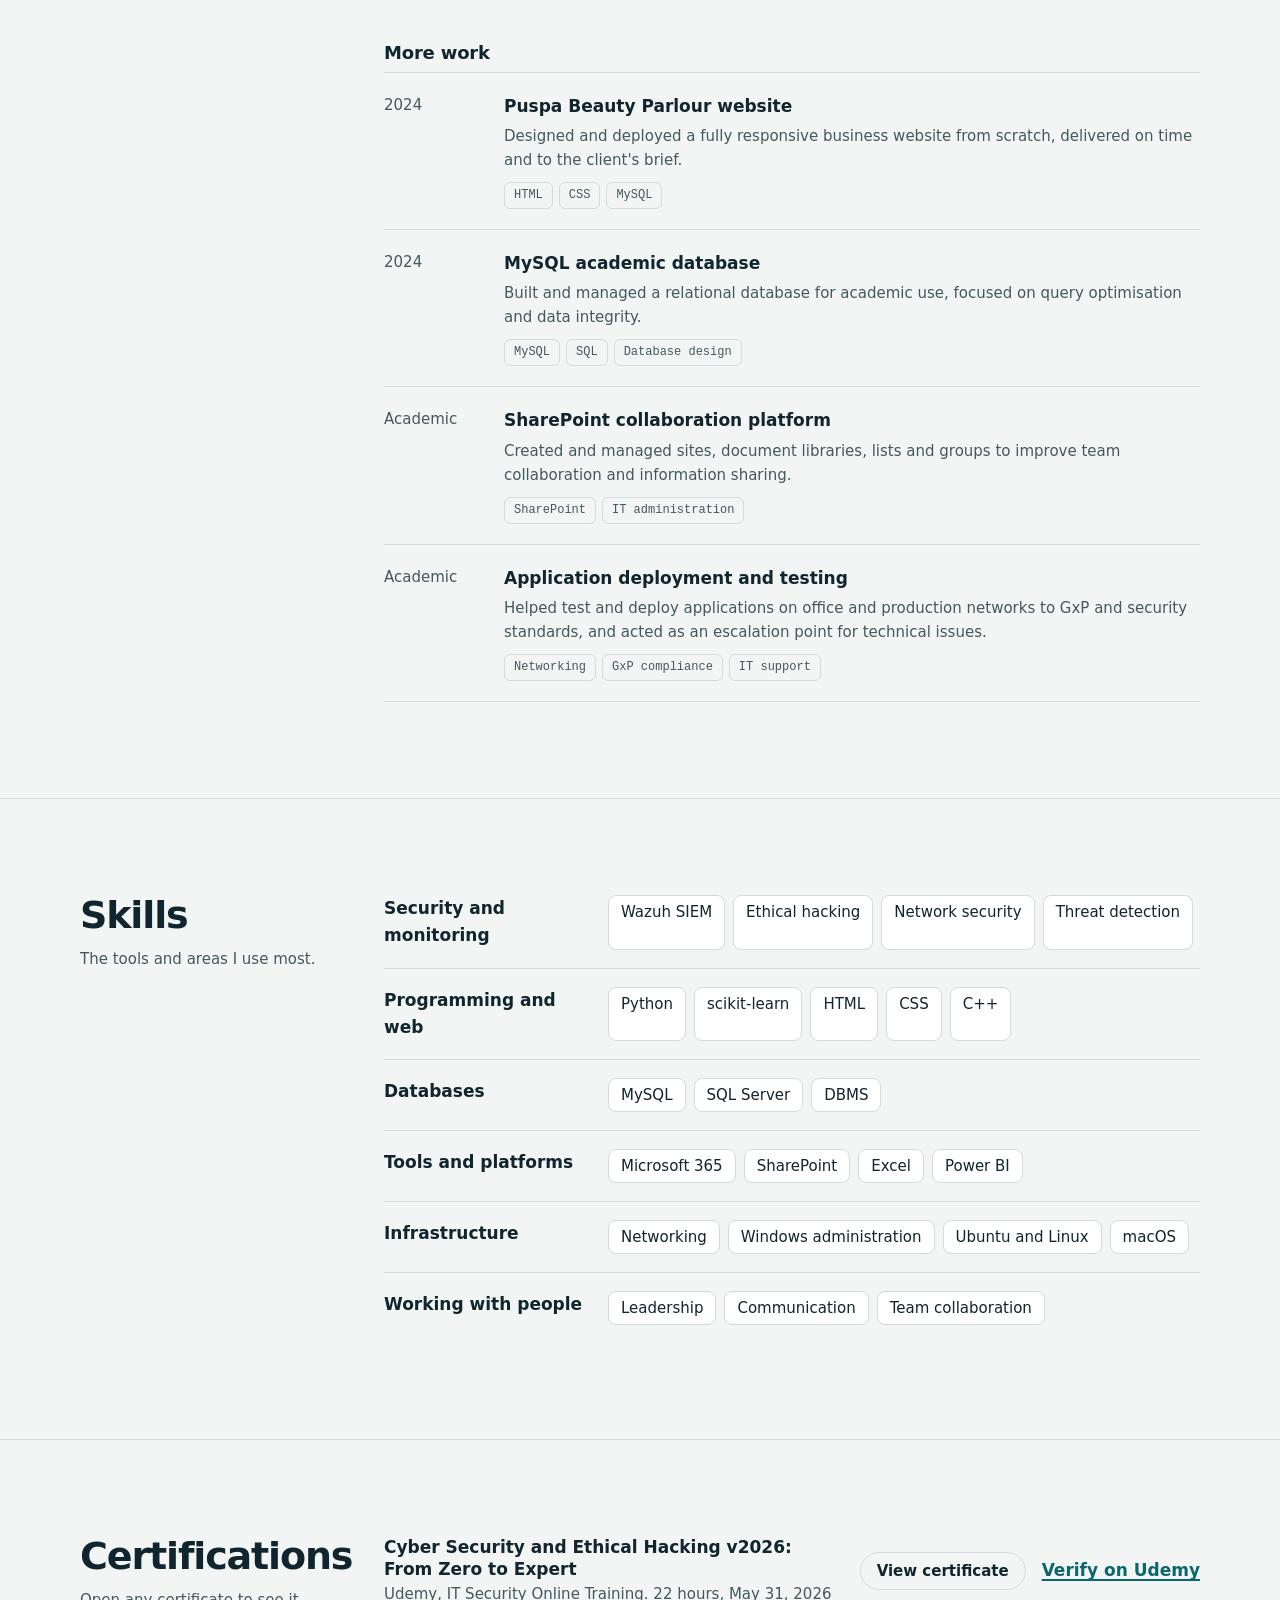
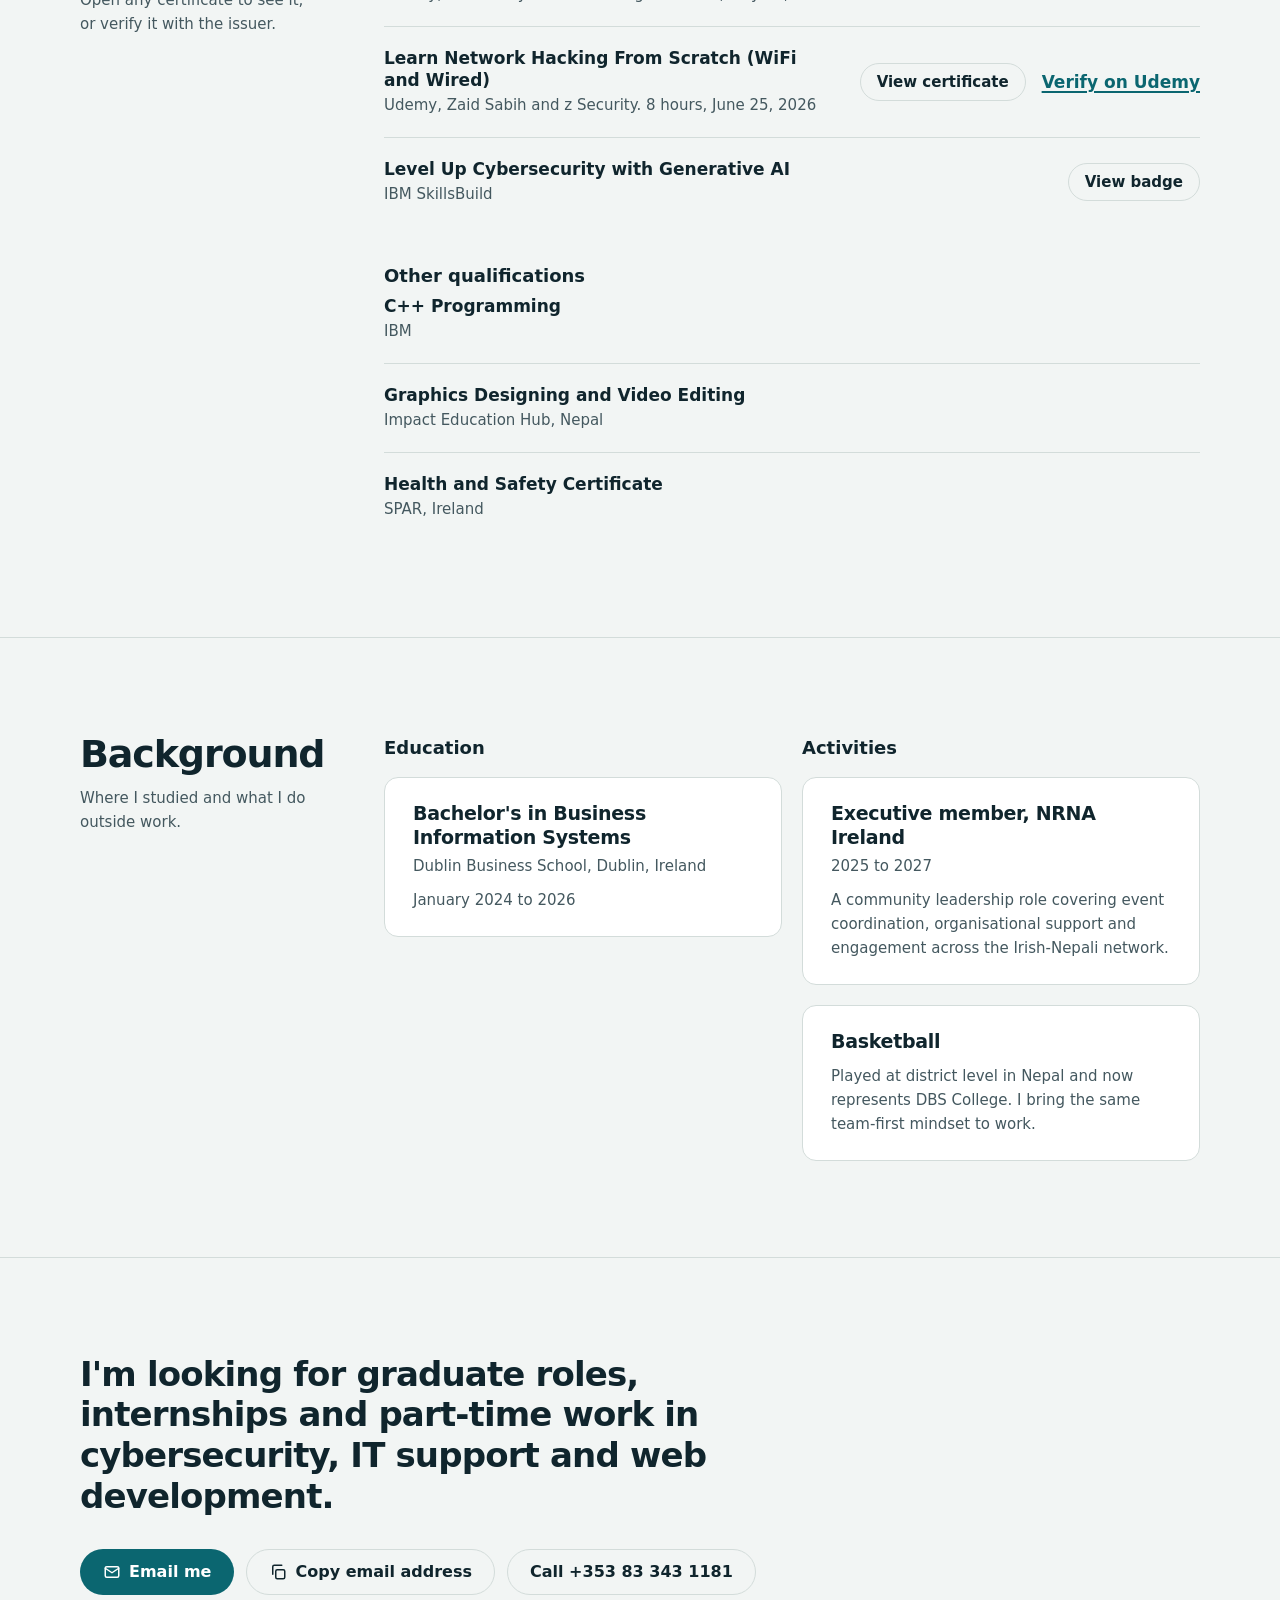
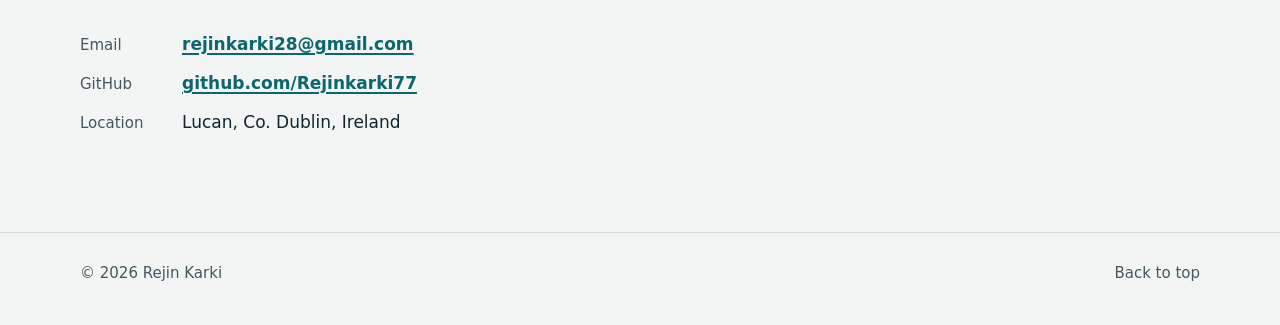
==== commit 6c690954: "Harden portfolio: strict CSP, no inline code, referrer policy Co-Authored-By: Claude Sonnet 5.5 <nor" ====
--- a/index.html
+++ b/index.html
@@ -2,6 +2,10 @@
 <html lang="en">
 <head>
 <meta charset="UTF-8" />
+<meta http-equiv="Content-Security-Policy" content="default-src 'none'; script-src 'self'; style-src 'self' https://fonts.googleapis.com; font-src https://fonts.gstatic.com; img-src 'self' data:; connect-src 'none'; base-uri 'none'; form-action 'none'; object-src 'none'" />
+<meta name="referrer" content="strict-origin-when-cross-origin" />
+<link rel="stylesheet" href="assets/site.css" />
+<script src="assets/theme.js"></script>
 <meta name="viewport" content="width=device-width, initial-scale=1" />
 <title>Rejin Karki — Cybersecurity & IT Graduate, Dublin</title>
 <meta name="description" content="Rejin Karki is a cybersecurity and IT graduate in Dublin with hands-on experience in SIEM monitoring, ethical hacking, network security and IT support. Open to graduate roles and internships." />
@@ -33,425 +37,7 @@
 }
 </script>
 
-<script>
-  /* Set the theme before first paint to avoid a flash. */
-  (function () {
-    try {
-      var saved = localStorage.getItem('theme');
-      if (saved === 'dark' || saved === 'light') document.documentElement.setAttribute('data-theme', saved);
-    } catch (e) {}
-  })();
-</script>
-
-<style>
-  /* ───────── Tokens ───────── */
-  :root {
-    --bg:        #F2F5F4;
-    --surface:   #FFFFFF;
-    --ink:       #10252D;
-    --muted:     #44585F;
-    --rule:      #D3DCDA;
-    --teal:      #0B6670;
-    --teal-soft: #DDEFEF;
-    --on-teal:   #FFFFFF;
-    --amber:     #8A5300;
-    --amber-bg:  #FBEBCB;
-    --risk:      #A8231C;
-    --risk-bg:   #FADCD9;
-    --ok:        #1F6B3A;
-    --ok-bg:     #DCF1E3;
-    --shadow:    0 1px 2px rgba(16,37,45,.06), 0 8px 24px rgba(16,37,45,.06);
-    --radius:    14px;
-    --wrap:      1120px;
-    color-scheme: light;
-  }
-  :root[data-theme="dark"] {
-    --bg:        #0C1A20;
-    --surface:   #132630;
-    --ink:       #E6EEEE;
-    --muted:     #A3B7BD;
-    --rule:      #27424C;
-    --teal:      #66C8D0;
-    --teal-soft: #14363D;
-    --on-teal:   #08191E;
-    --amber:     #F2B544;
-    --amber-bg:  #3A2D0F;
-    --risk:      #FF9A92;
-    --risk-bg:   #43201D;
-    --ok:        #7BD596;
-    --ok-bg:     #163725;
-    --shadow:    0 1px 2px rgba(0,0,0,.3), 0 8px 24px rgba(0,0,0,.25);
-    color-scheme: dark;
-  }
-  @media (prefers-color-scheme: dark) {
-    :root:not([data-theme="light"]) {
-      --bg:        #0C1A20;
-      --surface:   #132630;
-      --ink:       #E6EEEE;
-      --muted:     #A3B7BD;
-      --rule:      #27424C;
-      --teal:      #66C8D0;
-      --teal-soft: #14363D;
-      --on-teal:   #08191E;
-      --amber:     #F2B544;
-      --amber-bg:  #3A2D0F;
-      --risk:      #FF9A92;
-      --risk-bg:   #43201D;
-      --ok:        #7BD596;
-      --ok-bg:     #163725;
-      --shadow:    0 1px 2px rgba(0,0,0,.3), 0 8px 24px rgba(0,0,0,.25);
-      color-scheme: dark;
-    }
-  }
-
-  /* ───────── Base ───────── */
-  *, *::before, *::after { box-sizing: border-box; }
-  html { scroll-behavior: smooth; scroll-padding-top: 84px; -webkit-text-size-adjust: 100%; }
-  body {
-    margin: 0;
-    background: var(--bg);
-    color: var(--ink);
-    font-family: 'Bricolage Grotesque', system-ui, -apple-system, 'Segoe UI', sans-serif;
-    font-size: 1.0625rem;
-    line-height: 1.6;
-    font-optical-sizing: auto;
-    -webkit-font-smoothing: antialiased;
-  }
-  h1, h2, h3, p, ul, ol, dl, dd, figure { margin: 0; padding: 0; }
-  ul, ol { list-style: none; }
-  a { color: inherit; }
-  img { max-width: 100%; display: block; }
-  button { font: inherit; color: inherit; cursor: pointer; }
-
-  :focus-visible { outline: 2px solid var(--teal); outline-offset: 3px; border-radius: 4px; }
-
-  .wrap { width: min(var(--wrap), 100% - 48px); margin-inline: auto; }
-
-  .skip-link {
-    position: absolute; left: 16px; top: -64px; z-index: 300;
-    background: var(--ink); color: var(--bg);
-    padding: 10px 16px; border-radius: 8px; text-decoration: none; font-weight: 600;
-  }
-  .skip-link:focus { top: 12px; }
-
-  /* ───────── Buttons & links ───────── */
-  .btn {
-    display: inline-flex; align-items: center; justify-content: center; gap: 8px;
-    min-height: 46px; padding: 0 22px;
-    border-radius: 999px; border: 1.5px solid transparent;
-    font-weight: 600; font-size: 1rem; text-decoration: none;
-    transition: background-color .15s, border-color .15s, transform .15s;
-  }
-  .btn svg { width: 18px; height: 18px; flex: none; }
-  .btn-primary { background: var(--teal); color: var(--on-teal); }
-  .btn-primary:hover { transform: translateY(-1px); filter: brightness(1.08); }
-  .btn-ghost { background: transparent; border-color: var(--rule); color: var(--ink); }
-  .btn-ghost:hover { border-color: var(--teal); color: var(--teal); }
-  .btn:active { transform: translateY(0); }
-
-  .text-link {
-    color: var(--teal); font-weight: 600; text-decoration: underline;
-    text-underline-offset: 3px; text-decoration-thickness: 1.5px;
-  }
-  .text-link:hover { text-decoration-thickness: 2.5px; }
-
-  /* ───────── Nav ───────── */
-  .site-nav {
-    position: sticky; top: 0; z-index: 100;
-    background: color-mix(in srgb, var(--bg) 88%, transparent);
-    -webkit-backdrop-filter: blur(12px); backdrop-filter: blur(12px);
-    border-bottom: 1px solid var(--rule);
-  }
-  .nav-row { display: flex; align-items: center; gap: 24px; min-height: 64px; }
-  .brand {
-    display: inline-flex; align-items: center; gap: 10px;
-    font-weight: 700; font-size: 1.125rem; letter-spacing: -.01em; text-decoration: none;
-  }
-  .brand-mark {
-    display: grid; place-items: center; width: 34px; height: 34px;
-    background: var(--teal); color: var(--on-teal);
-    border-radius: 9px; font-size: .8125rem; font-weight: 700; letter-spacing: .02em;
-  }
-  .nav-links { display: flex; gap: 4px; margin-left: auto; }
-  .nav-links a {
-    display: block; padding: 8px 12px; border-radius: 8px;
-    font-size: .9375rem; font-weight: 500; color: var(--muted); text-decoration: none;
-    transition: color .15s, background-color .15s;
-  }
-  .nav-links a:hover { color: var(--ink); background: var(--teal-soft); }
-  .nav-links a[aria-current="true"] { color: var(--teal); background: var(--teal-soft); font-weight: 600; }
-  .theme-toggle {
-    display: grid; place-items: center; width: 40px; height: 40px;
-    background: transparent; border: 1px solid var(--rule); border-radius: 50%;
-    transition: border-color .15s, color .15s;
-  }
-  .theme-toggle:hover { border-color: var(--teal); color: var(--teal); }
-  .theme-toggle svg { width: 18px; height: 18px; }
-  .theme-toggle .icon-sun { display: none; }
-  :root[data-theme="dark"] .theme-toggle .icon-sun { display: block; }
-  :root[data-theme="dark"] .theme-toggle .icon-moon { display: none; }
-  @media (prefers-color-scheme: dark) {
-    :root:not([data-theme="light"]) .theme-toggle .icon-sun { display: block; }
-    :root:not([data-theme="light"]) .theme-toggle .icon-moon { display: none; }
-  }
-
-  /* ───────── Hero ───────── */
-  .hero { padding: clamp(40px, 7vw, 88px) 0 clamp(56px, 8vw, 104px); }
-  .hero-grid {
-    display: grid; gap: clamp(32px, 5vw, 72px);
-    grid-template-columns: minmax(0, 1.05fr) minmax(0, 1fr);
-    align-items: center;
-  }
-  .status {
-    display: inline-flex; align-items: center; gap: 10px;
-    padding: 6px 14px 6px 12px; margin-bottom: 28px;
-    background: var(--ok-bg); color: var(--ok);
-    border-radius: 999px; font-size: .9375rem; font-weight: 600;
-  }
-  .status::before {
-    content: ''; width: 8px; height: 8px; border-radius: 50%; background: currentColor;
-  }
-  .hero h1 {
-    font-size: clamp(3.5rem, 10vw, 7.25rem);
-    font-weight: 700; line-height: .92; letter-spacing: -.045em;
-  }
-  .hero h1 span { display: block; }
-  .hero h1 .surname { color: var(--teal); }
-  .hero-role {
-    margin-top: 28px;
-    font-size: clamp(1.25rem, 2.4vw, 1.625rem);
-    font-weight: 500; line-height: 1.35; letter-spacing: -.015em;
-    max-width: 24em;
-  }
-  .hero-bio { margin-top: 16px; color: var(--muted); max-width: 34em; }
-  .hero-actions { display: flex; flex-wrap: wrap; gap: 12px; margin-top: 32px; }
-  .facts {
-    display: grid; grid-template-columns: repeat(3, auto); justify-content: start; gap: 12px 40px;
-    margin-top: 44px; padding-top: 24px; border-top: 1px solid var(--rule);
-  }
-  .facts dt { font-size: .875rem; color: var(--muted); }
-  .facts dd { font-weight: 600; }
-
-  /* One orchestrated entrance, on load only */
-  .rise { animation: rise .7s cubic-bezier(.2,.7,.2,1) both; animation-delay: calc(var(--i, 0) * 90ms); }
-  @keyframes rise { from { opacity: 0; transform: translateY(14px); } to { opacity: 1; transform: none; } }
-
-  /* ───────── Link checker (hero signature) ───────── */
-  .checker {
-    background: var(--surface); border: 1px solid var(--rule); border-radius: 20px;
-    box-shadow: var(--shadow); padding: clamp(20px, 3vw, 32px);
-  }
-  .checker h2 { font-size: 1.375rem; font-weight: 650; letter-spacing: -.02em; }
-  .checker-sub { margin-top: 4px; color: var(--muted); font-size: .9375rem; }
-  .checker-form { margin-top: 20px; }
-  .checker-form label { display: block; font-size: .9375rem; font-weight: 600; margin-bottom: 6px; }
-  .checker-field { display: flex; gap: 8px; }
-  .checker-field input {
-    flex: 1; min-width: 0; min-height: 46px; padding: 0 14px;
-    background: var(--bg); color: var(--ink);
-    border: 1.5px solid var(--rule); border-radius: 10px;
-    font-family: 'IBM Plex Mono', ui-monospace, Menlo, Consolas, monospace; font-size: .875rem;
-  }
-  .checker-field input:focus-visible { outline-offset: 1px; border-color: var(--teal); }
-  .checker-field .btn { min-height: 46px; padding: 0 18px; border-radius: 10px; }
-  .samples { display: flex; flex-wrap: wrap; align-items: center; gap: 8px; margin-top: 12px; font-size: .875rem; color: var(--muted); }
-  .sample-btn {
-    background: var(--teal-soft); color: var(--teal); border: 0; border-radius: 999px;
-    padding: 5px 12px; font-size: .875rem; font-weight: 600;
-  }
-  .sample-btn:hover { filter: brightness(.96); }
-
-  .verdict { margin-top: 20px; padding: 14px 16px; border-radius: 12px; }
-  .verdict-title { font-weight: 700; font-size: 1.0625rem; }
-  .verdict-text { font-size: .9375rem; margin-top: 2px; }
-  .verdict[data-level="low"]  { background: var(--ok-bg);    color: var(--ok); }
-  .verdict[data-level="mid"]  { background: var(--amber-bg); color: var(--amber); }
-  .verdict[data-level="high"] { background: var(--risk-bg);  color: var(--risk); }
-  .verdict[data-level="error"] { background: var(--teal-soft); color: var(--ink); }
-
-  .checks { margin-top: 12px; }
-  .checks li {
-    display: grid; grid-template-columns: 76px 1fr; gap: 12px; align-items: baseline;
-    padding: 10px 0; border-top: 1px solid var(--rule); font-size: .9375rem;
-  }
-  .checks li:first-child { border-top: 0; }
-  .check-flag { font-size: .8125rem; font-weight: 700; }
-  .check-flag[data-state="flagged"] { color: var(--risk); }
-  .check-flag[data-state="clear"]   { color: var(--ok); }
-  .check-label { font-weight: 600; }
-  .check-detail { display: block; color: var(--muted); font-weight: 400; }
-  .passed { margin-top: 8px; border-top: 1px solid var(--rule); }
-  .passed summary { padding: 12px 0; font-size: .9375rem; font-weight: 600; color: var(--teal); cursor: pointer; }
-  .passed[hidden] { display: none; }
-  .passed .checks { margin-top: 0; }
-  .checker-note { margin-top: 16px; font-size: .875rem; color: var(--muted); }
-
-  /* ───────── Sections ───────── */
-  .section { padding: clamp(56px, 8vw, 96px) 0; border-top: 1px solid var(--rule); }
-  .section-grid { display: grid; grid-template-columns: 240px minmax(0, 1fr); gap: clamp(24px, 5vw, 72px); }
-  .section-head h2 { font-size: clamp(1.75rem, 3.4vw, 2.375rem); font-weight: 700; letter-spacing: -.03em; line-height: 1.1; }
-  .section-head p { margin-top: 10px; color: var(--muted); font-size: .9375rem; max-width: 18em; }
-  @media (min-width: 861px) { .section-head { position: sticky; top: 100px; align-self: start; } }
-
-  /* Projects */
-  .featured { display: grid; grid-template-columns: repeat(2, minmax(0, 1fr)); gap: 20px; }
-  .project {
-    display: flex; flex-direction: column;
-    background: var(--surface); border: 1px solid var(--rule); border-radius: var(--radius);
-    padding: 28px;
-  }
-  .project-meta { display: flex; justify-content: space-between; gap: 12px; align-items: baseline; font-size: .875rem; color: var(--muted); }
-  .badge {
-    background: var(--teal-soft); color: var(--teal);
-    border-radius: 999px; padding: 3px 11px; font-weight: 600; font-size: .8125rem;
-  }
-  .project h3 { margin-top: 14px; font-size: 1.5rem; font-weight: 650; letter-spacing: -.025em; line-height: 1.15; }
-  .project p { margin-top: 10px; color: var(--muted); }
-  .project-covers { margin-top: 16px; display: grid; gap: 6px; font-size: .9375rem; }
-  .project-covers li { position: relative; padding-left: 20px; }
-  .project-covers li::before {
-    content: ''; position: absolute; left: 2px; top: .62em; width: 8px; height: 8px;
-    border-radius: 2px; background: var(--teal);
-  }
-  .stack { display: flex; flex-wrap: wrap; gap: 6px; margin-top: auto; padding-top: 20px; }
-  .stack li {
-    font-family: 'IBM Plex Mono', ui-monospace, Menlo, Consolas, monospace;
-    font-size: .75rem; padding: 3px 9px; border: 1px solid var(--rule); border-radius: 6px; color: var(--muted);
-  }
-
-  .more-title { margin: 40px 0 4px; font-size: 1.125rem; font-weight: 650; letter-spacing: -.01em; }
-  .more-list > li {
-    display: grid; grid-template-columns: 96px minmax(0, 1fr); gap: 8px 24px;
-    padding: 20px 0; border-top: 1px solid var(--rule);
-  }
-  .more-list > li:last-child { border-bottom: 1px solid var(--rule); }
-  .more-year { color: var(--muted); font-size: .9375rem; }
-  .more-list h4 { margin: 0; font-size: 1.0625rem; font-weight: 650; }
-  .more-list p { margin-top: 4px; color: var(--muted); font-size: .9375rem; }
-  .more-list .stack { padding-top: 10px; }
-
-  /* Skills */
-  .skill-row {
-    display: grid; grid-template-columns: 200px minmax(0, 1fr); gap: 8px 24px;
-    padding: 18px 0; border-top: 1px solid var(--rule);
-  }
-  .skill-row:first-child { border-top: 0; padding-top: 0; }
-  .skill-row dt { font-weight: 650; }
-  .skill-row dd { display: flex; flex-wrap: wrap; gap: 8px; }
-  .skill-row dd span {
-    background: var(--surface); border: 1px solid var(--rule); border-radius: 8px;
-    padding: 4px 12px; font-size: .9375rem;
-  }
-
-  /* Certifications */
-  .cert-list > li {
-    display: grid; grid-template-columns: minmax(0, 1fr) auto; gap: 8px 24px; align-items: center;
-    padding: 20px 0; border-top: 1px solid var(--rule);
-  }
-  .cert-list > li:first-child { border-top: 0; padding-top: 0; }
-  .cert-title { font-weight: 650; line-height: 1.3; }
-  .cert-meta { margin-top: 2px; color: var(--muted); font-size: .9375rem; }
-  .cert-actions { display: flex; flex-wrap: wrap; gap: 8px 16px; align-items: center; }
-  .cert-btn {
-    background: transparent; border: 1.5px solid var(--rule); border-radius: 999px;
-    min-height: 38px; padding: 0 16px; font-size: .9375rem; font-weight: 600;
-  }
-  .cert-btn:hover { border-color: var(--teal); color: var(--teal); }
-  .cert-subhead { margin: 36px 0 4px; font-size: 1.125rem; font-weight: 650; }
-
-  /* Background */
-  .bg-cols { display: grid; grid-template-columns: repeat(2, minmax(0, 1fr)); gap: 20px; }
-  .card {
-    background: var(--surface); border: 1px solid var(--rule); border-radius: var(--radius); padding: 24px 28px;
-  }
-  .card h3 { font-size: 1.1875rem; font-weight: 650; letter-spacing: -.015em; line-height: 1.25; }
-  .card .sub { margin-top: 4px; color: var(--muted); font-size: .9375rem; }
-  .card p + p { margin-top: 10px; }
-  .card .desc { margin-top: 10px; color: var(--muted); font-size: .9375rem; }
-  .bg-heading { margin-bottom: 14px; font-size: 1.125rem; font-weight: 650; }
-  .bg-stack > * + * { margin-top: 20px; }
-
-  /* Contact */
-  .contact-lede { font-size: clamp(1.5rem, 3vw, 2.125rem); font-weight: 600; letter-spacing: -.025em; line-height: 1.2; max-width: 22em; }
-  .contact-actions { display: flex; flex-wrap: wrap; gap: 12px; margin-top: 32px; }
-  .contact-list { margin-top: 36px; display: grid; gap: 12px; }
-  .contact-list li { display: flex; gap: 12px; align-items: baseline; flex-wrap: wrap; }
-  .contact-list .k { width: 90px; color: var(--muted); font-size: .9375rem; }
-
-  .toast {
-    position: fixed; left: 50%; bottom: 24px; z-index: 250;
-    transform: translate(-50%, 24px); opacity: 0; pointer-events: none;
-    background: var(--ink); color: var(--bg);
-    padding: 10px 18px; border-radius: 999px; font-weight: 600; font-size: .9375rem;
-    transition: opacity .2s, transform .2s;
-  }
-  .toast.is-on { opacity: 1; transform: translate(-50%, 0); }
-
-  .site-footer { border-top: 1px solid var(--rule); padding: 28px 0 40px; color: var(--muted); font-size: .9375rem; }
-  .footer-row { display: flex; flex-wrap: wrap; justify-content: space-between; gap: 12px; }
-  .footer-row a { text-decoration: none; }
-  .footer-row a:hover { color: var(--teal); text-decoration: underline; }
-
-  /* ───────── Certificate viewer ───────── */
-  dialog.viewer {
-    width: min(920px, calc(100% - 32px)); max-height: calc(100dvh - 32px);
-    padding: 0; border: 0; border-radius: 16px;
-    background: var(--surface); color: var(--ink); box-shadow: 0 24px 80px rgba(0,0,0,.35);
-  }
-  dialog.viewer::backdrop { background: rgba(8,20,26,.65); }
-  .viewer-head { display: flex; align-items: center; justify-content: space-between; gap: 16px; padding: 16px 20px; border-bottom: 1px solid var(--rule); }
-  .viewer-head h2 { font-size: 1.0625rem; font-weight: 650; line-height: 1.3; }
-  .viewer-close {
-    flex: none; width: 40px; height: 40px; display: grid; place-items: center;
-    background: transparent; border: 1px solid var(--rule); border-radius: 50%;
-  }
-  .viewer-close:hover { border-color: var(--teal); color: var(--teal); }
-  .viewer-close svg { width: 18px; height: 18px; }
-  .viewer-body { padding: 16px; background: var(--bg); overflow: auto; max-height: calc(100dvh - 190px); }
-  .viewer-body img { margin: 0 auto; border-radius: 6px; max-height: calc(100dvh - 230px); width: auto; }
-  .viewer-foot { padding: 14px 20px; border-top: 1px solid var(--rule); min-height: 52px; }
-  body.is-locked { overflow: hidden; }
-
-  /* ───────── Responsive ───────── */
-  @media (max-width: 960px) {
-    .hero-grid { grid-template-columns: 1fr; }
-  }
-  @media (max-width: 860px) {
-    .section-grid { grid-template-columns: 1fr; gap: 28px; }
-    .featured, .bg-cols { grid-template-columns: 1fr; }
-    .skill-row { grid-template-columns: 1fr; }
-    .more-list > li { grid-template-columns: 1fr; }
-  }
-  @media (max-width: 720px) {
-    .wrap { width: min(var(--wrap), 100% - 32px); }
-    .nav-row { gap: 8px; }
-    .brand-name { display: none; }
-    .nav-links { margin-left: 0; flex: 1; overflow-x: auto; scrollbar-width: none; }
-    .nav-links::-webkit-scrollbar { display: none; }
-    .nav-links a { padding: 8px 10px; white-space: nowrap; }
-    .facts { grid-template-columns: 1fr; }
-    .cert-list > li { grid-template-columns: 1fr; }
-    .checker-field { flex-direction: column; }
-    .checker-field .btn { width: 100%; }
-    .contact-list .k { width: 100%; }
-  }
-
-  @media (prefers-reduced-motion: reduce) {
-    html { scroll-behavior: auto; }
-    .rise { animation: none; }
-    .btn, .toast { transition: none; }
-  }
-
-  /* ───────── Print (recruiters print portfolios) ───────── */
-  @media print {
-    :root { --bg: #fff; --surface: #fff; --ink: #000; --muted: #333; --rule: #bbb; }
-    .site-nav, .checker, .theme-toggle, .hero-actions, .cert-btn, .toast, .skip-link, .contact-actions { display: none !important; }
-    .hero-grid { grid-template-columns: 1fr; }
-    .section { break-inside: avoid-page; padding: 24px 0; }
-    .rise { animation: none; }
-    a[href^="http"]::after { content: " (" attr(href) ")"; font-size: .8em; }
-  }
-</style>
+
 </head>
 <body>
 <a class="skip-link" href="#main">Skip to content</a>
@@ -482,20 +68,20 @@
   <section class="hero" id="top" aria-labelledby="heroName">
     <div class="wrap hero-grid">
       <div>
-        <p class="status rise" style="--i:0">Open to graduate roles and internships</p>
-        <h1 id="heroName" class="rise" style="--i:1"><span>Rejin</span><span class="surname">Karki</span></h1>
-        <p class="hero-role rise" style="--i:2">Cybersecurity and IT graduate who builds working security tools.</p>
-        <p class="hero-bio rise" style="--i:3">
+        <p class="status rise d0">Open to graduate roles and internships</p>
+        <h1 id="heroName" class="rise d1"><span>Rejin</span><span class="surname">Karki</span></h1>
+        <p class="hero-role rise d2">Cybersecurity and IT graduate who builds working security tools.</p>
+        <p class="hero-bio rise d3">
           I have hands-on experience with SIEM monitoring, ethical hacking, network security and IT support. My projects include a self-hosted Wazuh lab and a phishing-detection classifier in Python, and I work comfortably in Windows, Microsoft 365 and SharePoint environments.
         </p>
-        <div class="hero-actions rise" style="--i:4">
+        <div class="hero-actions rise d4">
           <a class="btn btn-primary" href="mailto:rejinkarki28@gmail.com">
             <svg viewBox="0 0 24 24" fill="none" stroke="currentColor" stroke-width="2" stroke-linecap="round" stroke-linejoin="round" aria-hidden="true"><rect x="3" y="5" width="18" height="14" rx="2"/><path d="m3 7 9 6 9-6"/></svg>
             Email me
           </a>
           <a class="btn btn-ghost" href="#projects">See my projects</a>
         </div>
-        <dl class="facts rise" style="--i:5">
+        <dl class="facts rise d5">
           <div><dt>Based in</dt><dd>Lucan, Dublin</dd></div>
           <div><dt>Languages</dt><dd>English, Nepali</dd></div>
           <div><dt>Degree</dt><dd>BSc Business Information Systems</dd></div>
@@ -503,7 +89,7 @@
       </div>
 
       <!-- Interactive demo: the idea behind the phishing classifier -->
-      <section class="checker rise" style="--i:3" aria-labelledby="checkerTitle">
+      <section class="checker rise d3" aria-labelledby="checkerTitle">
         <h2 id="checkerTitle">Check a link for phishing signs</h2>
         <p class="checker-sub">A small demo of the signals my phishing classifier looks at. Nothing you type leaves your browser.</p>
 
@@ -755,241 +341,7 @@
   <div class="viewer-foot" id="viewerFoot"></div>
 </dialog>
 
-<style>
-  .sr-only { position: absolute; width: 1px; height: 1px; margin: -1px; padding: 0; overflow: hidden; clip: rect(0 0 0 0); white-space: nowrap; border: 0; }
-</style>
-
-<script>
-(function () {
-  'use strict';
-
-  /* ───────── Theme toggle ───────── */
-  var root = document.documentElement;
-  var toggle = document.getElementById('themeToggle');
-  function isDark() {
-    var t = root.getAttribute('data-theme');
-    if (t) return t === 'dark';
-    return window.matchMedia && window.matchMedia('(prefers-color-scheme: dark)').matches;
-  }
-  function syncToggle() {
-    toggle.setAttribute('aria-label', isDark() ? 'Switch to light theme' : 'Switch to dark theme');
-  }
-  toggle.addEventListener('click', function () {
-    var next = isDark() ? 'light' : 'dark';
-    root.setAttribute('data-theme', next);
-    try { localStorage.setItem('theme', next); } catch (e) {}
-    syncToggle();
-  });
-  syncToggle();
-
-  /* ───────── Active section in nav ───────── */
-  var links = Array.prototype.slice.call(document.querySelectorAll('#navLinks a'));
-  var map = {};
-  links.forEach(function (a) { map[a.getAttribute('href').slice(1)] = a; });
-  if ('IntersectionObserver' in window) {
-    var io = new IntersectionObserver(function (entries) {
-      entries.forEach(function (en) {
-        if (!en.isIntersecting) return;
-        links.forEach(function (a) { a.removeAttribute('aria-current'); });
-        var a = map[en.target.id];
-        if (a) a.setAttribute('aria-current', 'true');
-      });
-    }, { rootMargin: '-35% 0px -60% 0px' });
-    Object.keys(map).forEach(function (id) {
-      var el = document.getElementById(id);
-      if (el) io.observe(el);
-    });
-  }
-
-  /* ───────── Link checker ───────── */
-  var form = document.getElementById('checkerForm');
-  var input = document.getElementById('urlInput');
-  var verdict = document.getElementById('verdict');
-  var checksEl = document.getElementById('checks');
-  var passedEl = document.getElementById('passed');
-  var passedList = document.getElementById('passedList');
-  var passedSummary = document.getElementById('passedSummary');
-
-  var SHORTENERS = ['bit.ly', 'tinyurl.com', 't.co', 'goo.gl', 'ow.ly', 'is.gd', 'buff.ly', 'rebrand.ly'];
-  var KEYWORDS = /(login|log-in|signin|sign-in|verify|secure|account|update|password|banking|wallet|confirm)/i;
-
-  function analyse(raw) {
-    var s = raw.trim();
-    if (!s) return { error: 'Enter a web address to check, for example https://example.com.' };
-    var hasScheme = /^[a-z][a-z0-9+.-]*:\/\//i.test(s);
-    var u;
-    try { u = new URL(hasScheme ? s : 'https://' + s); } catch (e) { u = null; }
-    if (!u || !/^https?:$/.test(u.protocol)) return { error: 'That does not look like a web address. Try something like https://example.com.' };
-    var host = u.hostname.toLowerCase();
-    var isIPv4 = /^\d{1,3}(\.\d{1,3}){3}$/.test(host);
-    var isIPv6 = host.charAt(0) === '[';
-    if (!isIPv4 && !isIPv6 && host.indexOf('.') === -1) return { error: 'That address has no domain name. Try something like https://example.com.' };
-
-    var labels = host.split('.');
-    var full = u.href;
-    var checks = [
-      { label: 'Uses HTTPS', w: 2, bad: u.protocol === 'http:',
-        why: 'The connection is not encrypted. Real login pages almost always use HTTPS.',
-        ok: hasScheme ? 'The connection is encrypted.' : 'No scheme was given, so HTTPS is assumed.' },
-      { label: 'Uses a domain name, not an IP address', w: 3, bad: isIPv4 || isIPv6,
-        why: 'Legitimate services rarely send people to a bare IP address.', ok: 'The link uses a normal domain name.' },
-      { label: 'No @ symbol in the address', w: 3, bad: /@/.test(s),
-        why: 'Text before an @ is ignored by the browser and can disguise the real destination.', ok: 'No hidden destination.' },
-      { label: 'Not an encoded lookalike domain', w: 2, bad: host.indexOf('xn--') !== -1,
-        why: 'Punycode can make a domain look like a trusted brand using similar characters.', ok: 'No encoded characters in the domain.' },
-      { label: 'Reasonable number of subdomains', w: 2, bad: !isIPv4 && labels.length >= 5,
-        why: 'Long chains of subdomains can bury the real domain at the end.', ok: 'The domain structure is simple.' },
-      { label: 'Few hyphens in the domain', w: 1, bad: (host.match(/-/g) || []).length >= 2,
-        why: 'Several hyphens are common in made-up domains such as brand-secure-login.', ok: 'Nothing unusual in the domain.' },
-      { label: 'No pressure words in the address', w: 2, bad: KEYWORDS.test(host + u.pathname),
-        why: 'Words like login, verify or update often appear in phishing links.', ok: 'No urgent or account-related wording.' },
-      { label: 'Not a link shortener', w: 2, bad: SHORTENERS.indexOf(host) !== -1,
-        why: 'Shorteners hide where the link really goes.', ok: 'The destination is visible.' },
-      { label: 'Normal length', w: 1, bad: full.length > 75,
-        why: 'Very long links can hide suspicious parts.', ok: 'The link is a sensible length.' },
-      { label: 'Standard port', w: 1, bad: u.port !== '' && u.port !== '80' && u.port !== '443',
-        why: 'Unusual ports are rare on ordinary public websites.', ok: 'No unusual port.' }
-    ];
-    var score = checks.reduce(function (n, c) { return n + (c.bad ? c.w : 0); }, 0);
-    var level = score >= 4 ? 'high' : score >= 2 ? 'mid' : 'low';
-    return { checks: checks, score: score, level: level };
-  }
-
-  var TEXT = {
-    high: ['Likely suspicious', 'Several warning signs. Do not enter a password or personal details on this page.'],
-    mid:  ['Worth a second look', 'One or two warning signs. Check where the link came from before you trust it.'],
-    low:  ['Nothing obvious found', 'No common warning signs, but check the sender and the spelling of the domain anyway.']
-  };
-
-  function row(c) {
-    var li = document.createElement('li');
-    var flag = document.createElement('span');
-    flag.className = 'check-flag';
-    flag.setAttribute('data-state', c.bad ? 'flagged' : 'clear');
-    flag.textContent = c.bad ? 'Flagged' : 'Clear';
-    var body = document.createElement('span');
-    body.className = 'check-label';
-    body.textContent = c.label;
-    var detail = document.createElement('span');
-    detail.className = 'check-detail';
-    detail.textContent = c.bad ? c.why : c.ok;
-    body.appendChild(detail);
-    li.appendChild(flag);
-    li.appendChild(body);
-    return li;
-  }
-
-  function render(res) {
-    checksEl.innerHTML = '';
-    passedList.innerHTML = '';
-    passedEl.hidden = true;
-    passedEl.open = false;
-    if (res.error) {
-      verdict.setAttribute('data-level', 'error');
-      verdict.children[0].textContent = 'Check the address';
-      verdict.children[1].textContent = res.error;
-      return;
-    }
-    verdict.setAttribute('data-level', res.level);
-    verdict.children[0].textContent = TEXT[res.level][0];
-    verdict.children[1].textContent = TEXT[res.level][1];
-    var passed = 0;
-    res.checks.forEach(function (c) {
-      if (c.bad) { checksEl.appendChild(row(c)); } else { passedList.appendChild(row(c)); passed++; }
-    });
-    if (passed) {
-      passedEl.hidden = false;
-      passedSummary.textContent = 'Show the ' + passed + ' check' + (passed === 1 ? '' : 's') + ' that passed';
-    }
-  }
-
-  form.addEventListener('submit', function (e) { e.preventDefault(); render(analyse(input.value)); });
-  Array.prototype.forEach.call(document.querySelectorAll('[data-sample]'), function (b) {
-    b.addEventListener('click', function () {
-      input.value = b.getAttribute('data-sample');
-      render(analyse(input.value));
-    });
-  });
-  render(analyse(input.value));
-
-  /* ───────── Toast + copy email ───────── */
-  var toast = document.getElementById('toast');
-  var toastTimer;
-  function showToast(msg) {
-    toast.textContent = msg;
-    toast.classList.add('is-on');
-    clearTimeout(toastTimer);
-    toastTimer = setTimeout(function () { toast.classList.remove('is-on'); }, 2200);
-  }
-  document.getElementById('copyEmail').addEventListener('click', function () {
-    var email = 'rejinkarki28@gmail.com';
-    function fallback() {
-      var t = document.createElement('textarea');
-      t.value = email; t.setAttribute('readonly', ''); t.style.position = 'fixed'; t.style.opacity = '0';
-      document.body.appendChild(t); t.select();
-      var ok = false;
-      try { ok = document.execCommand('copy'); } catch (e) {}
-      document.body.removeChild(t);
-      showToast(ok ? 'Email address copied' : 'Copy failed. Select the address and copy it.');
-    }
-    if (navigator.clipboard && navigator.clipboard.writeText) {
-      navigator.clipboard.writeText(email).then(function () { showToast('Email address copied'); }, fallback);
-    } else { fallback(); }
-  });
-
-  /* ───────── Certificate viewer ───────── */
-  var CERTS = {
-    'ethical-hacking': {
-      title: 'Cyber Security and Ethical Hacking v2026 (Udemy)',
-      img: 'assets/certs/ethical-hacking.jpg',
-      verify: 'https://ude.my/UC-30f0172a-863b-44e9-ba84-fa23fdfc7bb0'
-    },
-    'network-hacking': {
-      title: 'Learn Network Hacking From Scratch (Udemy)',
-      img: 'assets/certs/network-hacking.jpg',
-      verify: 'https://ude.my/UC-d5c7d493-3deb-4f1a-a49e-52a2e074be4f'
-    },
-    'ibm-skillsbuild': {
-      title: 'Level Up Cybersecurity with Generative AI (IBM SkillsBuild)',
-      img: 'assets/certs/ibm-skillsbuild.jpg',
-      verify: null
-    }
-  };
-  var dlg = document.getElementById('viewer');
-  var vImg = document.getElementById('viewerImg');
-  var vTitle = document.getElementById('viewerTitle');
-  var vFoot = document.getElementById('viewerFoot');
-  var lastTrigger = null;
-
-  function openCert(key, trigger) {
-    var c = CERTS[key];
-    if (!c) return;
-    lastTrigger = trigger;
-    vImg.src = c.img;
-    vImg.alt = c.title;
-    vTitle.textContent = c.title;
-    vFoot.innerHTML = '';
-    if (c.verify) {
-      var a = document.createElement('a');
-      a.className = 'text-link';
-      a.href = c.verify; a.target = '_blank'; a.rel = 'noopener noreferrer';
-      a.textContent = 'Verify this certificate online';
-      vFoot.appendChild(a);
-    }
-    document.body.classList.add('is-locked');
-    if (dlg.showModal) dlg.showModal(); else dlg.setAttribute('open', '');
-  }
-  Array.prototype.forEach.call(document.querySelectorAll('[data-cert]'), function (btn) {
-    btn.addEventListener('click', function () { openCert(btn.getAttribute('data-cert'), btn); });
-  });
-  document.getElementById('viewerClose').addEventListener('click', function () { dlg.close ? dlg.close() : dlg.removeAttribute('open'); });
-  dlg.addEventListener('click', function (e) { if (e.target === dlg) dlg.close(); });
-  dlg.addEventListener('close', function () {
-    document.body.classList.remove('is-locked');
-    vImg.removeAttribute('src');
-    if (lastTrigger) lastTrigger.focus();
-  });
-})();
-</script>
+
+<script src="assets/site.js" defer></script>
 </body>
 </html>
--- a/assets/site.css
+++ b/assets/site.css
@@ -0,0 +1,413 @@
+
+  /* ───────── Tokens ───────── */
+  :root {
+    --bg:        #F2F5F4;
+    --surface:   #FFFFFF;
+    --ink:       #10252D;
+    --muted:     #44585F;
+    --rule:      #D3DCDA;
+    --teal:      #0B6670;
+    --teal-soft: #DDEFEF;
+    --on-teal:   #FFFFFF;
+    --amber:     #8A5300;
+    --amber-bg:  #FBEBCB;
+    --risk:      #A8231C;
+    --risk-bg:   #FADCD9;
+    --ok:        #1F6B3A;
+    --ok-bg:     #DCF1E3;
+    --shadow:    0 1px 2px rgba(16,37,45,.06), 0 8px 24px rgba(16,37,45,.06);
+    --radius:    14px;
+    --wrap:      1120px;
+    color-scheme: light;
+  }
+  :root[data-theme="dark"] {
+    --bg:        #0C1A20;
+    --surface:   #132630;
+    --ink:       #E6EEEE;
+    --muted:     #A3B7BD;
+    --rule:      #27424C;
+    --teal:      #66C8D0;
+    --teal-soft: #14363D;
+    --on-teal:   #08191E;
+    --amber:     #F2B544;
+    --amber-bg:  #3A2D0F;
+    --risk:      #FF9A92;
+    --risk-bg:   #43201D;
+    --ok:        #7BD596;
+    --ok-bg:     #163725;
+    --shadow:    0 1px 2px rgba(0,0,0,.3), 0 8px 24px rgba(0,0,0,.25);
+    color-scheme: dark;
+  }
+  @media (prefers-color-scheme: dark) {
+    :root:not([data-theme="light"]) {
+      --bg:        #0C1A20;
+      --surface:   #132630;
+      --ink:       #E6EEEE;
+      --muted:     #A3B7BD;
+      --rule:      #27424C;
+      --teal:      #66C8D0;
+      --teal-soft: #14363D;
+      --on-teal:   #08191E;
+      --amber:     #F2B544;
+      --amber-bg:  #3A2D0F;
+      --risk:      #FF9A92;
+      --risk-bg:   #43201D;
+      --ok:        #7BD596;
+      --ok-bg:     #163725;
+      --shadow:    0 1px 2px rgba(0,0,0,.3), 0 8px 24px rgba(0,0,0,.25);
+      color-scheme: dark;
+    }
+  }
+
+  /* ───────── Base ───────── */
+  *, *::before, *::after { box-sizing: border-box; }
+  html { scroll-behavior: smooth; scroll-padding-top: 84px; -webkit-text-size-adjust: 100%; }
+  body {
+    margin: 0;
+    background: var(--bg);
+    color: var(--ink);
+    font-family: 'Bricolage Grotesque', system-ui, -apple-system, 'Segoe UI', sans-serif;
+    font-size: 1.0625rem;
+    line-height: 1.6;
+    font-optical-sizing: auto;
+    -webkit-font-smoothing: antialiased;
+  }
+  h1, h2, h3, p, ul, ol, dl, dd, figure { margin: 0; padding: 0; }
+  ul, ol { list-style: none; }
+  a { color: inherit; }
+  img { max-width: 100%; display: block; }
+  button { font: inherit; color: inherit; cursor: pointer; }
+
+  :focus-visible { outline: 2px solid var(--teal); outline-offset: 3px; border-radius: 4px; }
+
+  .wrap { width: min(var(--wrap), 100% - 48px); margin-inline: auto; }
+
+  .skip-link {
+    position: absolute; left: 16px; top: -64px; z-index: 300;
+    background: var(--ink); color: var(--bg);
+    padding: 10px 16px; border-radius: 8px; text-decoration: none; font-weight: 600;
+  }
+  .skip-link:focus { top: 12px; }
+
+  /* ───────── Buttons & links ───────── */
+  .btn {
+    display: inline-flex; align-items: center; justify-content: center; gap: 8px;
+    min-height: 46px; padding: 0 22px;
+    border-radius: 999px; border: 1.5px solid transparent;
+    font-weight: 600; font-size: 1rem; text-decoration: none;
+    transition: background-color .15s, border-color .15s, transform .15s;
+  }
+  .btn svg { width: 18px; height: 18px; flex: none; }
+  .btn-primary { background: var(--teal); color: var(--on-teal); }
+  .btn-primary:hover { transform: translateY(-1px); filter: brightness(1.08); }
+  .btn-ghost { background: transparent; border-color: var(--rule); color: var(--ink); }
+  .btn-ghost:hover { border-color: var(--teal); color: var(--teal); }
+  .btn:active { transform: translateY(0); }
+
+  .text-link {
+    color: var(--teal); font-weight: 600; text-decoration: underline;
+    text-underline-offset: 3px; text-decoration-thickness: 1.5px;
+  }
+  .text-link:hover { text-decoration-thickness: 2.5px; }
+
+  /* ───────── Nav ───────── */
+  .site-nav {
+    position: sticky; top: 0; z-index: 100;
+    background: color-mix(in srgb, var(--bg) 88%, transparent);
+    -webkit-backdrop-filter: blur(12px); backdrop-filter: blur(12px);
+    border-bottom: 1px solid var(--rule);
+  }
+  .nav-row { display: flex; align-items: center; gap: 24px; min-height: 64px; }
+  .brand {
+    display: inline-flex; align-items: center; gap: 10px;
+    font-weight: 700; font-size: 1.125rem; letter-spacing: -.01em; text-decoration: none;
+  }
+  .brand-mark {
+    display: grid; place-items: center; width: 34px; height: 34px;
+    background: var(--teal); color: var(--on-teal);
+    border-radius: 9px; font-size: .8125rem; font-weight: 700; letter-spacing: .02em;
+  }
+  .nav-links { display: flex; gap: 4px; margin-left: auto; }
+  .nav-links a {
+    display: block; padding: 8px 12px; border-radius: 8px;
+    font-size: .9375rem; font-weight: 500; color: var(--muted); text-decoration: none;
+    transition: color .15s, background-color .15s;
+  }
+  .nav-links a:hover { color: var(--ink); background: var(--teal-soft); }
+  .nav-links a[aria-current="true"] { color: var(--teal); background: var(--teal-soft); font-weight: 600; }
+  .theme-toggle {
+    display: grid; place-items: center; width: 40px; height: 40px;
+    background: transparent; border: 1px solid var(--rule); border-radius: 50%;
+    transition: border-color .15s, color .15s;
+  }
+  .theme-toggle:hover { border-color: var(--teal); color: var(--teal); }
+  .theme-toggle svg { width: 18px; height: 18px; }
+  .theme-toggle .icon-sun { display: none; }
+  :root[data-theme="dark"] .theme-toggle .icon-sun { display: block; }
+  :root[data-theme="dark"] .theme-toggle .icon-moon { display: none; }
+  @media (prefers-color-scheme: dark) {
+    :root:not([data-theme="light"]) .theme-toggle .icon-sun { display: block; }
+    :root:not([data-theme="light"]) .theme-toggle .icon-moon { display: none; }
+  }
+
+  /* ───────── Hero ───────── */
+  .hero { padding: clamp(40px, 7vw, 88px) 0 clamp(56px, 8vw, 104px); }
+  .hero-grid {
+    display: grid; gap: clamp(32px, 5vw, 72px);
+    grid-template-columns: minmax(0, 1.05fr) minmax(0, 1fr);
+    align-items: center;
+  }
+  .status {
+    display: inline-flex; align-items: center; gap: 10px;
+    padding: 6px 14px 6px 12px; margin-bottom: 28px;
+    background: var(--ok-bg); color: var(--ok);
+    border-radius: 999px; font-size: .9375rem; font-weight: 600;
+  }
+  .status::before {
+    content: ''; width: 8px; height: 8px; border-radius: 50%; background: currentColor;
+  }
+  .hero h1 {
+    font-size: clamp(3.5rem, 10vw, 7.25rem);
+    font-weight: 700; line-height: .92; letter-spacing: -.045em;
+  }
+  .hero h1 span { display: block; }
+  .hero h1 .surname { color: var(--teal); }
+  .hero-role {
+    margin-top: 28px;
+    font-size: clamp(1.25rem, 2.4vw, 1.625rem);
+    font-weight: 500; line-height: 1.35; letter-spacing: -.015em;
+    max-width: 24em;
+  }
+  .hero-bio { margin-top: 16px; color: var(--muted); max-width: 34em; }
+  .hero-actions { display: flex; flex-wrap: wrap; gap: 12px; margin-top: 32px; }
+  .facts {
+    display: grid; grid-template-columns: repeat(3, auto); justify-content: start; gap: 12px 40px;
+    margin-top: 44px; padding-top: 24px; border-top: 1px solid var(--rule);
+  }
+  .facts dt { font-size: .875rem; color: var(--muted); }
+  .facts dd { font-weight: 600; }
+
+  /* One orchestrated entrance, on load only */
+  .rise { animation: rise .7s cubic-bezier(.2,.7,.2,1) both;  }
+  @keyframes rise { from { opacity: 0; transform: translateY(14px); } to { opacity: 1; transform: none; } }
+
+  /* ───────── Link checker (hero signature) ───────── */
+  .checker {
+    background: var(--surface); border: 1px solid var(--rule); border-radius: 20px;
+    box-shadow: var(--shadow); padding: clamp(20px, 3vw, 32px);
+  }
+  .checker h2 { font-size: 1.375rem; font-weight: 650; letter-spacing: -.02em; }
+  .checker-sub { margin-top: 4px; color: var(--muted); font-size: .9375rem; }
+  .checker-form { margin-top: 20px; }
+  .checker-form label { display: block; font-size: .9375rem; font-weight: 600; margin-bottom: 6px; }
+  .checker-field { display: flex; gap: 8px; }
+  .checker-field input {
+    flex: 1; min-width: 0; min-height: 46px; padding: 0 14px;
+    background: var(--bg); color: var(--ink);
+    border: 1.5px solid var(--rule); border-radius: 10px;
+    font-family: 'IBM Plex Mono', ui-monospace, Menlo, Consolas, monospace; font-size: .875rem;
+  }
+  .checker-field input:focus-visible { outline-offset: 1px; border-color: var(--teal); }
+  .checker-field .btn { min-height: 46px; padding: 0 18px; border-radius: 10px; }
+  .samples { display: flex; flex-wrap: wrap; align-items: center; gap: 8px; margin-top: 12px; font-size: .875rem; color: var(--muted); }
+  .sample-btn {
+    background: var(--teal-soft); color: var(--teal); border: 0; border-radius: 999px;
+    padding: 5px 12px; font-size: .875rem; font-weight: 600;
+  }
+  .sample-btn:hover { filter: brightness(.96); }
+
+  .verdict { margin-top: 20px; padding: 14px 16px; border-radius: 12px; }
+  .verdict-title { font-weight: 700; font-size: 1.0625rem; }
+  .verdict-text { font-size: .9375rem; margin-top: 2px; }
+  .verdict[data-level="low"]  { background: var(--ok-bg);    color: var(--ok); }
+  .verdict[data-level="mid"]  { background: var(--amber-bg); color: var(--amber); }
+  .verdict[data-level="high"] { background: var(--risk-bg);  color: var(--risk); }
+  .verdict[data-level="error"] { background: var(--teal-soft); color: var(--ink); }
+
+  .checks { margin-top: 12px; }
+  .checks li {
+    display: grid; grid-template-columns: 76px 1fr; gap: 12px; align-items: baseline;
+    padding: 10px 0; border-top: 1px solid var(--rule); font-size: .9375rem;
+  }
+  .checks li:first-child { border-top: 0; }
+  .check-flag { font-size: .8125rem; font-weight: 700; }
+  .check-flag[data-state="flagged"] { color: var(--risk); }
+  .check-flag[data-state="clear"]   { color: var(--ok); }
+  .check-label { font-weight: 600; }
+  .check-detail { display: block; color: var(--muted); font-weight: 400; }
+  .passed { margin-top: 8px; border-top: 1px solid var(--rule); }
+  .passed summary { padding: 12px 0; font-size: .9375rem; font-weight: 600; color: var(--teal); cursor: pointer; }
+  .passed[hidden] { display: none; }
+  .passed .checks { margin-top: 0; }
+  .checker-note { margin-top: 16px; font-size: .875rem; color: var(--muted); }
+
+  /* ───────── Sections ───────── */
+  .section { padding: clamp(56px, 8vw, 96px) 0; border-top: 1px solid var(--rule); }
+  .section-grid { display: grid; grid-template-columns: 240px minmax(0, 1fr); gap: clamp(24px, 5vw, 72px); }
+  .section-head h2 { font-size: clamp(1.75rem, 3.4vw, 2.375rem); font-weight: 700; letter-spacing: -.03em; line-height: 1.1; }
+  .section-head p { margin-top: 10px; color: var(--muted); font-size: .9375rem; max-width: 18em; }
+  @media (min-width: 861px) { .section-head { position: sticky; top: 100px; align-self: start; } }
+
+  /* Projects */
+  .featured { display: grid; grid-template-columns: repeat(2, minmax(0, 1fr)); gap: 20px; }
+  .project {
+    display: flex; flex-direction: column;
+    background: var(--surface); border: 1px solid var(--rule); border-radius: var(--radius);
+    padding: 28px;
+  }
+  .project-meta { display: flex; justify-content: space-between; gap: 12px; align-items: baseline; font-size: .875rem; color: var(--muted); }
+  .badge {
+    background: var(--teal-soft); color: var(--teal);
+    border-radius: 999px; padding: 3px 11px; font-weight: 600; font-size: .8125rem;
+  }
+  .project h3 { margin-top: 14px; font-size: 1.5rem; font-weight: 650; letter-spacing: -.025em; line-height: 1.15; }
+  .project p { margin-top: 10px; color: var(--muted); }
+  .project-covers { margin-top: 16px; display: grid; gap: 6px; font-size: .9375rem; }
+  .project-covers li { position: relative; padding-left: 20px; }
+  .project-covers li::before {
+    content: ''; position: absolute; left: 2px; top: .62em; width: 8px; height: 8px;
+    border-radius: 2px; background: var(--teal);
+  }
+  .stack { display: flex; flex-wrap: wrap; gap: 6px; margin-top: auto; padding-top: 20px; }
+  .stack li {
+    font-family: 'IBM Plex Mono', ui-monospace, Menlo, Consolas, monospace;
+    font-size: .75rem; padding: 3px 9px; border: 1px solid var(--rule); border-radius: 6px; color: var(--muted);
+  }
+
+  .more-title { margin: 40px 0 4px; font-size: 1.125rem; font-weight: 650; letter-spacing: -.01em; }
+  .more-list > li {
+    display: grid; grid-template-columns: 96px minmax(0, 1fr); gap: 8px 24px;
+    padding: 20px 0; border-top: 1px solid var(--rule);
+  }
+  .more-list > li:last-child { border-bottom: 1px solid var(--rule); }
+  .more-year { color: var(--muted); font-size: .9375rem; }
+  .more-list h4 { margin: 0; font-size: 1.0625rem; font-weight: 650; }
+  .more-list p { margin-top: 4px; color: var(--muted); font-size: .9375rem; }
+  .more-list .stack { padding-top: 10px; }
+
+  /* Skills */
+  .skill-row {
+    display: grid; grid-template-columns: 200px minmax(0, 1fr); gap: 8px 24px;
+    padding: 18px 0; border-top: 1px solid var(--rule);
+  }
+  .skill-row:first-child { border-top: 0; padding-top: 0; }
+  .skill-row dt { font-weight: 650; }
+  .skill-row dd { display: flex; flex-wrap: wrap; gap: 8px; }
+  .skill-row dd span {
+    background: var(--surface); border: 1px solid var(--rule); border-radius: 8px;
+    padding: 4px 12px; font-size: .9375rem;
+  }
+
+  /* Certifications */
+  .cert-list > li {
+    display: grid; grid-template-columns: minmax(0, 1fr) auto; gap: 8px 24px; align-items: center;
+    padding: 20px 0; border-top: 1px solid var(--rule);
+  }
+  .cert-list > li:first-child { border-top: 0; padding-top: 0; }
+  .cert-title { font-weight: 650; line-height: 1.3; }
+  .cert-meta { margin-top: 2px; color: var(--muted); font-size: .9375rem; }
+  .cert-actions { display: flex; flex-wrap: wrap; gap: 8px 16px; align-items: center; }
+  .cert-btn {
+    background: transparent; border: 1.5px solid var(--rule); border-radius: 999px;
+    min-height: 38px; padding: 0 16px; font-size: .9375rem; font-weight: 600;
+  }
+  .cert-btn:hover { border-color: var(--teal); color: var(--teal); }
+  .cert-subhead { margin: 36px 0 4px; font-size: 1.125rem; font-weight: 650; }
+
+  /* Background */
+  .bg-cols { display: grid; grid-template-columns: repeat(2, minmax(0, 1fr)); gap: 20px; }
+  .card {
+    background: var(--surface); border: 1px solid var(--rule); border-radius: var(--radius); padding: 24px 28px;
+  }
+  .card h3 { font-size: 1.1875rem; font-weight: 650; letter-spacing: -.015em; line-height: 1.25; }
+  .card .sub { margin-top: 4px; color: var(--muted); font-size: .9375rem; }
+  .card p + p { margin-top: 10px; }
+  .card .desc { margin-top: 10px; color: var(--muted); font-size: .9375rem; }
+  .bg-heading { margin-bottom: 14px; font-size: 1.125rem; font-weight: 650; }
+  .bg-stack > * + * { margin-top: 20px; }
+
+  /* Contact */
+  .contact-lede { font-size: clamp(1.5rem, 3vw, 2.125rem); font-weight: 600; letter-spacing: -.025em; line-height: 1.2; max-width: 22em; }
+  .contact-actions { display: flex; flex-wrap: wrap; gap: 12px; margin-top: 32px; }
+  .contact-list { margin-top: 36px; display: grid; gap: 12px; }
+  .contact-list li { display: flex; gap: 12px; align-items: baseline; flex-wrap: wrap; }
+  .contact-list .k { width: 90px; color: var(--muted); font-size: .9375rem; }
+
+  .toast {
+    position: fixed; left: 50%; bottom: 24px; z-index: 250;
+    transform: translate(-50%, 24px); opacity: 0; pointer-events: none;
+    background: var(--ink); color: var(--bg);
+    padding: 10px 18px; border-radius: 999px; font-weight: 600; font-size: .9375rem;
+    transition: opacity .2s, transform .2s;
+  }
+  .toast.is-on { opacity: 1; transform: translate(-50%, 0); }
+
+  .site-footer { border-top: 1px solid var(--rule); padding: 28px 0 40px; color: var(--muted); font-size: .9375rem; }
+  .footer-row { display: flex; flex-wrap: wrap; justify-content: space-between; gap: 12px; }
+  .footer-row a { text-decoration: none; }
+  .footer-row a:hover { color: var(--teal); text-decoration: underline; }
+
+  /* ───────── Certificate viewer ───────── */
+  dialog.viewer {
+    width: min(920px, calc(100% - 32px)); max-height: calc(100dvh - 32px);
+    padding: 0; border: 0; border-radius: 16px;
+    background: var(--surface); color: var(--ink); box-shadow: 0 24px 80px rgba(0,0,0,.35);
+  }
+  dialog.viewer::backdrop { background: rgba(8,20,26,.65); }
+  .viewer-head { display: flex; align-items: center; justify-content: space-between; gap: 16px; padding: 16px 20px; border-bottom: 1px solid var(--rule); }
+  .viewer-head h2 { font-size: 1.0625rem; font-weight: 650; line-height: 1.3; }
+  .viewer-close {
+    flex: none; width: 40px; height: 40px; display: grid; place-items: center;
+    background: transparent; border: 1px solid var(--rule); border-radius: 50%;
+  }
+  .viewer-close:hover { border-color: var(--teal); color: var(--teal); }
+  .viewer-close svg { width: 18px; height: 18px; }
+  .viewer-body { padding: 16px; background: var(--bg); overflow: auto; max-height: calc(100dvh - 190px); }
+  .viewer-body img { margin: 0 auto; border-radius: 6px; max-height: calc(100dvh - 230px); width: auto; }
+  .viewer-foot { padding: 14px 20px; border-top: 1px solid var(--rule); min-height: 52px; }
+  body.is-locked { overflow: hidden; }
+
+  /* ───────── Responsive ───────── */
+  @media (max-width: 960px) {
+    .hero-grid { grid-template-columns: 1fr; }
+  }
+  @media (max-width: 860px) {
+    .section-grid { grid-template-columns: 1fr; gap: 28px; }
+    .featured, .bg-cols { grid-template-columns: 1fr; }
+    .skill-row { grid-template-columns: 1fr; }
+    .more-list > li { grid-template-columns: 1fr; }
+  }
+  @media (max-width: 720px) {
+    .wrap { width: min(var(--wrap), 100% - 32px); }
+    .nav-row { gap: 8px; }
+    .brand-name { display: none; }
+    .nav-links { margin-left: 0; flex: 1; overflow-x: auto; scrollbar-width: none; }
+    .nav-links::-webkit-scrollbar { display: none; }
+    .nav-links a { padding: 8px 10px; white-space: nowrap; }
+    .facts { grid-template-columns: 1fr; }
+    .cert-list > li { grid-template-columns: 1fr; }
+    .checker-field { flex-direction: column; }
+    .checker-field .btn { width: 100%; }
+    .contact-list .k { width: 100%; }
+  }
+
+  @media (prefers-reduced-motion: reduce) {
+    html { scroll-behavior: auto; }
+    .rise { animation: none; }
+    .btn, .toast { transition: none; }
+  }
+
+  /* ───────── Print (recruiters print portfolios) ───────── */
+  @media print {
+    :root { --bg: #fff; --surface: #fff; --ink: #000; --muted: #333; --rule: #bbb; }
+    .site-nav, .checker, .theme-toggle, .hero-actions, .cert-btn, .toast, .skip-link, .contact-actions { display: none !important; }
+    .hero-grid { grid-template-columns: 1fr; }
+    .section { break-inside: avoid-page; padding: 24px 0; }
+    .rise { animation: none; }
+    a[href^="http"]::after { content: " (" attr(href) ")"; font-size: .8em; }
+  }
+
+
+  .sr-only { position: absolute; width: 1px; height: 1px; margin: -1px; padding: 0; overflow: hidden; clip: rect(0 0 0 0); white-space: nowrap; border: 0; }
+
+  .d0{animation-delay:0ms}.d1{animation-delay:90ms}.d2{animation-delay:180ms}.d3{animation-delay:270ms}.d4{animation-delay:360ms}.d5{animation-delay:450ms}
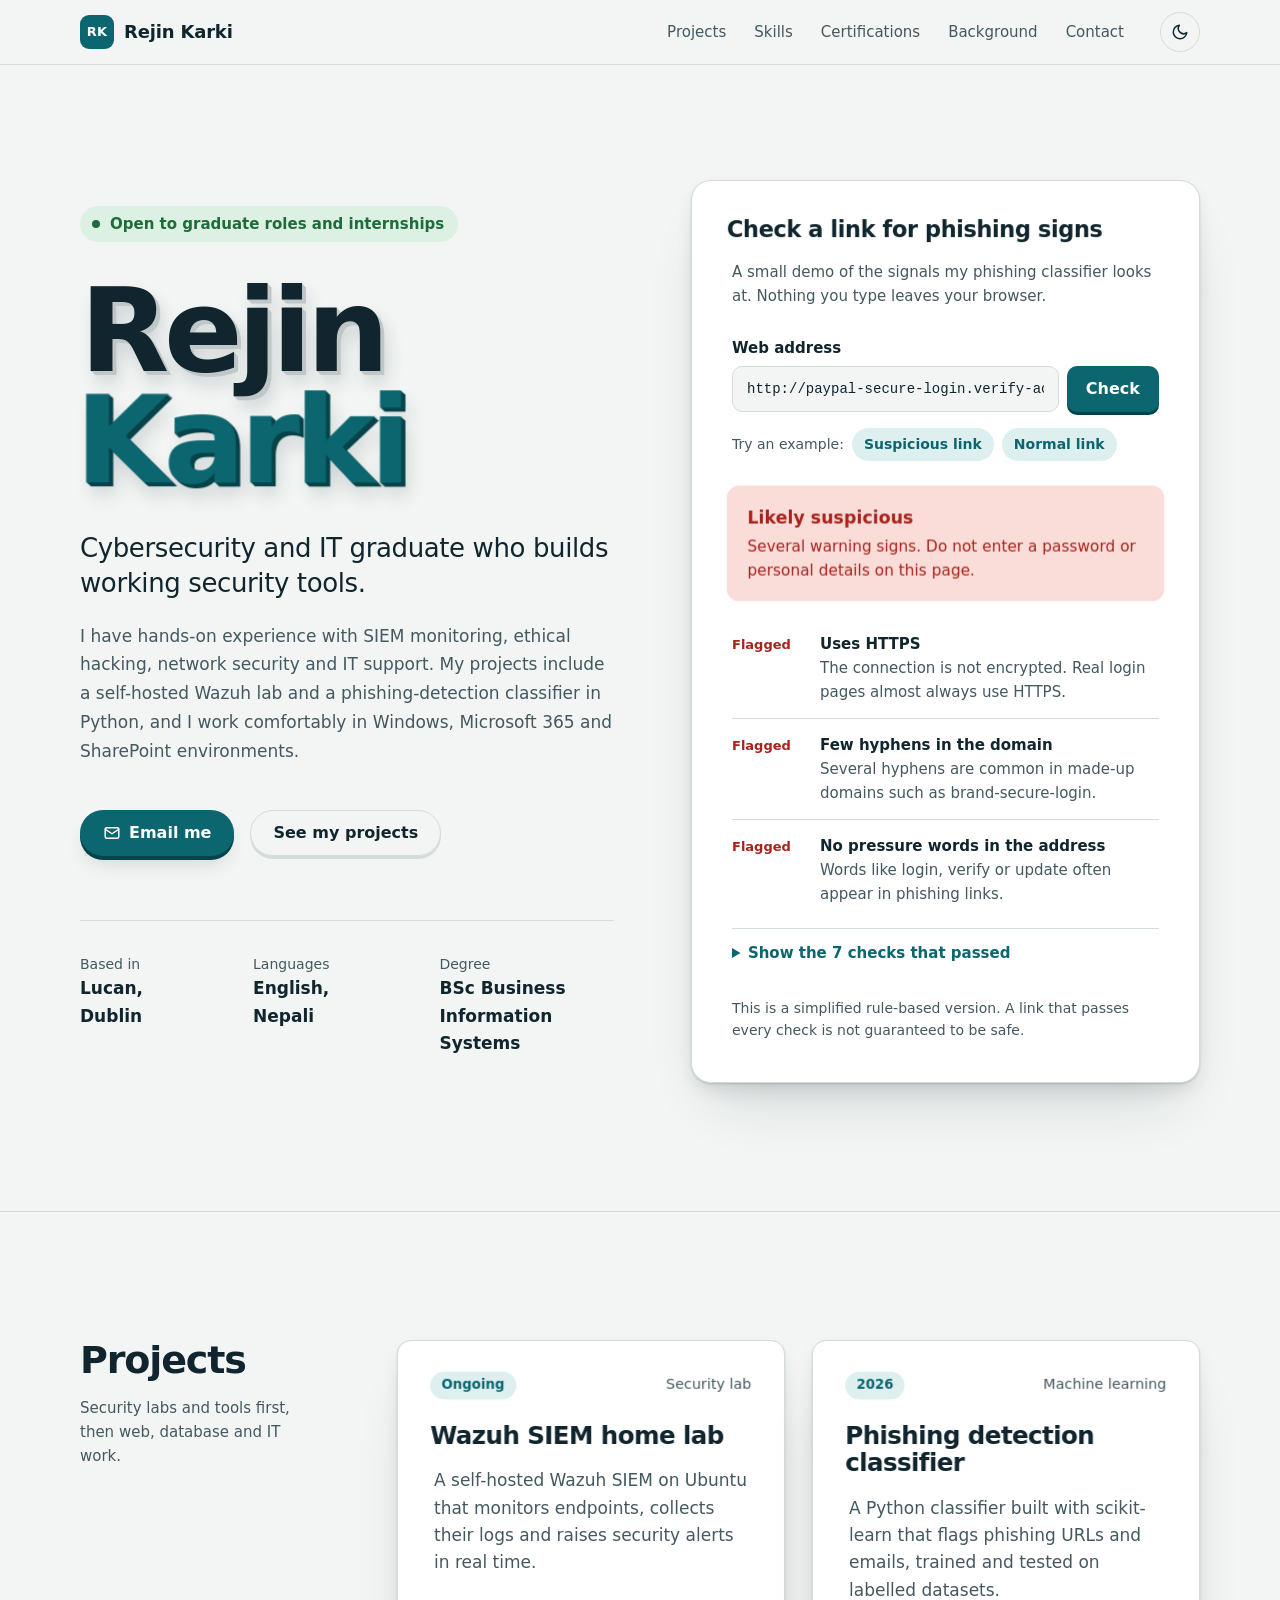
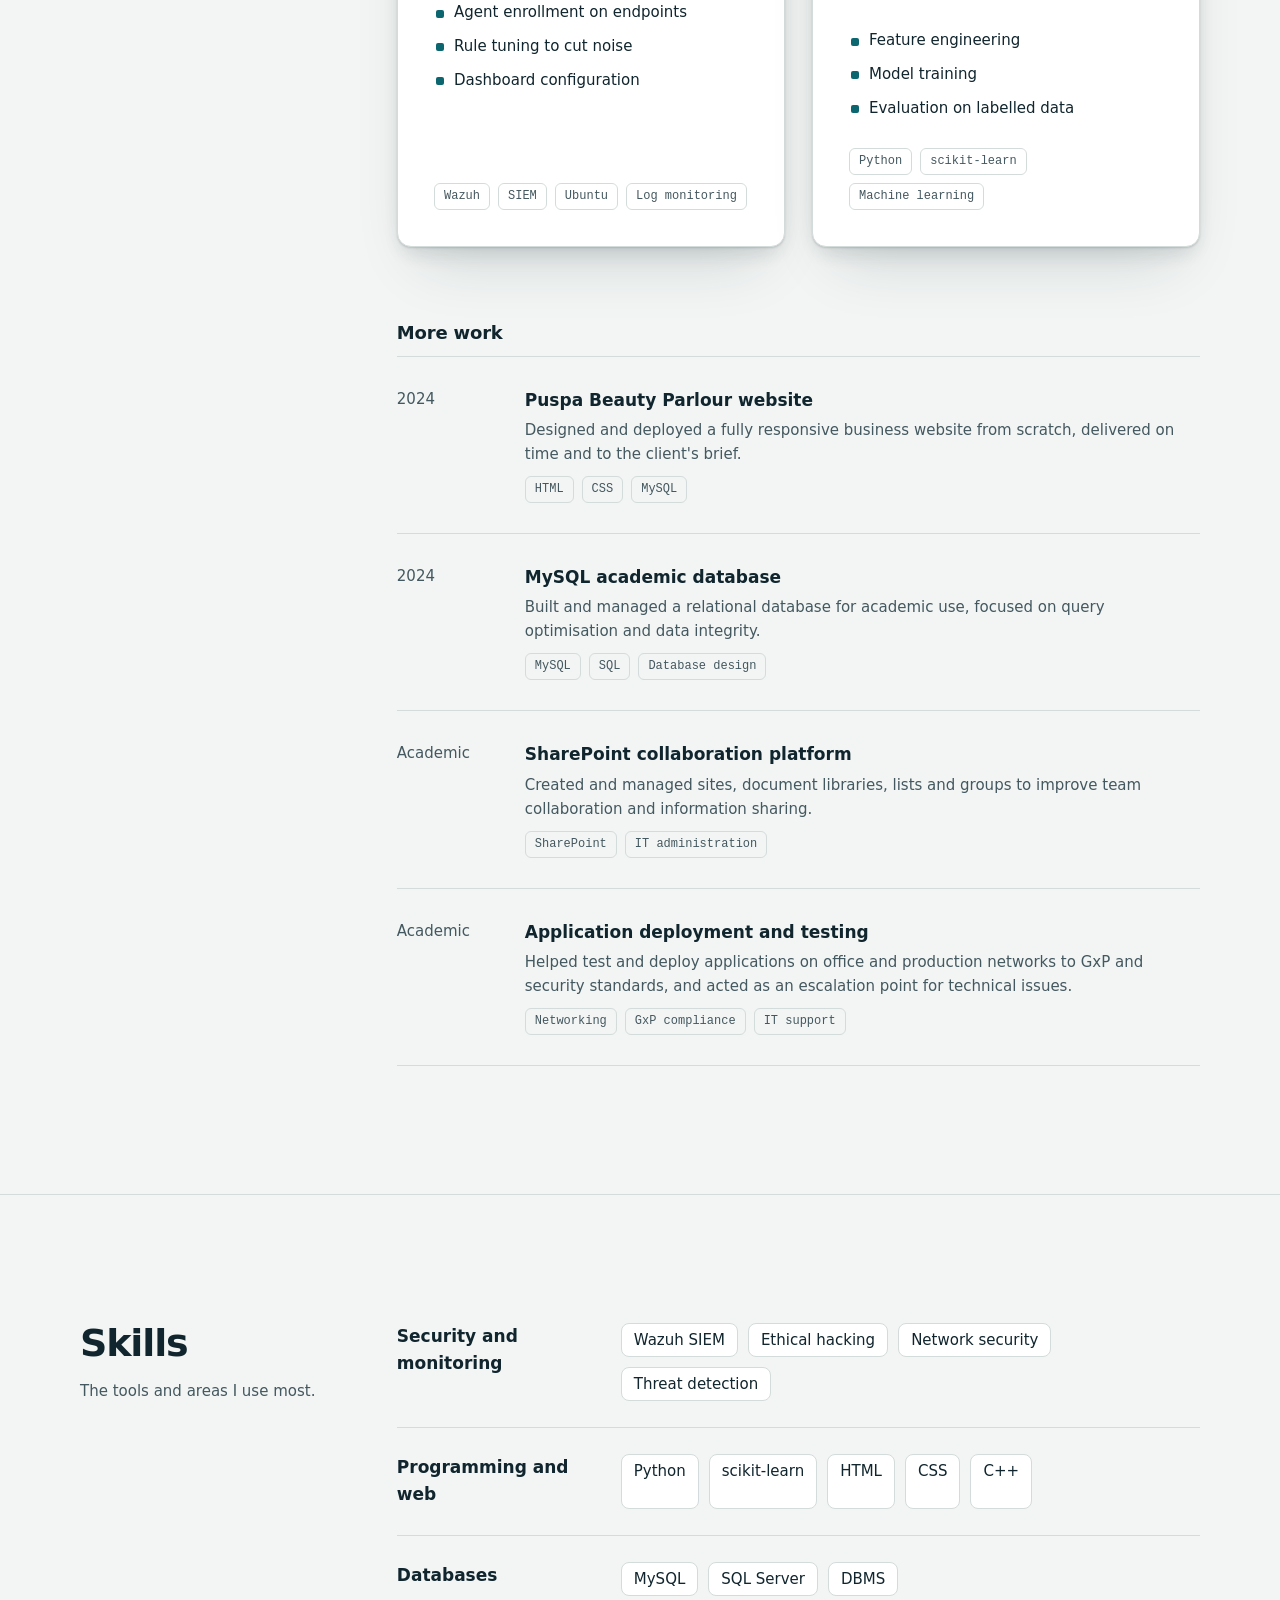
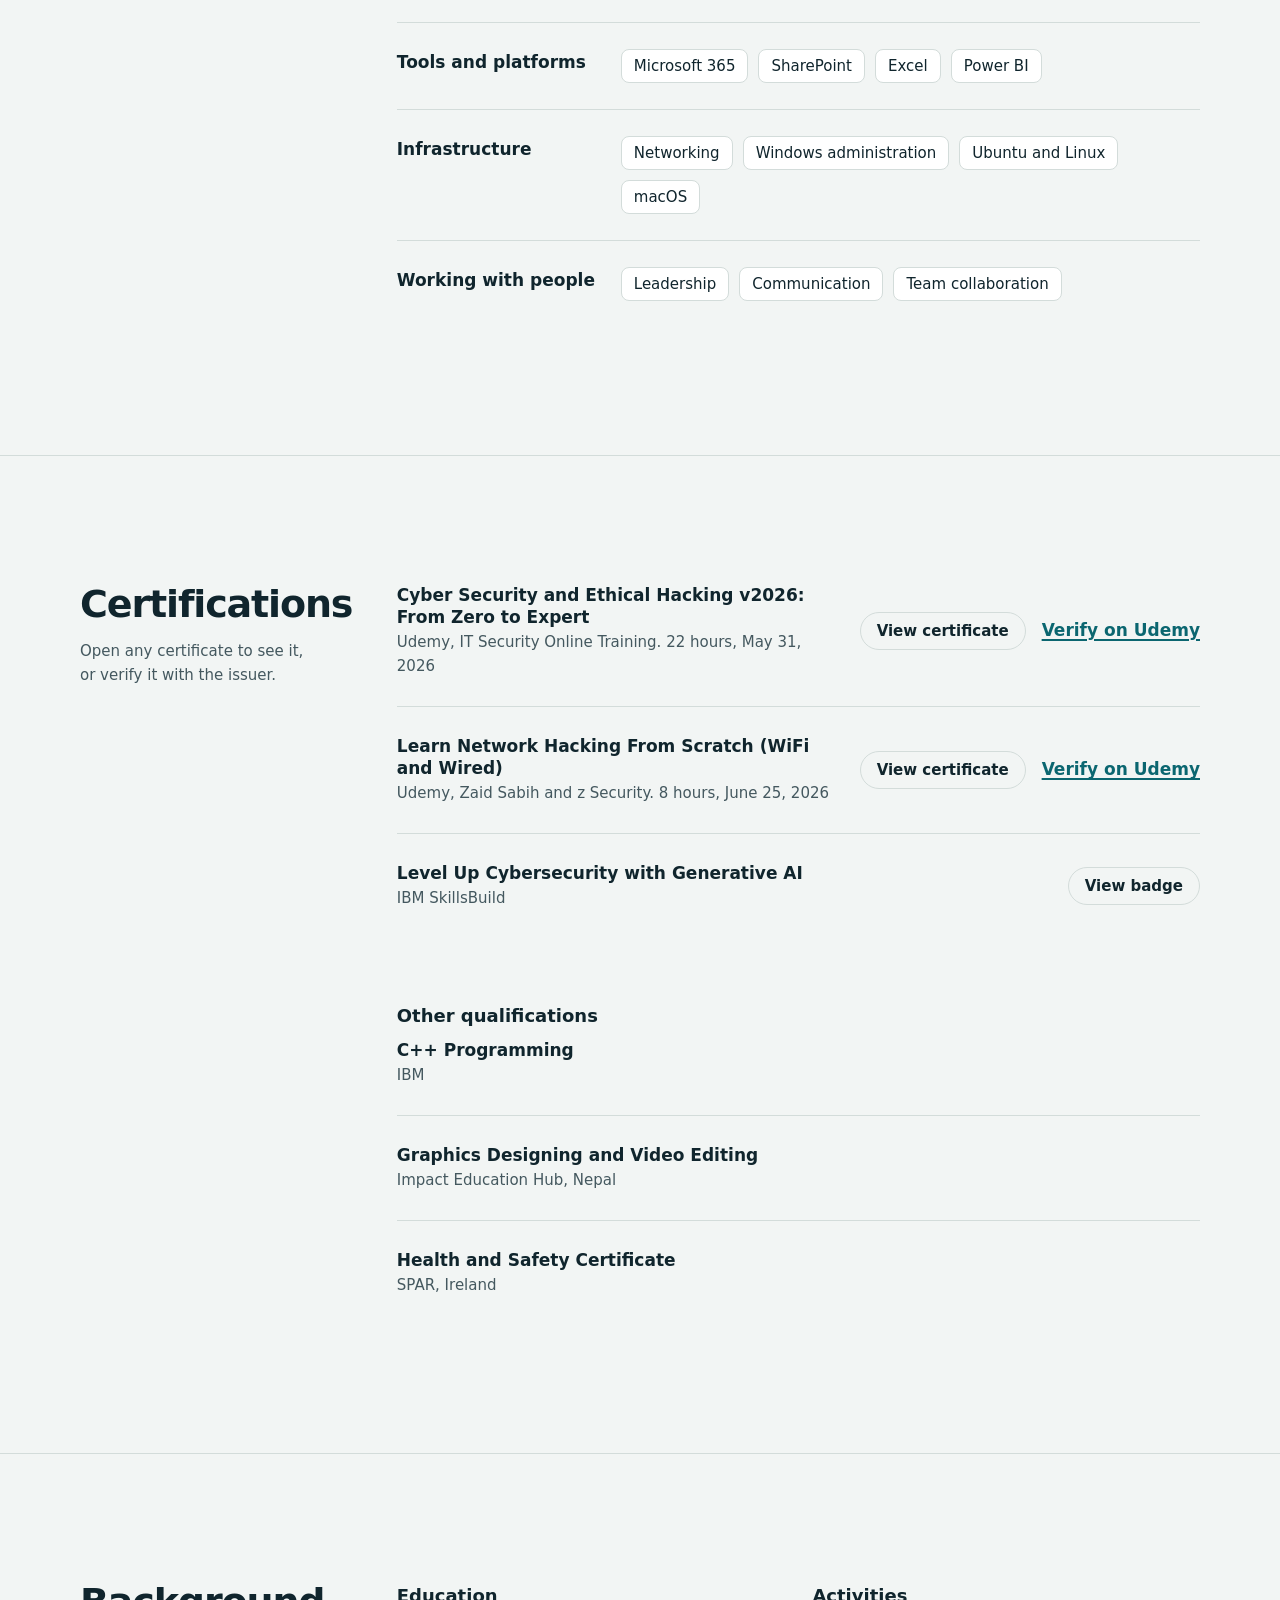
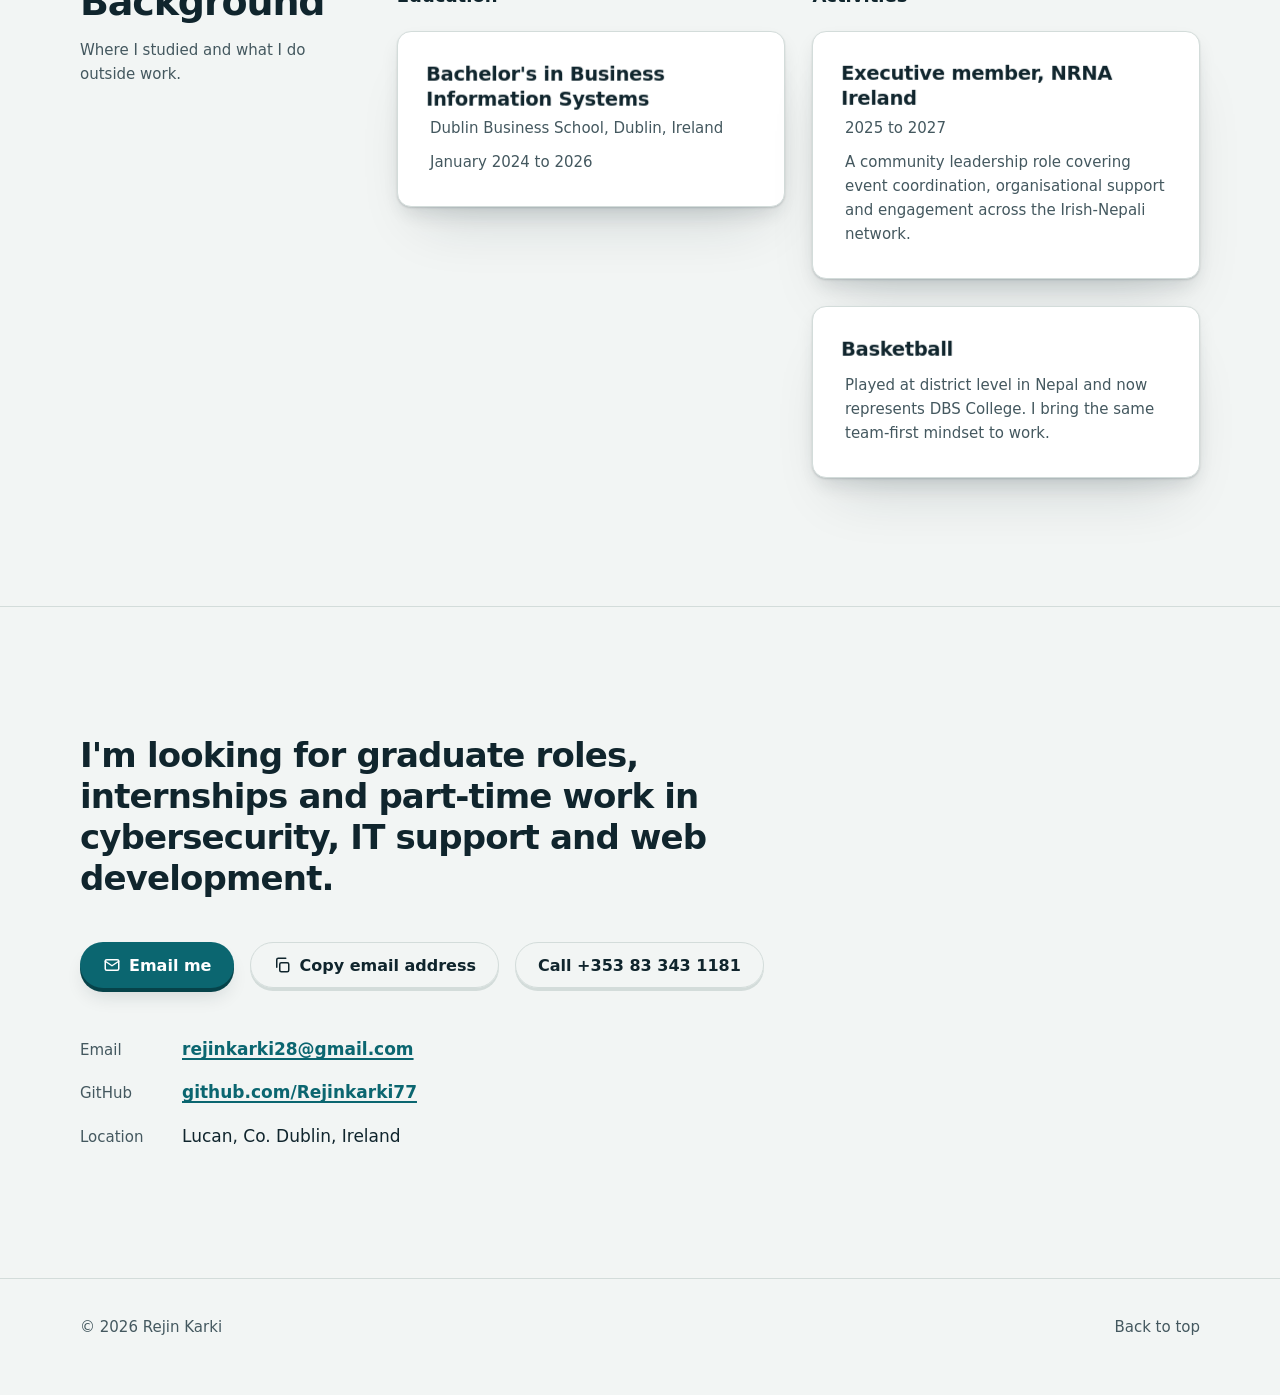
==== commit 09c0a48e: "Better spacing rhythm and 3D depth: tilt cards, extruded name, tactile buttons Co-Authored-By: Claud" ====
--- a/index.html
+++ b/index.html
@@ -65,11 +65,11 @@
 <main id="main">
 
   <!-- ───────── Hero ───────── -->
-  <section class="hero" id="top" aria-labelledby="heroName">
+  <section class="hero" id="top" data-tilt-zone aria-labelledby="heroName">
     <div class="wrap hero-grid">
       <div>
         <p class="status rise d0">Open to graduate roles and internships</p>
-        <h1 id="heroName" class="rise d1"><span>Rejin</span><span class="surname">Karki</span></h1>
+        <h1 id="heroName" class="rise d1" data-tilt="7"><span>Rejin</span><span class="surname">Karki</span></h1>
         <p class="hero-role rise d2">Cybersecurity and IT graduate who builds working security tools.</p>
         <p class="hero-bio rise d3">
           I have hands-on experience with SIEM monitoring, ethical hacking, network security and IT support. My projects include a self-hosted Wazuh lab and a phishing-detection classifier in Python, and I work comfortably in Windows, Microsoft 365 and SharePoint environments.
@@ -89,7 +89,7 @@
       </div>
 
       <!-- Interactive demo: the idea behind the phishing classifier -->
-      <section class="checker rise d3" aria-labelledby="checkerTitle">
+      <section class="checker tilt rise d3" data-tilt="6" aria-labelledby="checkerTitle">
         <h2 id="checkerTitle">Check a link for phishing signs</h2>
         <p class="checker-sub">A small demo of the signals my phishing classifier looks at. Nothing you type leaves your browser.</p>
 
@@ -130,7 +130,7 @@
       </div>
       <div>
         <div class="featured">
-          <article class="project">
+          <article class="project tilt" data-tilt="5">
             <div class="project-meta"><span class="badge">Ongoing</span><span>Security lab</span></div>
             <h3>Wazuh SIEM home lab</h3>
             <p>A self-hosted Wazuh SIEM on Ubuntu that monitors endpoints, collects their logs and raises security alerts in real time.</p>
@@ -142,7 +142,7 @@
             <ul class="stack" aria-label="Technologies"><li>Wazuh</li><li>SIEM</li><li>Ubuntu</li><li>Log monitoring</li></ul>
           </article>
 
-          <article class="project">
+          <article class="project tilt" data-tilt="5">
             <div class="project-meta"><span class="badge">2026</span><span>Machine learning</span></div>
             <h3>Phishing detection classifier</h3>
             <p>A Python classifier built with scikit-learn that flags phishing URLs and emails, trained and tested on labelled datasets.</p>
@@ -272,7 +272,7 @@
       <div class="bg-cols">
         <div>
           <h3 class="bg-heading">Education</h3>
-          <div class="card">
+          <div class="card tilt" data-tilt="4">
             <h3>Bachelor's in Business Information Systems</h3>
             <p class="sub">Dublin Business School, Dublin, Ireland</p>
             <p class="desc">January 2024 to 2026</p>
@@ -281,13 +281,13 @@
         <div class="bg-stack">
           <div>
             <h3 class="bg-heading">Activities</h3>
-            <div class="card">
+            <div class="card tilt" data-tilt="4">
               <h3>Executive member, NRNA Ireland</h3>
               <p class="sub">2025 to 2027</p>
               <p class="desc">A community leadership role covering event coordination, organisational support and engagement across the Irish-Nepali network.</p>
             </div>
           </div>
-          <div class="card">
+          <div class="card tilt" data-tilt="4">
             <h3>Basketball</h3>
             <p class="desc">Played at district level in Nepal and now represents DBS College. I bring the same team-first mindset to work.</p>
           </div>
--- a/assets/site.css
+++ b/assets/site.css
@@ -188,7 +188,7 @@
   .facts dd { font-weight: 600; }
 
   /* One orchestrated entrance, on load only */
-  .rise { animation: rise .7s cubic-bezier(.2,.7,.2,1) both;  }
+  .rise { animation: rise .7s cubic-bezier(.2,.7,.2,1) backwards;  }
   @keyframes rise { from { opacity: 0; transform: translateY(14px); } to { opacity: 1; transform: none; } }
 
   /* ───────── Link checker (hero signature) ───────── */
@@ -411,3 +411,114 @@
   .sr-only { position: absolute; width: 1px; height: 1px; margin: -1px; padding: 0; overflow: hidden; clip: rect(0 0 0 0); white-space: nowrap; border: 0; }
 
   .d0{animation-delay:0ms}.d1{animation-delay:90ms}.d2{animation-delay:180ms}.d3{animation-delay:270ms}.d4{animation-delay:360ms}.d5{animation-delay:450ms}
+
+/* ───────── Refinements: spacing rhythm ───────── */
+:root { --teal-deep: #06434A; --depth: rgba(16,37,45,.16); }
+:root[data-theme="dark"] { --teal-deep: #2A858E; --depth: rgba(0,0,0,.5); }
+@media (prefers-color-scheme: dark) { :root:not([data-theme="light"]) { --teal-deep: #2A858E; --depth: rgba(0,0,0,.5); } }
+
+.hero { padding: clamp(56px, 9vw, 120px) 0 clamp(72px, 10vw, 144px); }
+.hero-grid { gap: clamp(40px, 6vw, 104px); }
+.status { margin-bottom: 36px; }
+.hero-role { margin-top: 40px; }
+.hero-bio { margin-top: 20px; line-height: 1.7; }
+.hero-actions { margin-top: 44px; gap: 16px; }
+.facts { margin-top: 64px; padding-top: 32px; gap: 20px 48px; }
+
+.section { padding: clamp(72px, 10vw, 136px) 0; }
+.section-grid { gap: clamp(32px, 6vw, 104px); }
+.section-head p { margin-top: 14px; }
+.featured { gap: 28px; }
+.project { padding: 36px; }
+.project h3 { margin-top: 22px; }
+.project p { margin-top: 14px; }
+.project-covers { margin-top: 24px; gap: 10px; }
+.stack { padding-top: 28px; gap: 8px; }
+.more-title { margin-top: 72px; margin-bottom: 8px; }
+.more-list > li { padding: 30px 0; gap: 8px 32px; }
+.skill-row { padding: 26px 0; }
+.skill-row dd { gap: 10px; }
+.cert-list > li { padding: 28px 0; }
+.cert-subhead { margin-top: 64px; margin-bottom: 8px; }
+.bg-cols { gap: 28px; }
+.card { padding: 32px; }
+.bg-heading { margin-bottom: 20px; }
+.bg-stack > * + * { margin-top: 28px; }
+.contact-actions { margin-top: 44px; gap: 16px; }
+.contact-list { margin-top: 48px; gap: 16px; }
+.site-footer { padding: 36px 0 56px; }
+
+.checker { padding: clamp(24px, 3.4vw, 40px); }
+.checker-form { margin-top: 28px; }
+.samples { margin-top: 16px; }
+.verdict { margin-top: 28px; padding: 18px 20px; }
+.checks { margin-top: 16px; }
+.checks li { padding: 14px 0; }
+.checker-note { margin-top: 20px; }
+
+/* ───────── Refinements: 3D depth ───────── */
+.tilt {
+  position: relative;
+  transform-style: preserve-3d;
+  transform: perspective(1100px) rotateX(var(--rx, 0deg)) rotateY(var(--ry, 0deg));
+  transition: transform .3s ease-out, box-shadow .3s ease-out;
+  box-shadow: 0 1px 2px var(--depth), 0 10px 22px -6px var(--depth), 0 34px 60px -24px var(--depth);
+}
+.tilt.is-tilting {
+  transition: transform .08s linear, box-shadow .3s ease-out;
+  box-shadow: 0 2px 4px var(--depth), 0 18px 34px -8px var(--depth), 0 50px 80px -26px var(--depth);
+}
+.tilt::after {
+  content: ""; position: absolute; inset: 0; border-radius: inherit; pointer-events: none;
+  background: radial-gradient(420px circle at var(--gx, 50%) var(--gy, 0%), rgba(255,255,255,.22), transparent 60%);
+  opacity: 0; transition: opacity .3s;
+}
+:root[data-theme="dark"] .tilt::after { background: radial-gradient(420px circle at var(--gx, 50%) var(--gy, 0%), rgba(255,255,255,.07), transparent 60%); }
+.tilt.is-tilting::after { opacity: 1; }
+.checker > h2, .checker .verdict, .checker .checker-field,
+.project > h3, .project > .project-meta, .card > h3 { transform: translateZ(26px); }
+
+h1[data-tilt] {
+  transform-style: preserve-3d;
+  transform: perspective(900px) rotateX(var(--rx, 0deg)) rotateY(var(--ry, 0deg));
+  transform-origin: 20% 50%;
+  transition: transform .3s ease-out;
+}
+.hero h1 span:first-child { text-shadow:
+  1px 1px 0 color-mix(in srgb, var(--ink) 30%, var(--bg)), 2px 2px 0 color-mix(in srgb, var(--ink) 30%, var(--bg)),
+  3px 3px 0 color-mix(in srgb, var(--ink) 30%, var(--bg)), 4px 4px 0 color-mix(in srgb, var(--ink) 30%, var(--bg)),
+  5px 5px 0 color-mix(in srgb, var(--ink) 30%, var(--bg)), 6px 6px 0 color-mix(in srgb, var(--ink) 30%, var(--bg)),
+  10px 16px 26px var(--depth); }
+.hero h1 .surname { transform: translateZ(40px); text-shadow:
+  1px 1px 0 var(--teal-deep), 2px 2px 0 var(--teal-deep), 3px 3px 0 var(--teal-deep),
+  4px 4px 0 var(--teal-deep), 5px 5px 0 var(--teal-deep), 6px 6px 0 var(--teal-deep),
+  10px 16px 26px var(--depth); }
+
+/* Tactile buttons */
+.btn-primary { box-shadow: 0 4px 0 var(--teal-deep), 0 12px 20px -6px var(--depth); transition: transform .12s, box-shadow .12s, filter .15s; }
+.btn-primary:hover { transform: translateY(-2px); box-shadow: 0 6px 0 var(--teal-deep), 0 18px 26px -8px var(--depth); filter: none; }
+.btn-primary:active { transform: translateY(4px); box-shadow: 0 0 0 var(--teal-deep), 0 4px 8px -4px var(--depth); }
+.btn-ghost { box-shadow: 0 3px 0 var(--rule); transition: transform .12s, box-shadow .12s, border-color .15s, color .15s; }
+.btn-ghost:hover { transform: translateY(-2px); box-shadow: 0 5px 0 var(--rule); }
+.btn-ghost:active { transform: translateY(3px); box-shadow: 0 0 0 var(--rule); }
+.checker-field .btn { box-shadow: 0 3px 0 var(--teal-deep); }
+
+@media (prefers-reduced-motion: reduce) {
+  .tilt, h1[data-tilt] { transform: none !important; transition: none; }
+  .checker > h2, .checker .verdict, .checker .checker-field, .project > h3, .project > .project-meta, .card > h3, .hero h1 .surname { transform: none; }
+  .btn-primary, .btn-ghost { transition: none; }
+}
+@media print {
+  .tilt, h1[data-tilt] { transform: none !important; box-shadow: none; }
+  .tilt::after { display: none; }
+  .hero h1 span, .hero h1 .surname { text-shadow: none; transform: none; }
+}
+
+/* Cleaner extrusion: shallower, crisper */
+.hero h1 span:first-child { text-shadow:
+  1px 1px 0 color-mix(in srgb, var(--ink) 22%, var(--bg)), 2px 2px 0 color-mix(in srgb, var(--ink) 22%, var(--bg)),
+  3px 3px 0 color-mix(in srgb, var(--ink) 22%, var(--bg)), 4px 4px 0 color-mix(in srgb, var(--ink) 22%, var(--bg)),
+  6px 12px 18px var(--depth); }
+.hero h1 .surname { text-shadow:
+  1px 1px 0 var(--teal-deep), 2px 2px 0 var(--teal-deep), 3px 3px 0 var(--teal-deep), 4px 4px 0 var(--teal-deep),
+  6px 12px 18px var(--depth); }
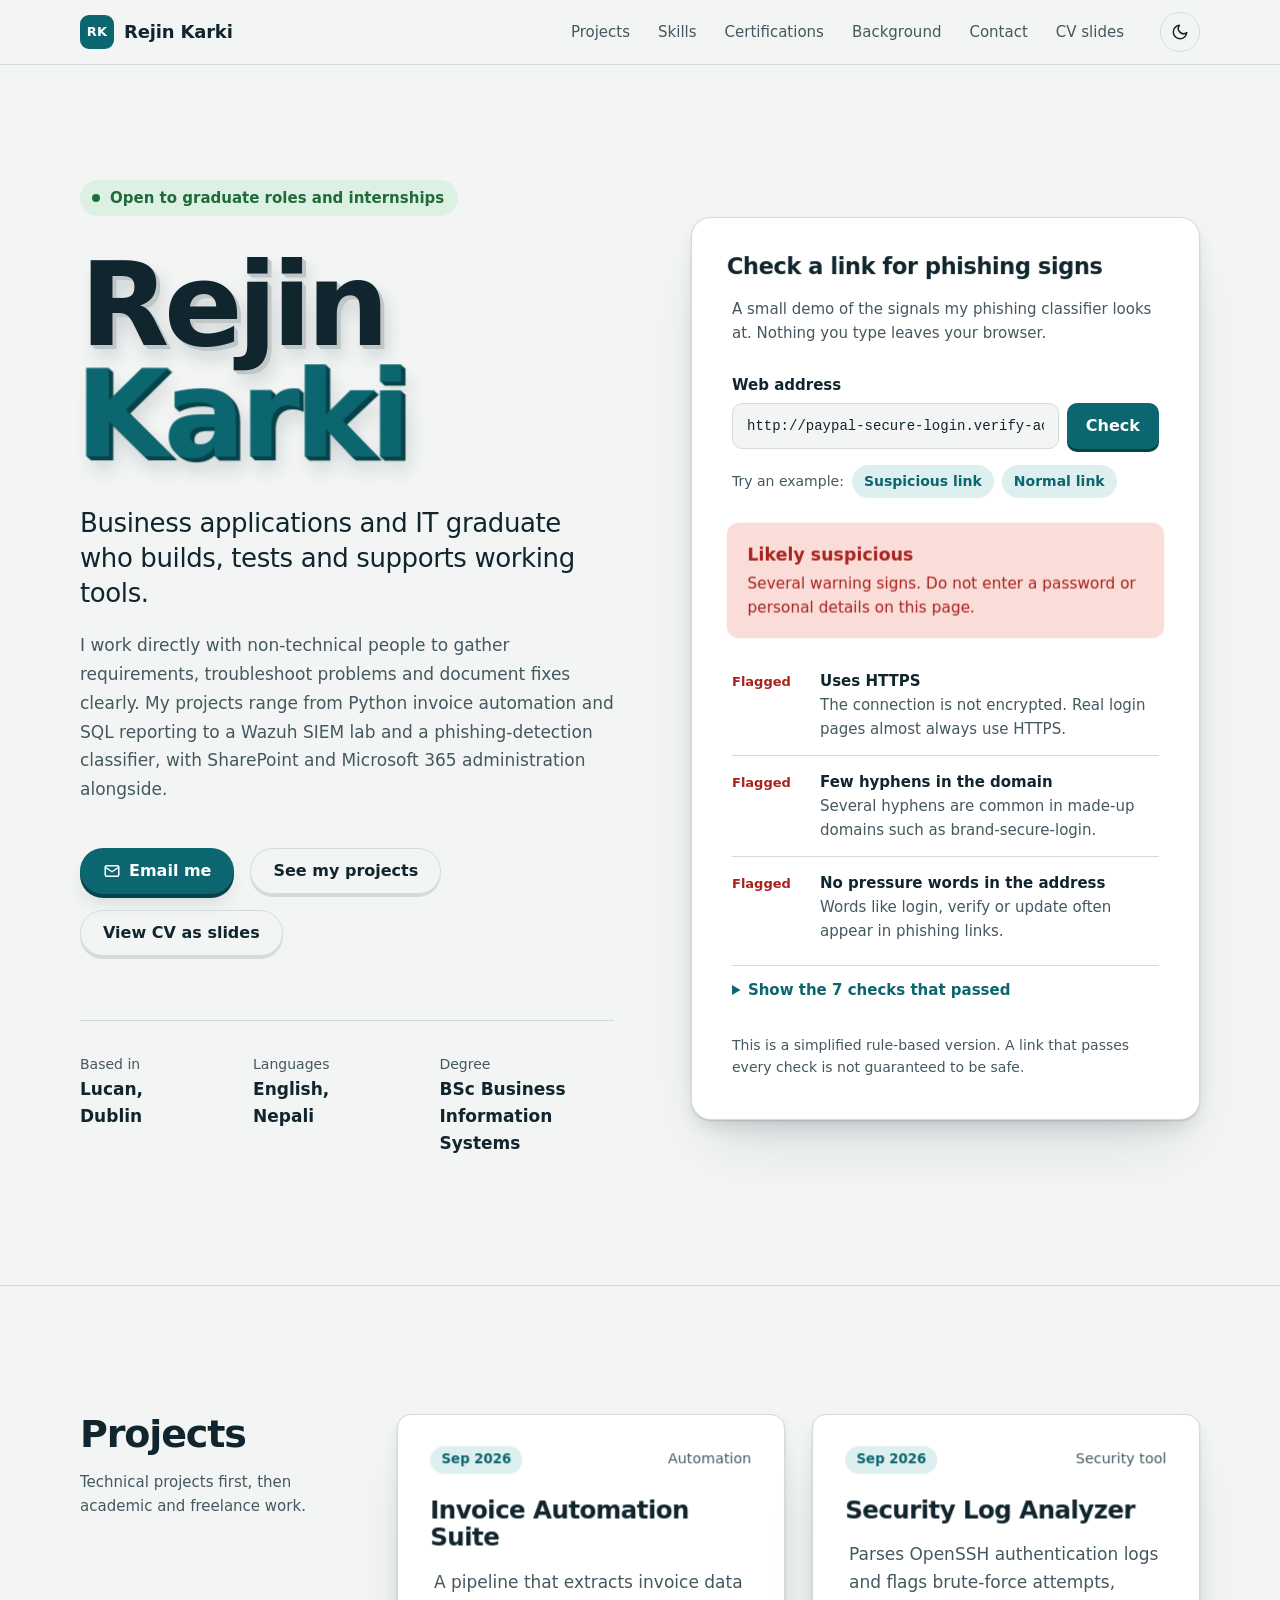
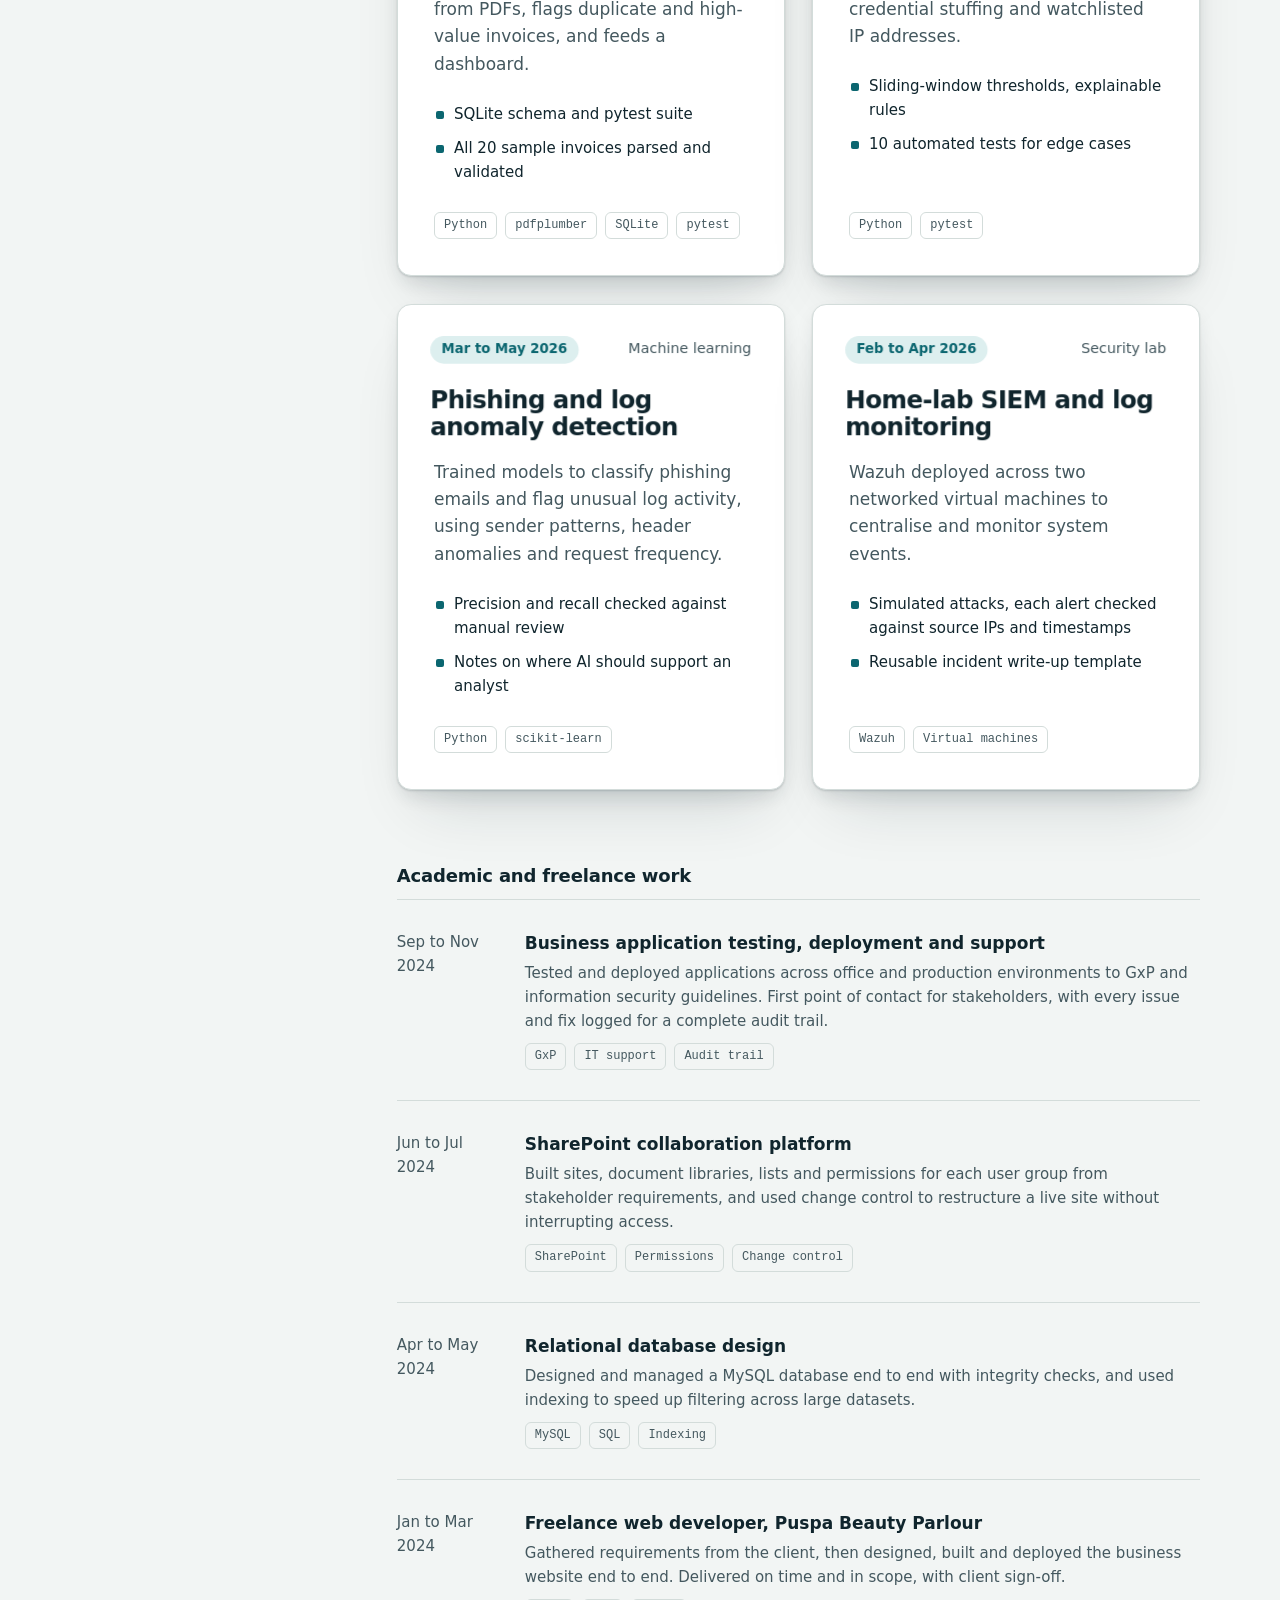
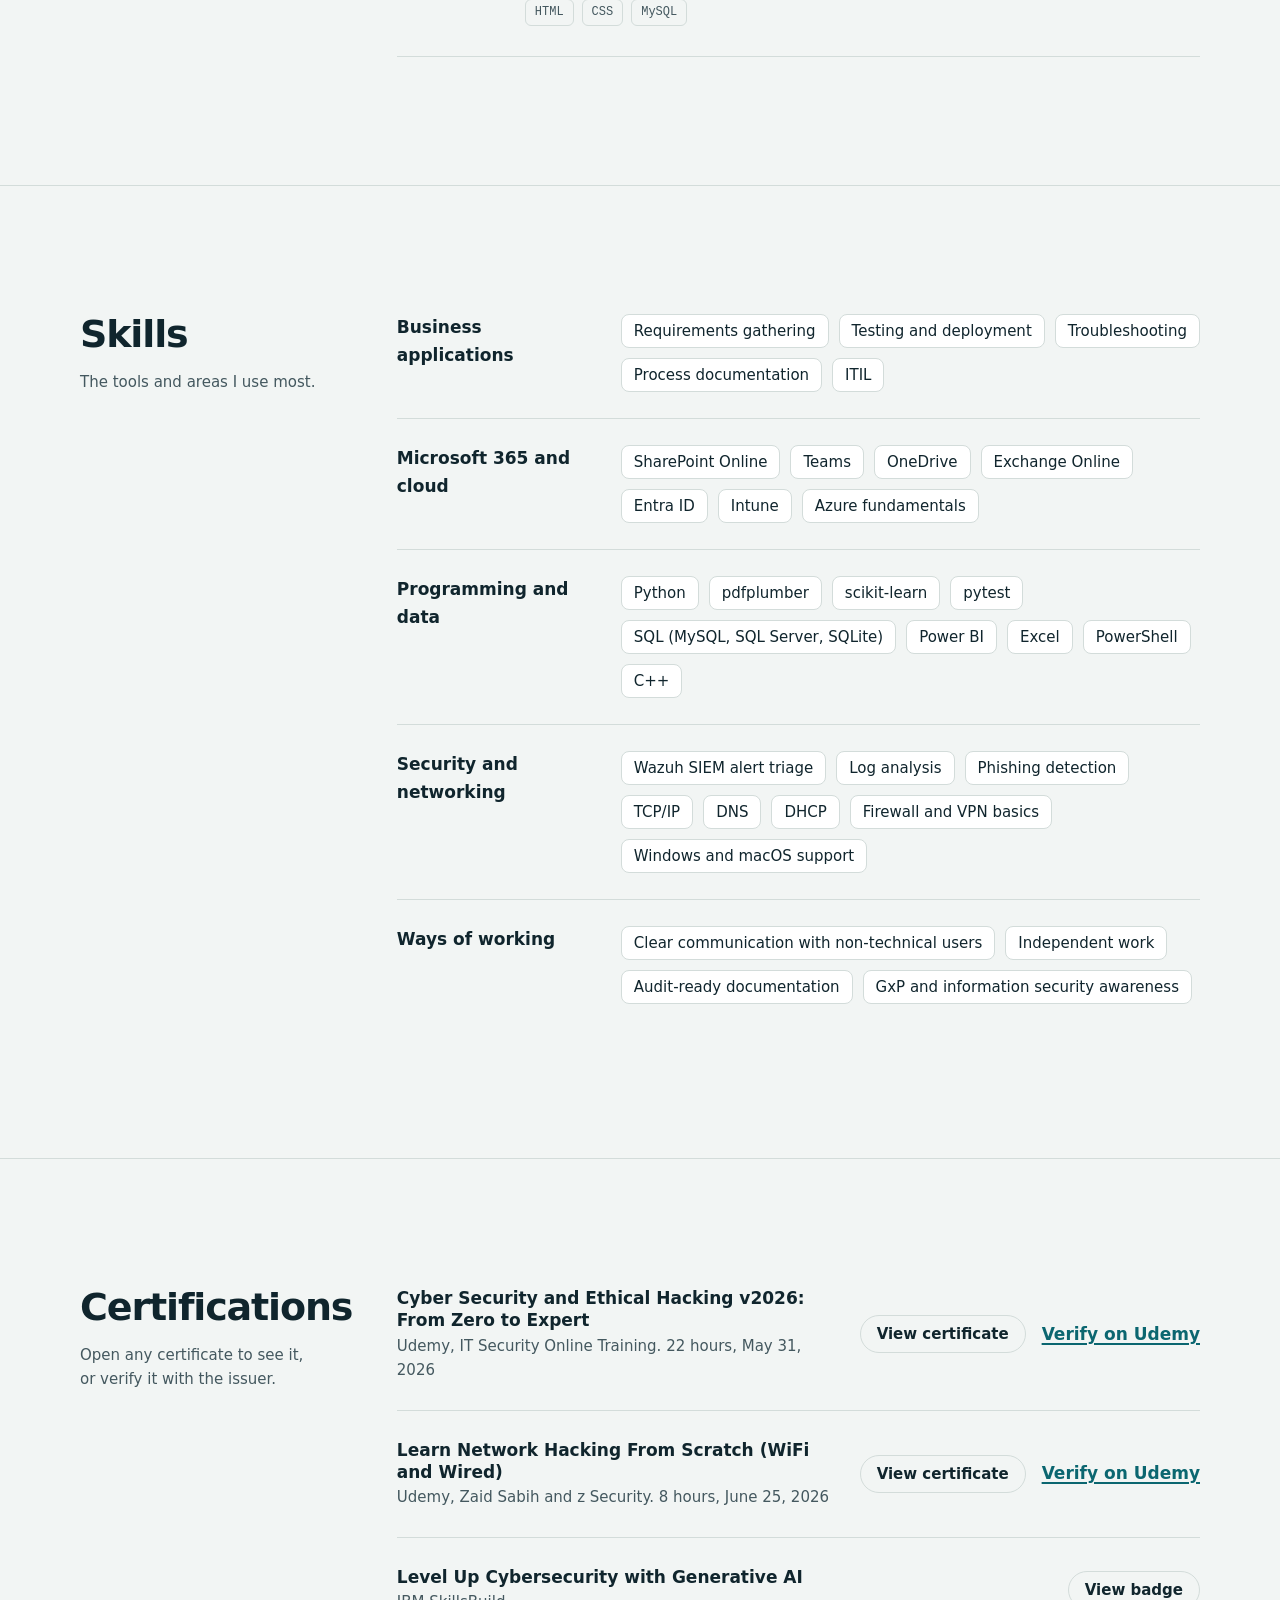
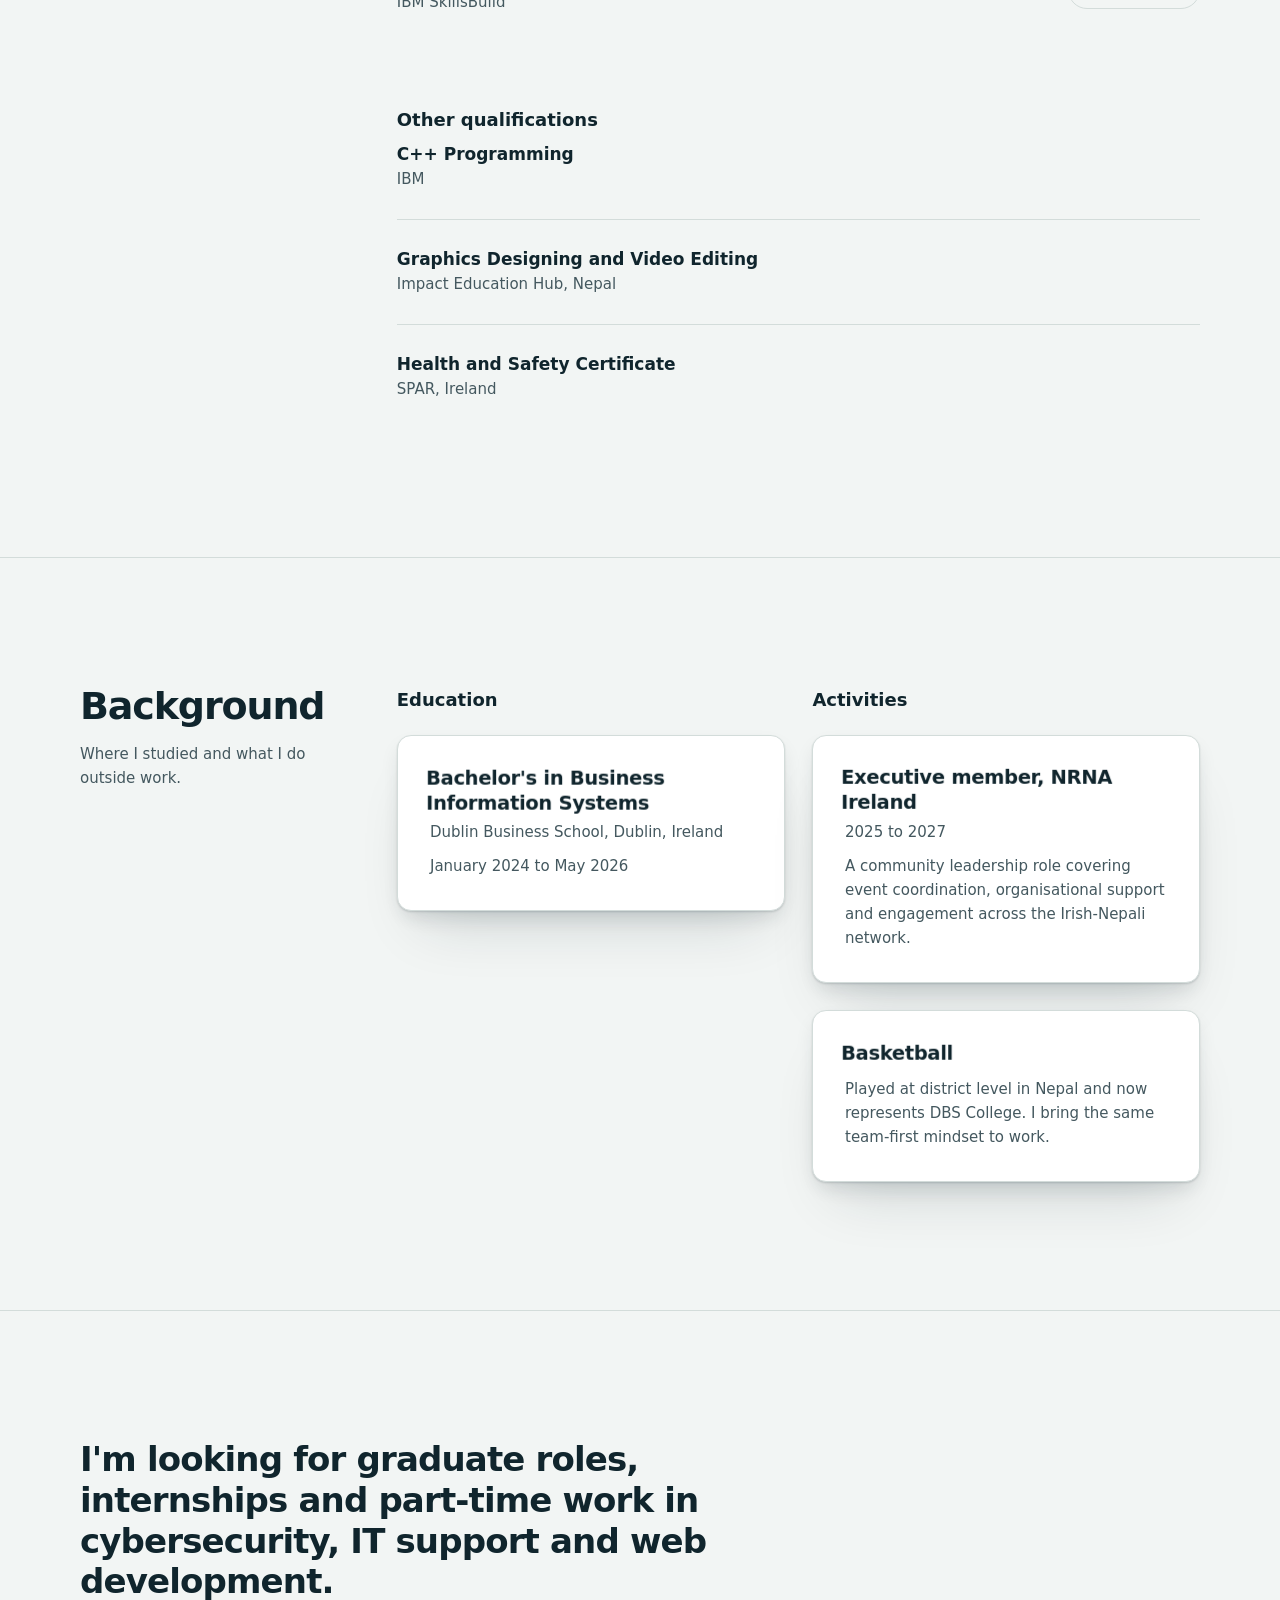
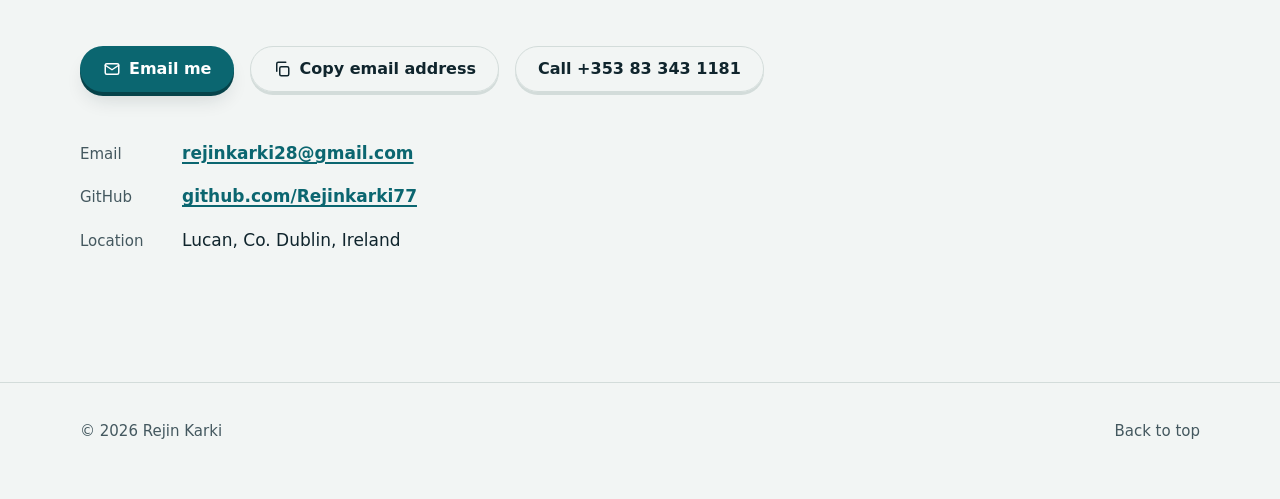
==== commit 6054a3d3: "Add 3D CV slide deck and sync portfolio content with the CV Co-Authored-By: Claude Sonnet 5.5 <norep" ====
--- a/index.html
+++ b/index.html
@@ -7,7 +7,7 @@
 <link rel="stylesheet" href="assets/site.css" />
 <script src="assets/theme.js"></script>
 <meta name="viewport" content="width=device-width, initial-scale=1" />
-<title>Rejin Karki — Cybersecurity & IT Graduate, Dublin</title>
+<title>Rejin Karki — Business Applications & IT Analyst, Dublin</title>
 <meta name="description" content="Rejin Karki is a cybersecurity and IT graduate in Dublin with hands-on experience in SIEM monitoring, ethical hacking, network security and IT support. Open to graduate roles and internships." />
 <meta name="theme-color" content="#0B6670" />
 <link rel="canonical" href="https://rejinkarki77.github.io/rejin-karki-portfolio/" />
@@ -54,6 +54,7 @@
       <a href="#certifications">Certifications</a>
       <a href="#background">Background</a>
       <a href="#contact">Contact</a>
+      <a href="slides.html">CV slides</a>
     </nav>
     <button class="theme-toggle" id="themeToggle" type="button" aria-label="Switch to dark theme">
       <svg class="icon-moon" viewBox="0 0 24 24" fill="none" stroke="currentColor" stroke-width="2" stroke-linecap="round" stroke-linejoin="round" aria-hidden="true"><path d="M21 12.8A9 9 0 1 1 11.2 3a7 7 0 0 0 9.8 9.8z"/></svg>
@@ -70,9 +71,9 @@
       <div>
         <p class="status rise d0">Open to graduate roles and internships</p>
         <h1 id="heroName" class="rise d1" data-tilt="7"><span>Rejin</span><span class="surname">Karki</span></h1>
-        <p class="hero-role rise d2">Cybersecurity and IT graduate who builds working security tools.</p>
+        <p class="hero-role rise d2">Business applications and IT graduate who builds, tests and supports working tools.</p>
         <p class="hero-bio rise d3">
-          I have hands-on experience with SIEM monitoring, ethical hacking, network security and IT support. My projects include a self-hosted Wazuh lab and a phishing-detection classifier in Python, and I work comfortably in Windows, Microsoft 365 and SharePoint environments.
+          I work directly with non-technical people to gather requirements, troubleshoot problems and document fixes clearly. My projects range from Python invoice automation and SQL reporting to a Wazuh SIEM lab and a phishing-detection classifier, with SharePoint and Microsoft 365 administration alongside.
         </p>
         <div class="hero-actions rise d4">
           <a class="btn btn-primary" href="mailto:rejinkarki28@gmail.com">
@@ -80,6 +81,7 @@
             Email me
           </a>
           <a class="btn btn-ghost" href="#projects">See my projects</a>
+          <a class="btn btn-ghost" href="slides.html">View CV as slides</a>
         </div>
         <dl class="facts rise d5">
           <div><dt>Based in</dt><dd>Lucan, Dublin</dd></div>
@@ -126,67 +128,84 @@
     <div class="wrap section-grid">
       <div class="section-head">
         <h2 id="projectsTitle">Projects</h2>
-        <p>Security labs and tools first, then web, database and IT work.</p>
+        <p>Technical projects first, then academic and freelance work.</p>
       </div>
       <div>
         <div class="featured">
           <article class="project tilt" data-tilt="5">
-            <div class="project-meta"><span class="badge">Ongoing</span><span>Security lab</span></div>
-            <h3>Wazuh SIEM home lab</h3>
-            <p>A self-hosted Wazuh SIEM on Ubuntu that monitors endpoints, collects their logs and raises security alerts in real time.</p>
+            <div class="project-meta"><span class="badge">Sep 2026</span><span>Automation</span></div>
+            <h3>Invoice Automation Suite</h3>
+            <p>A pipeline that extracts invoice data from PDFs, flags duplicate and high-value invoices, and feeds a dashboard.</p>
             <ul class="project-covers">
-              <li>Agent enrollment on endpoints</li>
-              <li>Rule tuning to cut noise</li>
-              <li>Dashboard configuration</li>
+              <li>SQLite schema and pytest suite</li>
+              <li>All 20 sample invoices parsed and validated</li>
             </ul>
-            <ul class="stack" aria-label="Technologies"><li>Wazuh</li><li>SIEM</li><li>Ubuntu</li><li>Log monitoring</li></ul>
+            <ul class="stack" aria-label="Technologies"><li>Python</li><li>pdfplumber</li><li>SQLite</li><li>pytest</li></ul>
           </article>
-
           <article class="project tilt" data-tilt="5">
-            <div class="project-meta"><span class="badge">2026</span><span>Machine learning</span></div>
-            <h3>Phishing detection classifier</h3>
-            <p>A Python classifier built with scikit-learn that flags phishing URLs and emails, trained and tested on labelled datasets.</p>
+            <div class="project-meta"><span class="badge">Sep 2026</span><span>Security tool</span></div>
+            <h3>Security Log Analyzer</h3>
+            <p>Parses OpenSSH authentication logs and flags brute-force attempts, credential stuffing and watchlisted IP addresses.</p>
             <ul class="project-covers">
-              <li>Feature engineering</li>
-              <li>Model training</li>
-              <li>Evaluation on labelled data</li>
+              <li>Sliding-window thresholds, explainable rules</li>
+              <li>10 automated tests for edge cases</li>
             </ul>
-            <ul class="stack" aria-label="Technologies"><li>Python</li><li>scikit-learn</li><li>Machine learning</li></ul>
+            <ul class="stack" aria-label="Technologies"><li>Python</li><li>pytest</li></ul>
           </article>
-        </div>
-
-        <h3 class="more-title">More work</h3>
+          <article class="project tilt" data-tilt="5">
+            <div class="project-meta"><span class="badge">Mar to May 2026</span><span>Machine learning</span></div>
+            <h3>Phishing and log anomaly detection</h3>
+            <p>Trained models to classify phishing emails and flag unusual log activity, using sender patterns, header anomalies and request frequency.</p>
+            <ul class="project-covers">
+              <li>Precision and recall checked against manual review</li>
+              <li>Notes on where AI should support an analyst</li>
+            </ul>
+            <ul class="stack" aria-label="Technologies"><li>Python</li><li>scikit-learn</li></ul>
+          </article>
+          <article class="project tilt" data-tilt="5">
+            <div class="project-meta"><span class="badge">Feb to Apr 2026</span><span>Security lab</span></div>
+            <h3>Home-lab SIEM and log monitoring</h3>
+            <p>Wazuh deployed across two networked virtual machines to centralise and monitor system events.</p>
+            <ul class="project-covers">
+              <li>Simulated attacks, each alert checked against source IPs and timestamps</li>
+              <li>Reusable incident write-up template</li>
+            </ul>
+            <ul class="stack" aria-label="Technologies"><li>Wazuh</li><li>Virtual machines</li></ul>
+          </article>
+        </div>
+
+        <h3 class="more-title">Academic and freelance work</h3>
         <ul class="more-list">
           <li>
-            <span class="more-year">2024</span>
-            <div>
-              <h4>Puspa Beauty Parlour website</h4>
-              <p>Designed and deployed a fully responsive business website from scratch, delivered on time and to the client's brief.</p>
+            <span class="more-year">Sep to Nov 2024</span>
+            <div>
+              <h4>Business application testing, deployment and support</h4>
+              <p>Tested and deployed applications across office and production environments to GxP and information security guidelines. First point of contact for stakeholders, with every issue and fix logged for a complete audit trail.</p>
+              <ul class="stack" aria-label="Technologies"><li>GxP</li><li>IT support</li><li>Audit trail</li></ul>
+            </div>
+          </li>
+          <li>
+            <span class="more-year">Jun to Jul 2024</span>
+            <div>
+              <h4>SharePoint collaboration platform</h4>
+              <p>Built sites, document libraries, lists and permissions for each user group from stakeholder requirements, and used change control to restructure a live site without interrupting access.</p>
+              <ul class="stack" aria-label="Technologies"><li>SharePoint</li><li>Permissions</li><li>Change control</li></ul>
+            </div>
+          </li>
+          <li>
+            <span class="more-year">Apr to May 2024</span>
+            <div>
+              <h4>Relational database design</h4>
+              <p>Designed and managed a MySQL database end to end with integrity checks, and used indexing to speed up filtering across large datasets.</p>
+              <ul class="stack" aria-label="Technologies"><li>MySQL</li><li>SQL</li><li>Indexing</li></ul>
+            </div>
+          </li>
+          <li>
+            <span class="more-year">Jan to Mar 2024</span>
+            <div>
+              <h4>Freelance web developer, Puspa Beauty Parlour</h4>
+              <p>Gathered requirements from the client, then designed, built and deployed the business website end to end. Delivered on time and in scope, with client sign-off.</p>
               <ul class="stack" aria-label="Technologies"><li>HTML</li><li>CSS</li><li>MySQL</li></ul>
-            </div>
-          </li>
-          <li>
-            <span class="more-year">2024</span>
-            <div>
-              <h4>MySQL academic database</h4>
-              <p>Built and managed a relational database for academic use, focused on query optimisation and data integrity.</p>
-              <ul class="stack" aria-label="Technologies"><li>MySQL</li><li>SQL</li><li>Database design</li></ul>
-            </div>
-          </li>
-          <li>
-            <span class="more-year">Academic</span>
-            <div>
-              <h4>SharePoint collaboration platform</h4>
-              <p>Created and managed sites, document libraries, lists and groups to improve team collaboration and information sharing.</p>
-              <ul class="stack" aria-label="Technologies"><li>SharePoint</li><li>IT administration</li></ul>
-            </div>
-          </li>
-          <li>
-            <span class="more-year">Academic</span>
-            <div>
-              <h4>Application deployment and testing</h4>
-              <p>Helped test and deploy applications on office and production networks to GxP and security standards, and acted as an escalation point for technical issues.</p>
-              <ul class="stack" aria-label="Technologies"><li>Networking</li><li>GxP compliance</li><li>IT support</li></ul>
             </div>
           </li>
         </ul>
@@ -202,12 +221,11 @@
         <p>The tools and areas I use most.</p>
       </div>
       <dl>
-        <div class="skill-row"><dt>Security and monitoring</dt><dd><span>Wazuh SIEM</span><span>Ethical hacking</span><span>Network security</span><span>Threat detection</span></dd></div>
-        <div class="skill-row"><dt>Programming and web</dt><dd><span>Python</span><span>scikit-learn</span><span>HTML</span><span>CSS</span><span>C++</span></dd></div>
-        <div class="skill-row"><dt>Databases</dt><dd><span>MySQL</span><span>SQL Server</span><span>DBMS</span></dd></div>
-        <div class="skill-row"><dt>Tools and platforms</dt><dd><span>Microsoft 365</span><span>SharePoint</span><span>Excel</span><span>Power BI</span></dd></div>
-        <div class="skill-row"><dt>Infrastructure</dt><dd><span>Networking</span><span>Windows administration</span><span>Ubuntu and Linux</span><span>macOS</span></dd></div>
-        <div class="skill-row"><dt>Working with people</dt><dd><span>Leadership</span><span>Communication</span><span>Team collaboration</span></dd></div>
+        <div class="skill-row"><dt>Business applications</dt><dd><span>Requirements gathering</span><span>Testing and deployment</span><span>Troubleshooting</span><span>Process documentation</span><span>ITIL</span></dd></div>
+        <div class="skill-row"><dt>Microsoft 365 and cloud</dt><dd><span>SharePoint Online</span><span>Teams</span><span>OneDrive</span><span>Exchange Online</span><span>Entra ID</span><span>Intune</span><span>Azure fundamentals</span></dd></div>
+        <div class="skill-row"><dt>Programming and data</dt><dd><span>Python</span><span>pdfplumber</span><span>scikit-learn</span><span>pytest</span><span>SQL (MySQL, SQL Server, SQLite)</span><span>Power BI</span><span>Excel</span><span>PowerShell</span><span>C++</span></dd></div>
+        <div class="skill-row"><dt>Security and networking</dt><dd><span>Wazuh SIEM alert triage</span><span>Log analysis</span><span>Phishing detection</span><span>TCP/IP</span><span>DNS</span><span>DHCP</span><span>Firewall and VPN basics</span><span>Windows and macOS support</span></dd></div>
+        <div class="skill-row"><dt>Ways of working</dt><dd><span>Clear communication with non-technical users</span><span>Independent work</span><span>Audit-ready documentation</span><span>GxP and information security awareness</span></dd></div>
       </dl>
     </div>
   </section>
@@ -275,7 +293,7 @@
           <div class="card tilt" data-tilt="4">
             <h3>Bachelor's in Business Information Systems</h3>
             <p class="sub">Dublin Business School, Dublin, Ireland</p>
-            <p class="desc">January 2024 to 2026</p>
+            <p class="desc">January 2024 to May 2026</p>
           </div>
         </div>
         <div class="bg-stack">
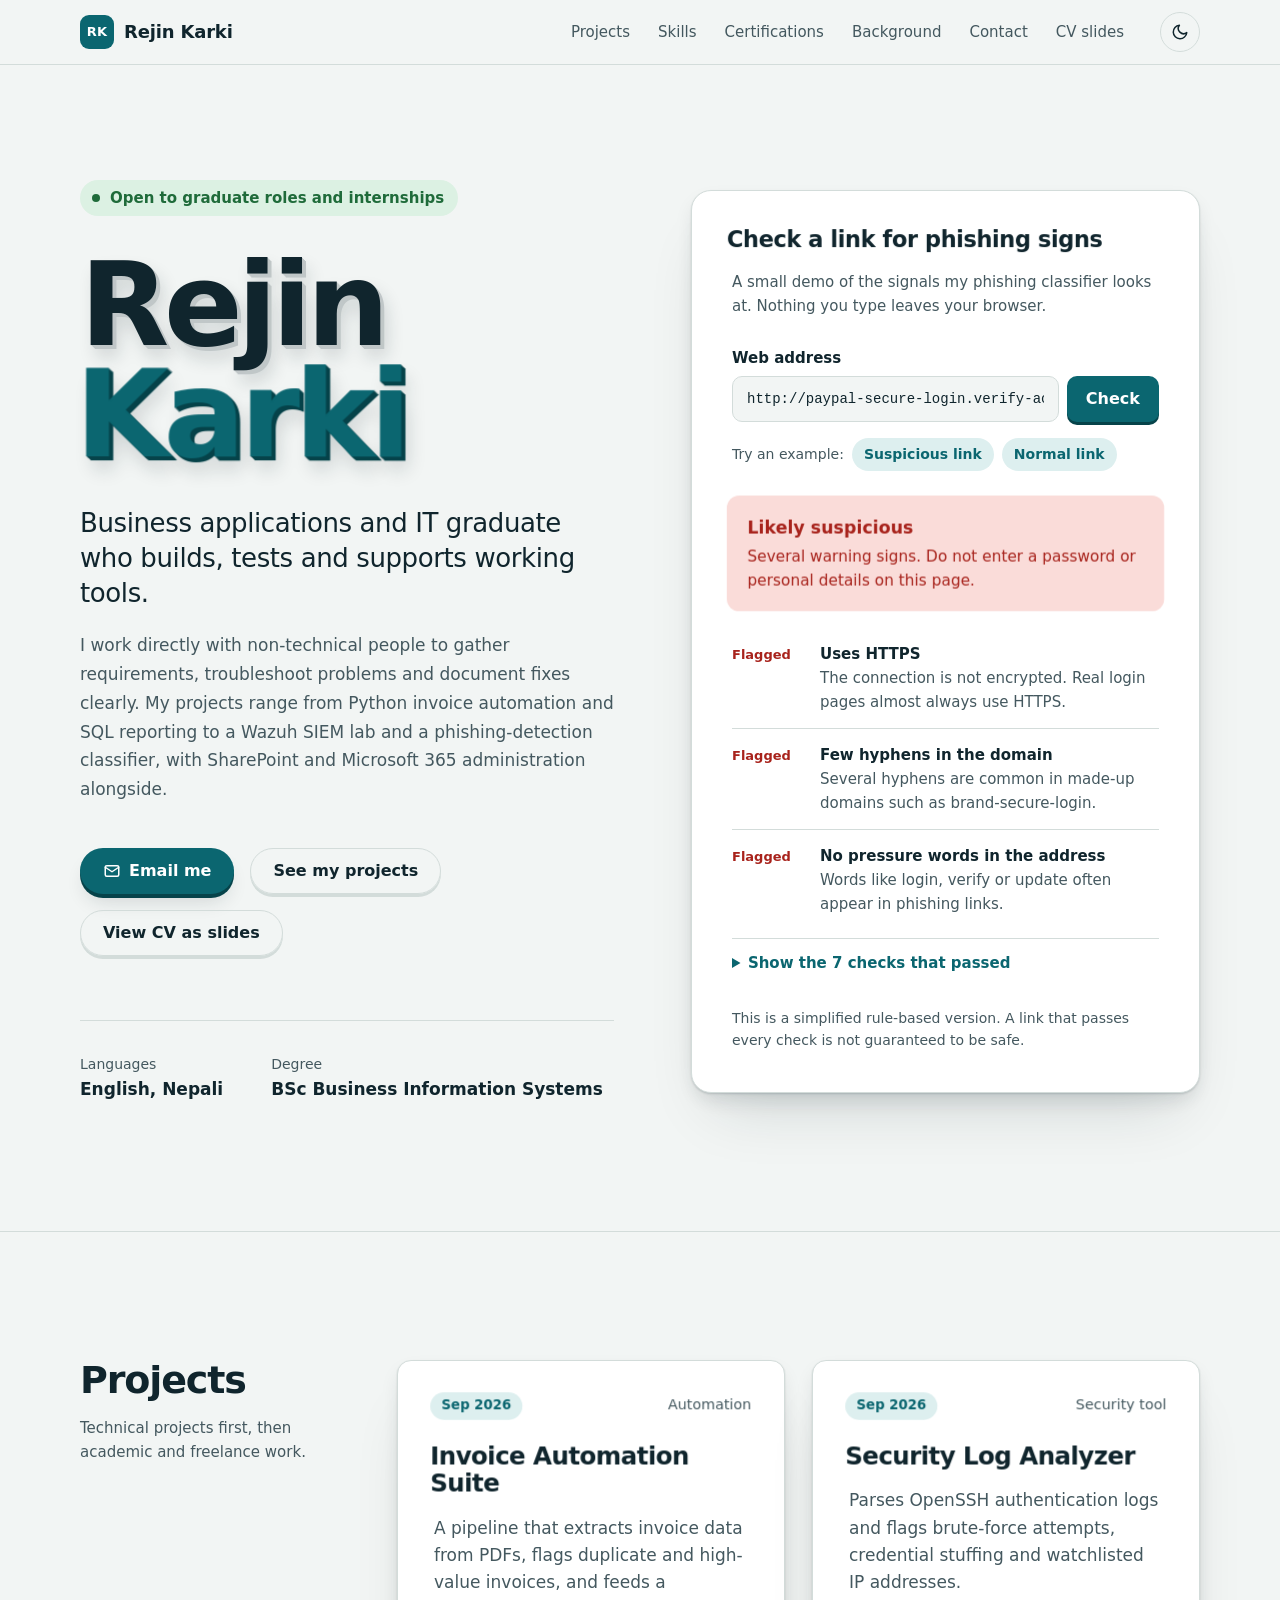
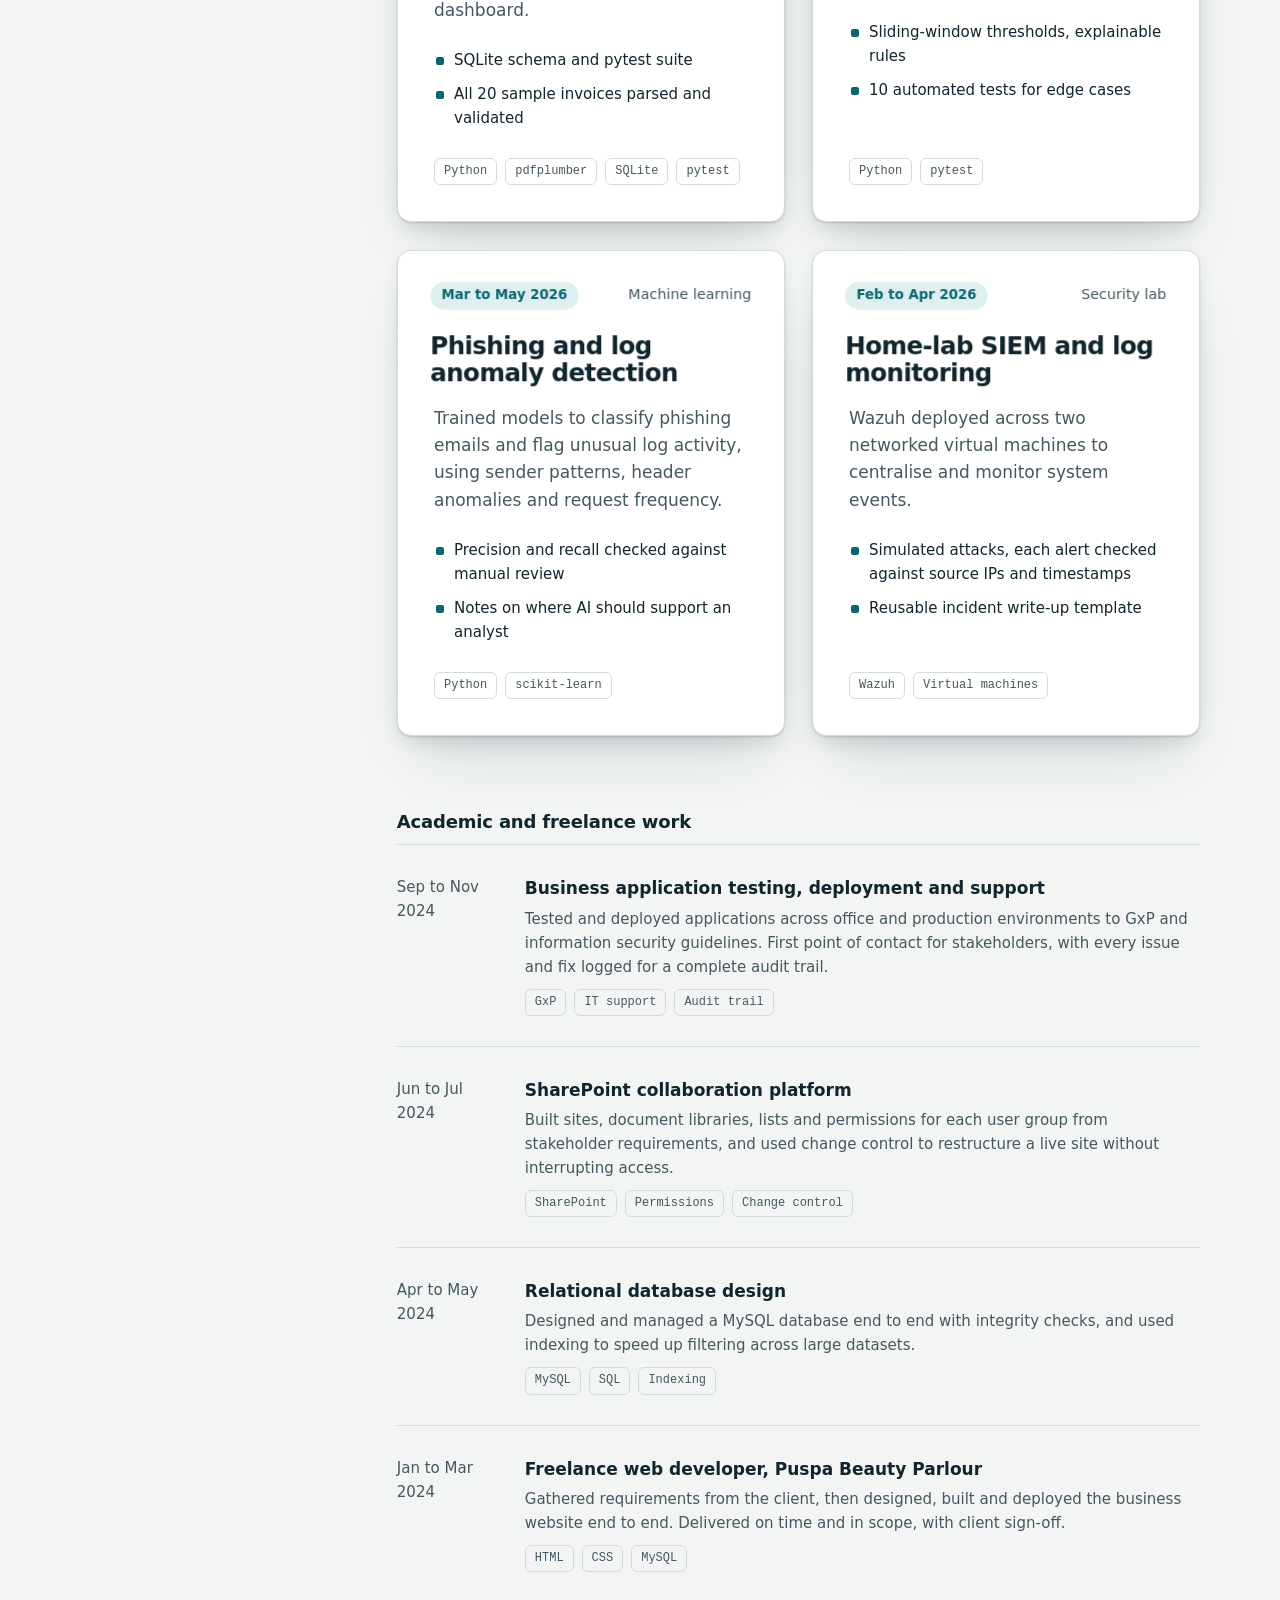
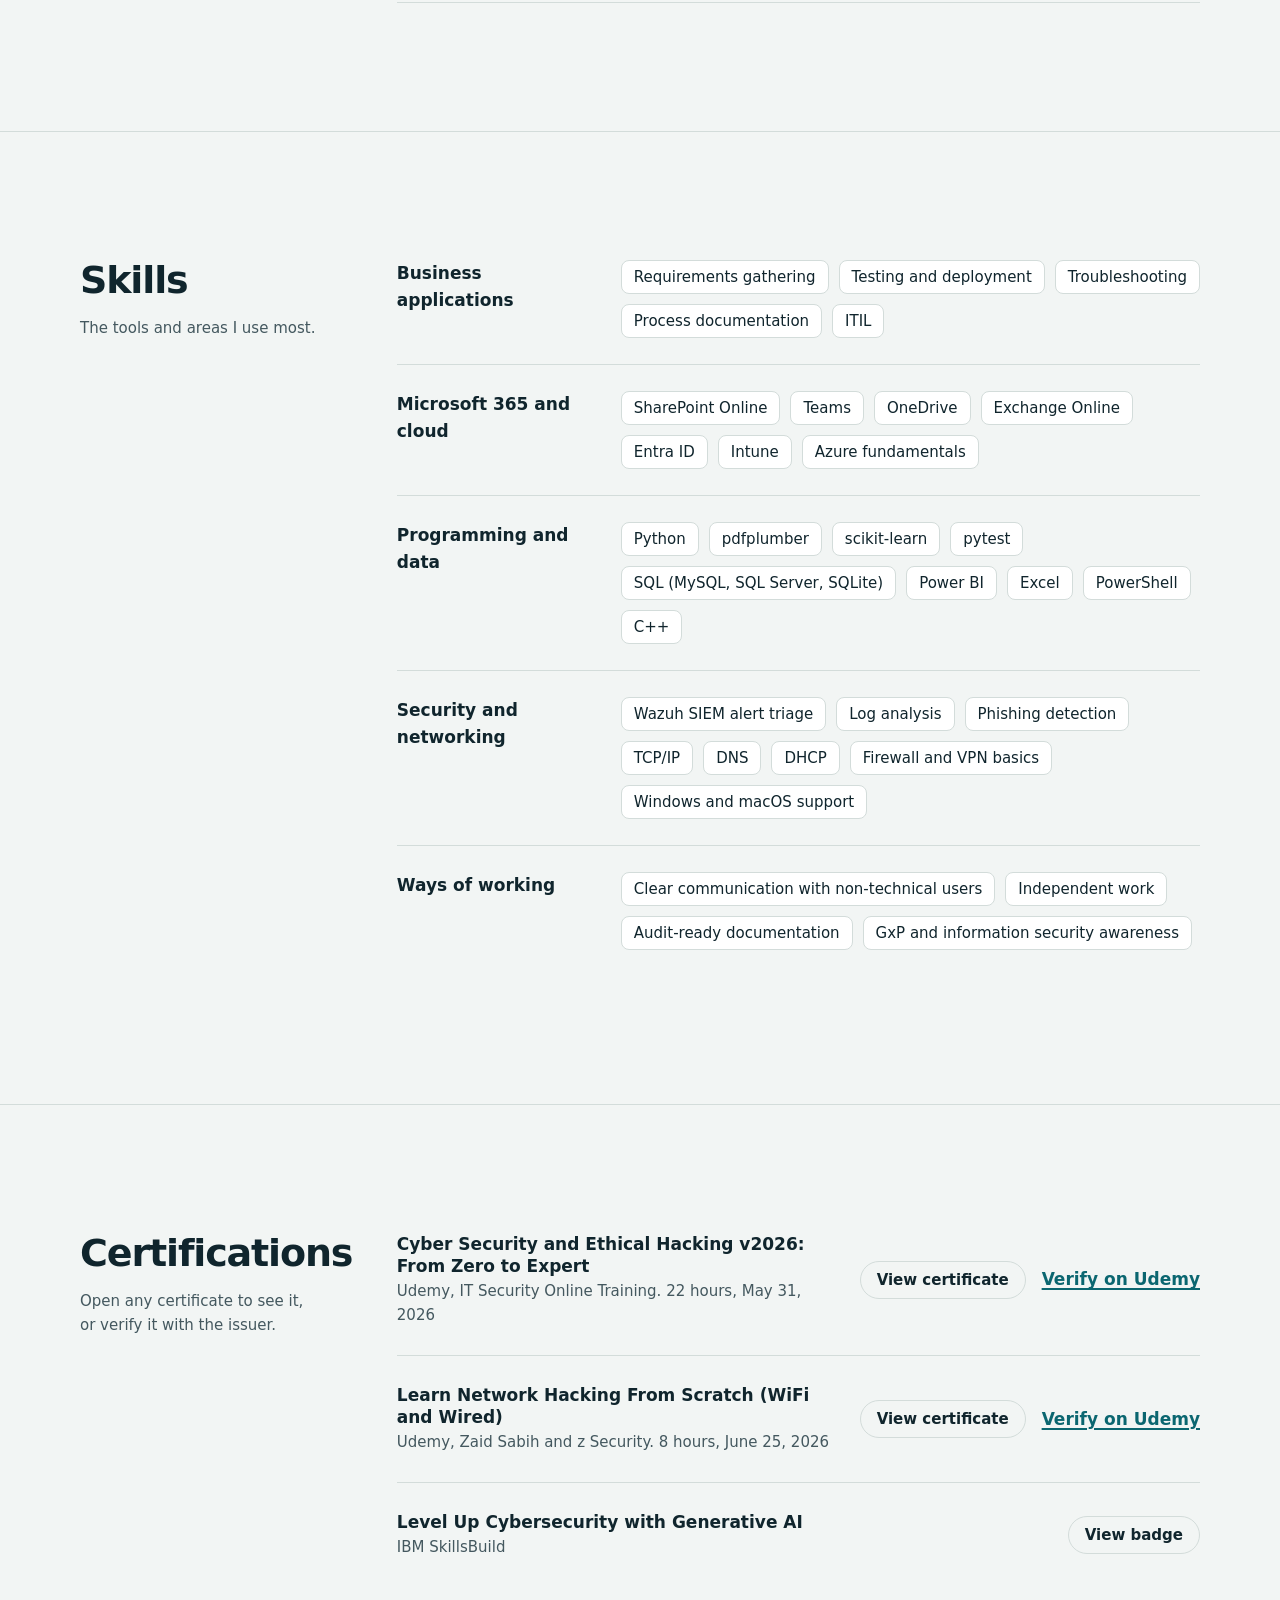
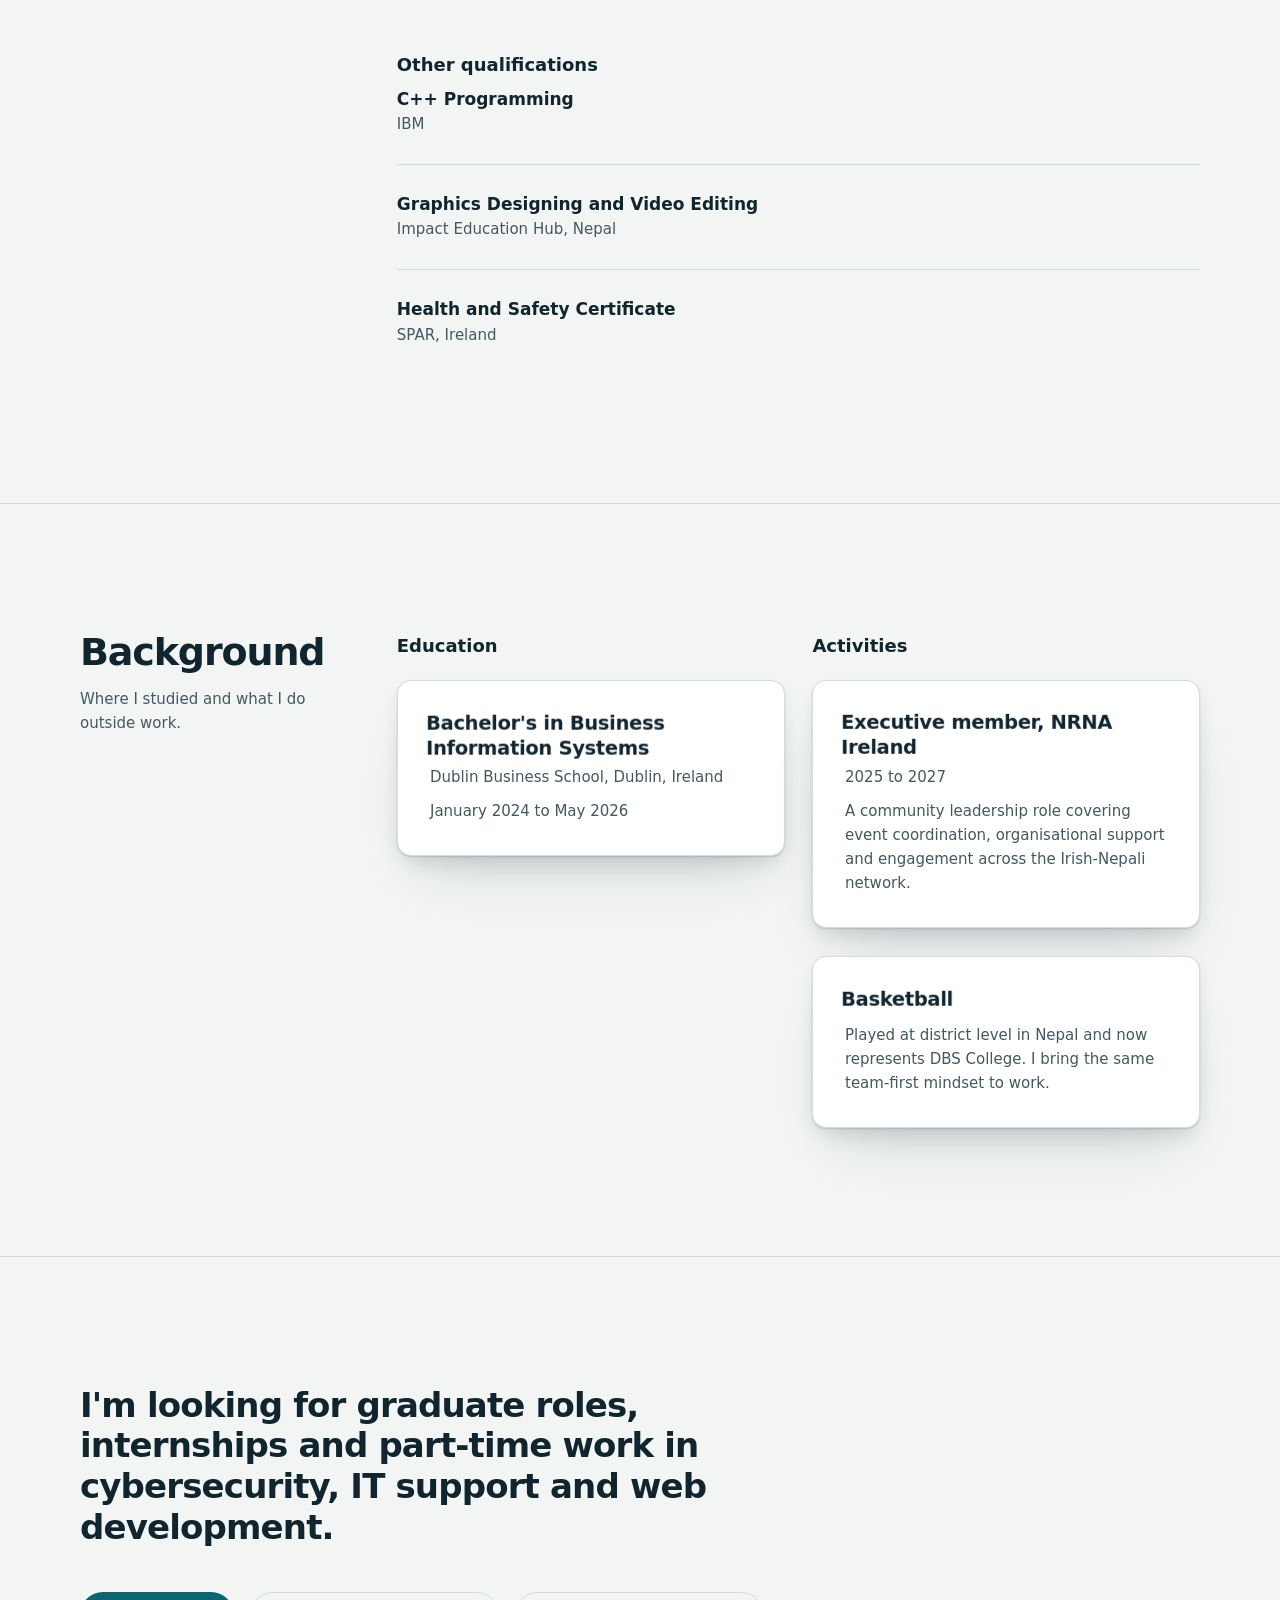
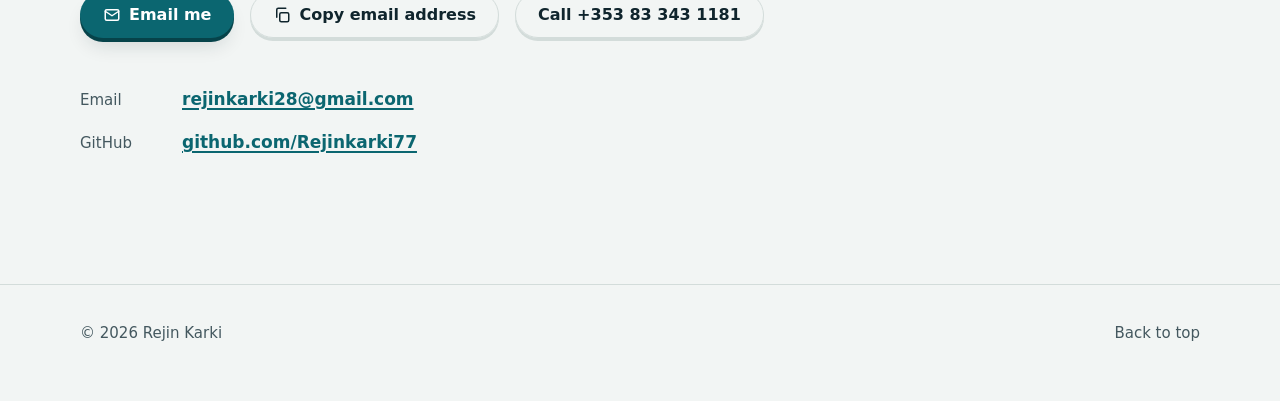
==== commit d750fdb0: "Remove address and location details Co-Authored-By: Claude Sonnet 5.5 <noreply@anthropic.com>" ====
--- a/index.html
+++ b/index.html
@@ -13,7 +13,7 @@
 <link rel="canonical" href="https://rejinkarki77.github.io/rejin-karki-portfolio/" />
 <meta property="og:type" content="website" />
 <meta property="og:title" content="Rejin Karki — Cybersecurity & IT Graduate" />
-<meta property="og:description" content="SIEM monitoring, ethical hacking, network security and IT support. Based in Dublin, open to graduate roles and internships." />
+<meta property="og:description" content="SIEM monitoring, ethical hacking, network security and IT support. Open to graduate roles and internships." />
 <meta property="og:url" content="https://rejinkarki77.github.io/rejin-karki-portfolio/" />
 <meta name="twitter:card" content="summary" />
 <link rel="icon" href="data:image/svg+xml,%3Csvg xmlns='http://www.w3.org/2000/svg' viewBox='0 0 64 64'%3E%3Crect width='64' height='64' rx='14' fill='%230B6670'/%3E%3Ctext x='32' y='43' font-family='Arial,sans-serif' font-size='30' font-weight='700' text-anchor='middle' fill='white'%3ERK%3C/text%3E%3C/svg%3E" />
@@ -31,7 +31,6 @@
   "email": "mailto:rejinkarki28@gmail.com",
   "url": "https://rejinkarki77.github.io/rejin-karki-portfolio/",
   "sameAs": ["https://github.com/Rejinkarki77"],
-  "address": { "@type": "PostalAddress", "addressLocality": "Lucan", "addressRegion": "Co. Dublin", "addressCountry": "IE" },
   "alumniOf": { "@type": "CollegeOrUniversity", "name": "Dublin Business School" },
   "knowsLanguage": ["English", "Nepali"]
 }
@@ -84,7 +83,6 @@
           <a class="btn btn-ghost" href="slides.html">View CV as slides</a>
         </div>
         <dl class="facts rise d5">
-          <div><dt>Based in</dt><dd>Lucan, Dublin</dd></div>
           <div><dt>Languages</dt><dd>English, Nepali</dd></div>
           <div><dt>Degree</dt><dd>BSc Business Information Systems</dd></div>
         </dl>
@@ -332,7 +330,6 @@
       <ul class="contact-list">
         <li><span class="k">Email</span><a class="text-link" href="mailto:rejinkarki28@gmail.com">rejinkarki28@gmail.com</a></li>
         <li><span class="k">GitHub</span><a class="text-link" href="https://github.com/Rejinkarki77" target="_blank" rel="noopener noreferrer">github.com/Rejinkarki77<span class="sr-only"> (opens in a new tab)</span></a></li>
-        <li><span class="k">Location</span><span>Lucan, Co. Dublin, Ireland</span></li>
       </ul>
     </div>
   </section>
--- a/assets/site.css
+++ b/assets/site.css
@@ -181,7 +181,7 @@
   .hero-bio { margin-top: 16px; color: var(--muted); max-width: 34em; }
   .hero-actions { display: flex; flex-wrap: wrap; gap: 12px; margin-top: 32px; }
   .facts {
-    display: grid; grid-template-columns: repeat(3, auto); justify-content: start; gap: 12px 40px;
+    display: grid; grid-template-columns: repeat(2, auto); justify-content: start; gap: 12px 40px;
     margin-top: 44px; padding-top: 24px; border-top: 1px solid var(--rule);
   }
   .facts dt { font-size: .875rem; color: var(--muted); }
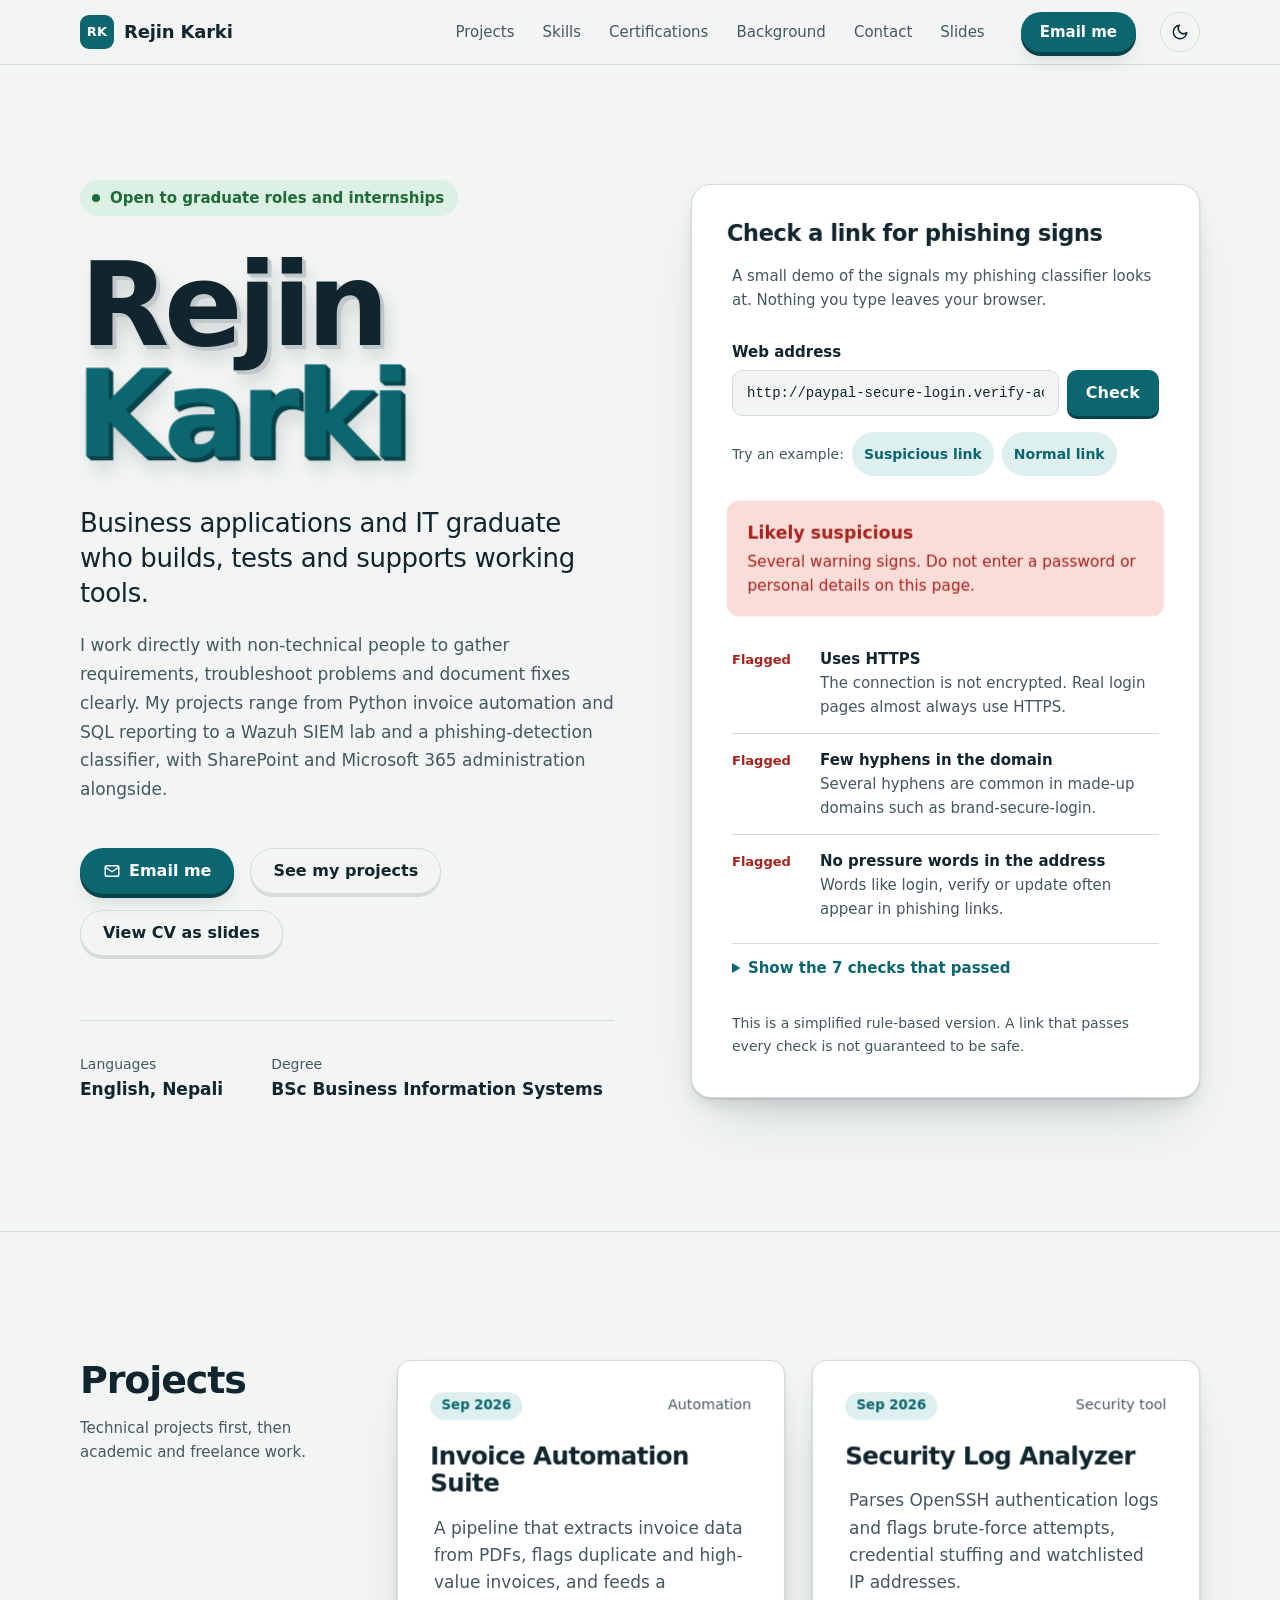
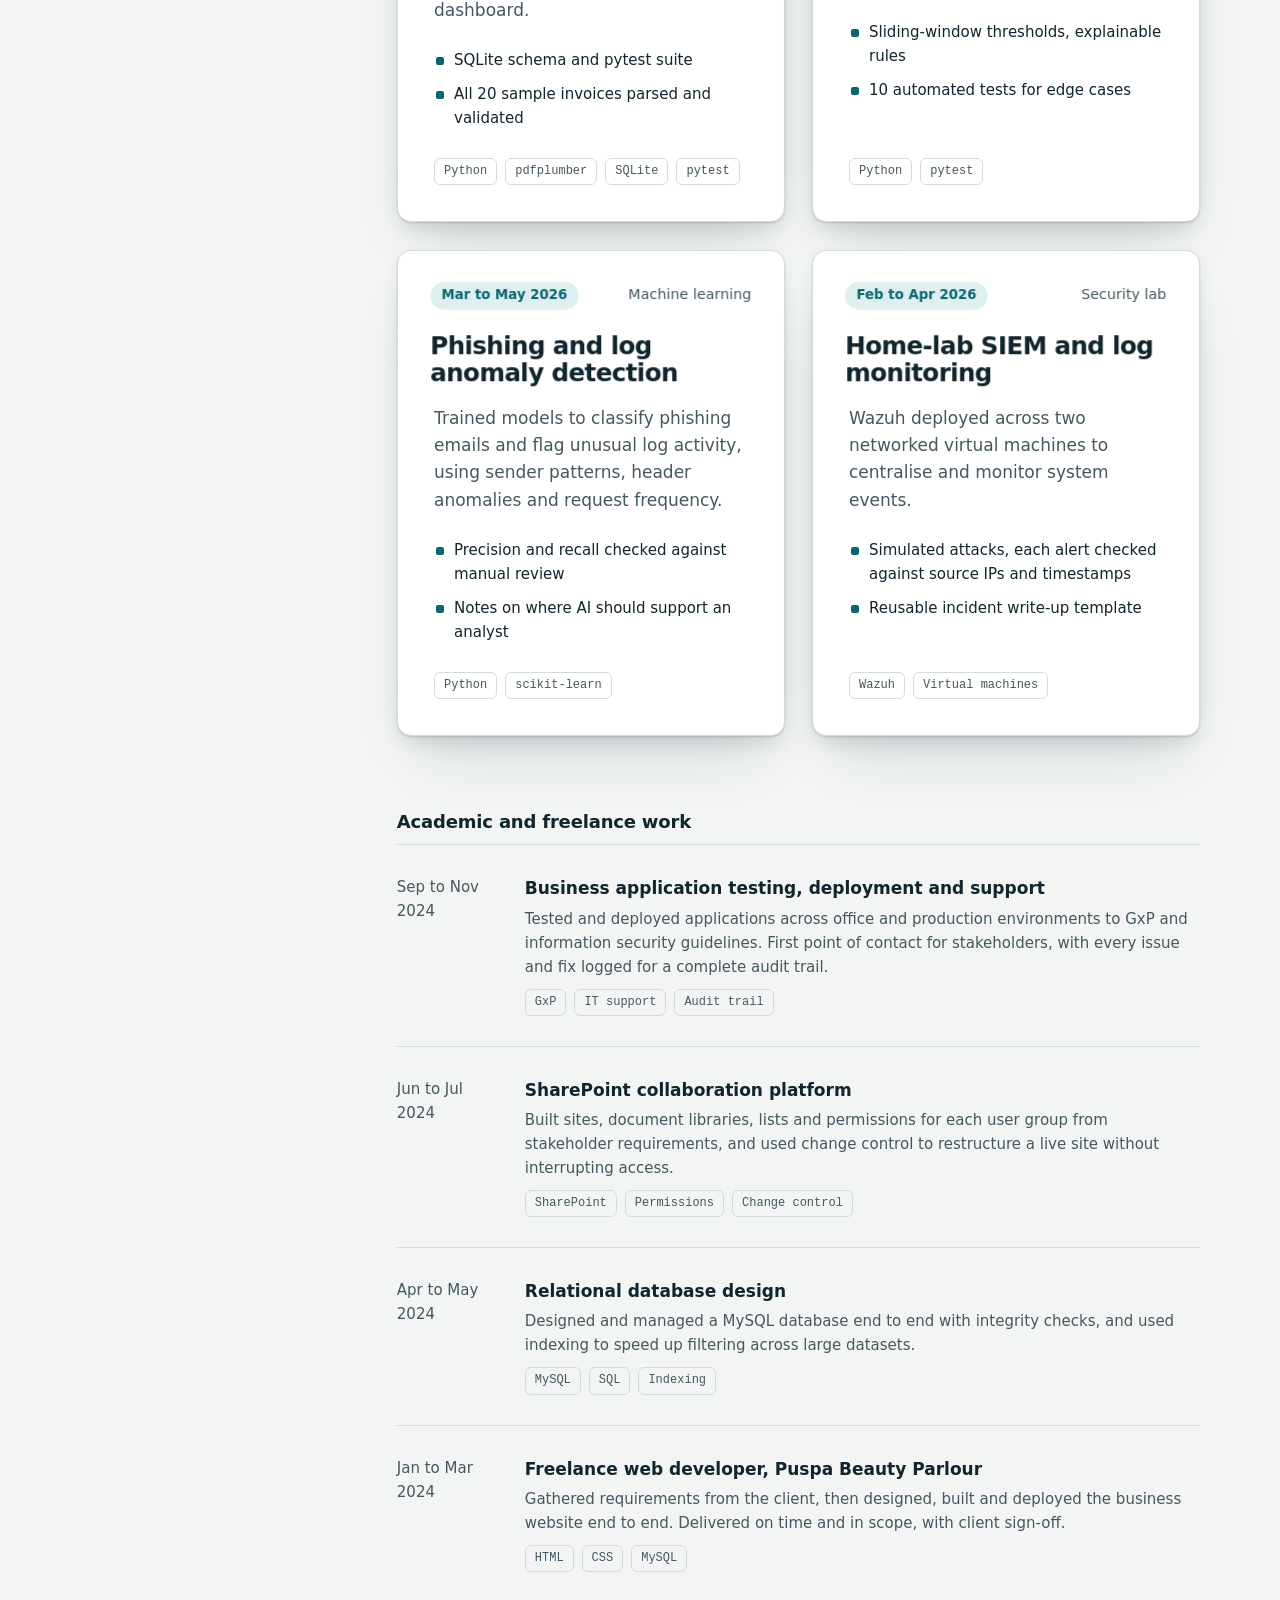
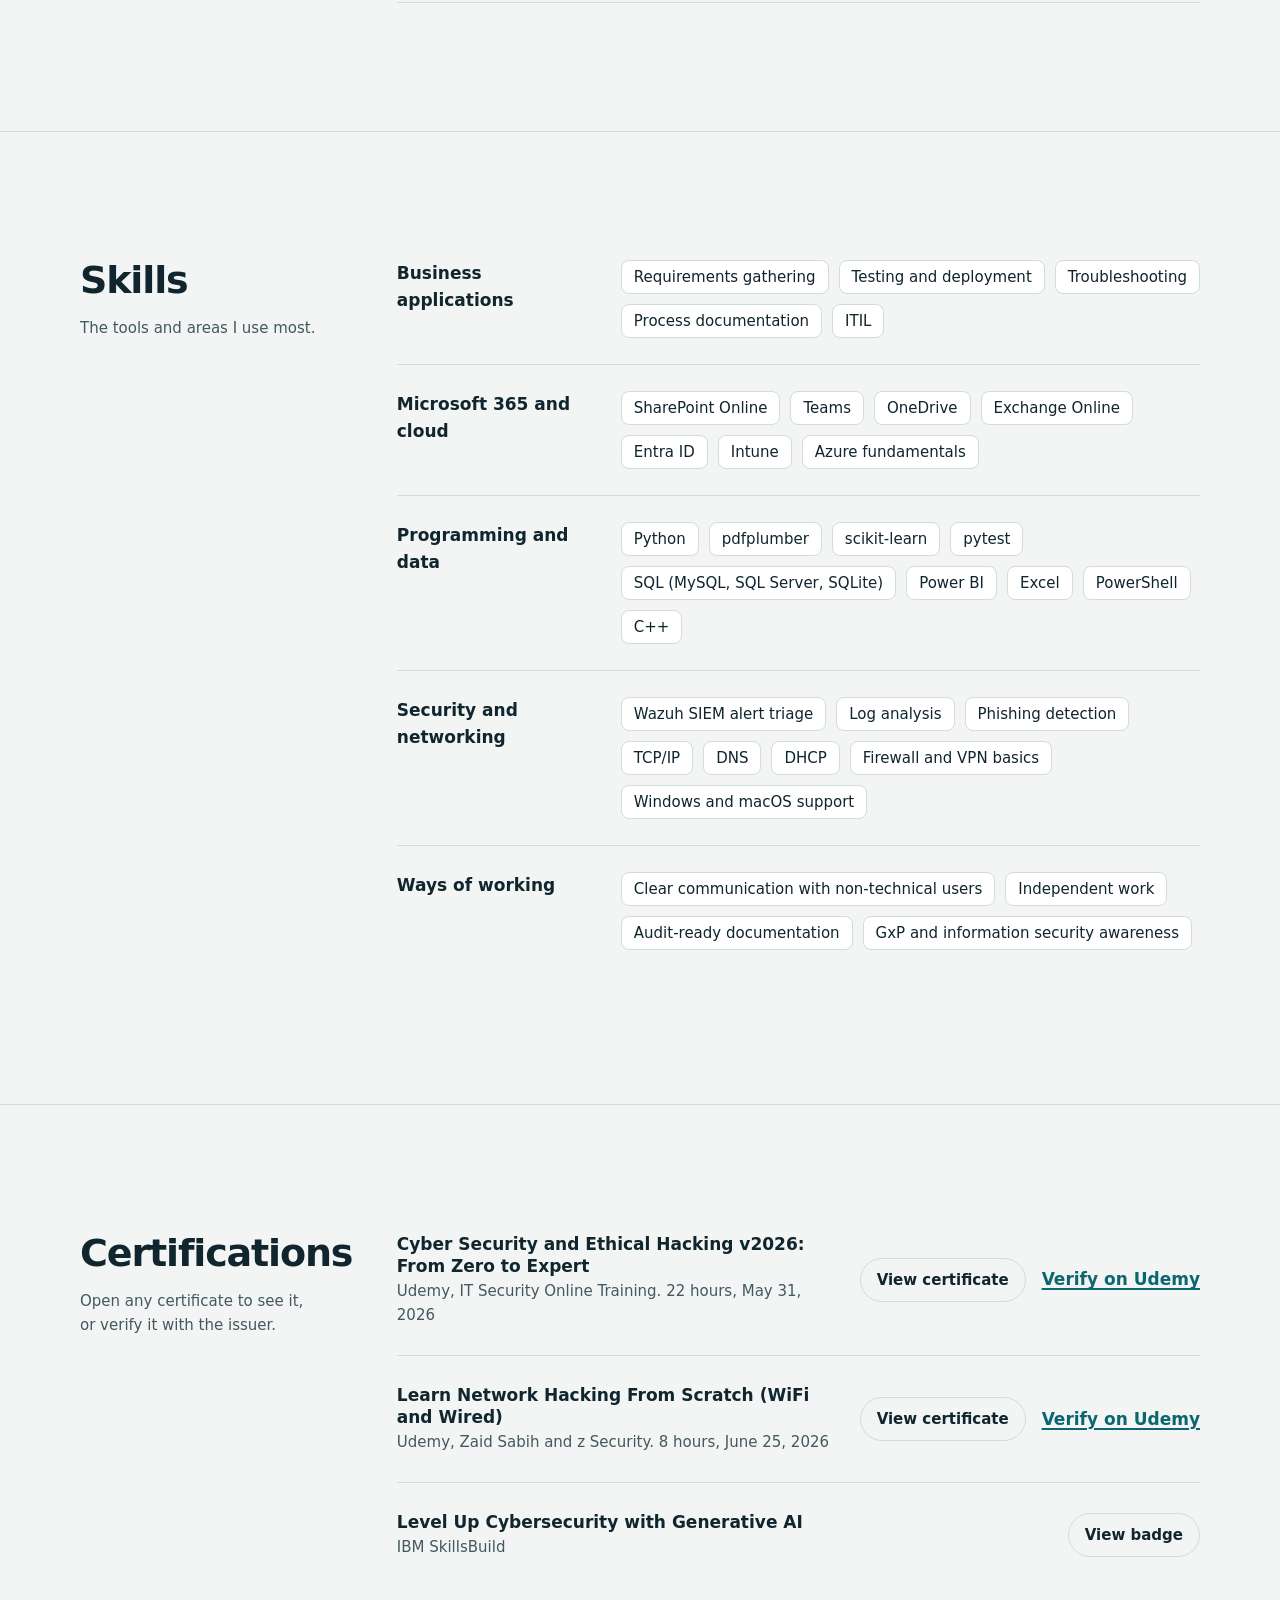
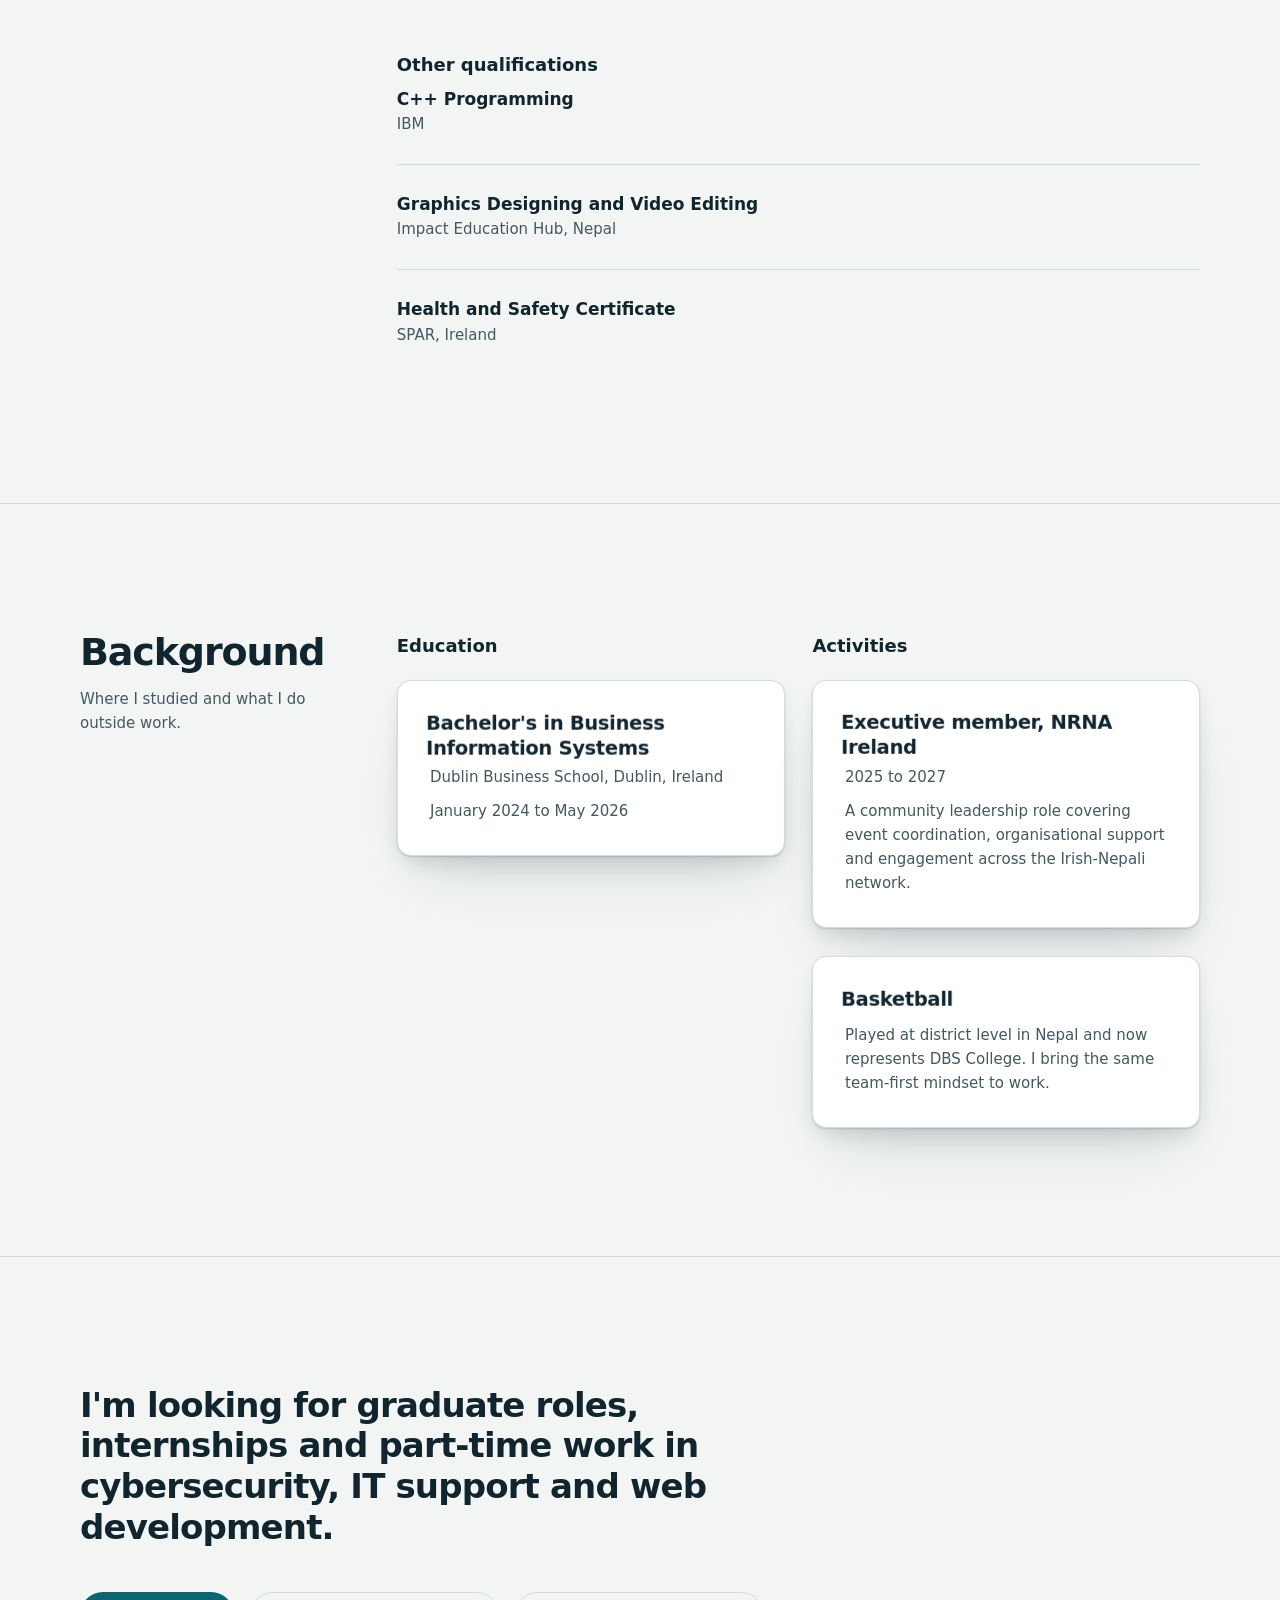
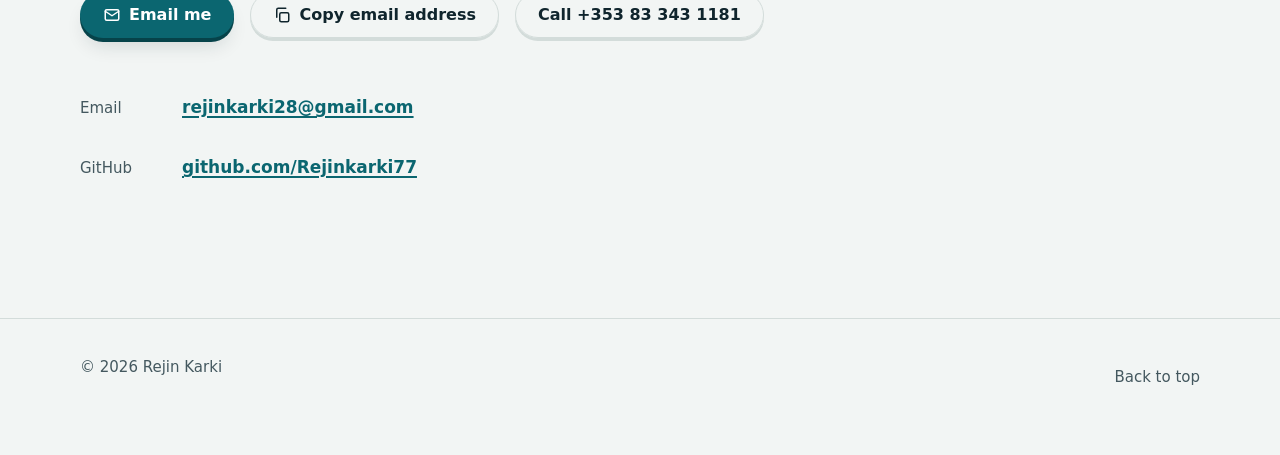
==== commit ef99b8df: "Audit fixes: clearer link names, bigger tap targets, nav email shortcut, 404, robots, sitemap Co-Aut" ====
--- a/index.html
+++ b/index.html
@@ -10,6 +10,7 @@
 <title>Rejin Karki — Business Applications & IT Analyst, Dublin</title>
 <meta name="description" content="Rejin Karki is a cybersecurity and IT graduate in Dublin with hands-on experience in SIEM monitoring, ethical hacking, network security and IT support. Open to graduate roles and internships." />
 <meta name="theme-color" content="#0B6670" />
+<meta name="color-scheme" content="light dark" />
 <link rel="canonical" href="https://rejinkarki77.github.io/rejin-karki-portfolio/" />
 <meta property="og:type" content="website" />
 <meta property="og:title" content="Rejin Karki — Cybersecurity & IT Graduate" />
@@ -53,8 +54,9 @@
       <a href="#certifications">Certifications</a>
       <a href="#background">Background</a>
       <a href="#contact">Contact</a>
-      <a href="slides.html">CV slides</a>
+      <a href="slides.html">Slides</a>
     </nav>
+    <a class="btn btn-primary nav-cta" href="mailto:rejinkarki28@gmail.com">Email me</a>
     <button class="theme-toggle" id="themeToggle" type="button" aria-label="Switch to dark theme">
       <svg class="icon-moon" viewBox="0 0 24 24" fill="none" stroke="currentColor" stroke-width="2" stroke-linecap="round" stroke-linejoin="round" aria-hidden="true"><path d="M21 12.8A9 9 0 1 1 11.2 3a7 7 0 0 0 9.8 9.8z"/></svg>
       <svg class="icon-sun" viewBox="0 0 24 24" fill="none" stroke="currentColor" stroke-width="2" stroke-linecap="round" stroke-linejoin="round" aria-hidden="true"><circle cx="12" cy="12" r="4"/><path d="M12 2v2M12 20v2M4.9 4.9l1.4 1.4M17.7 17.7l1.4 1.4M2 12h2M20 12h2M4.9 19.1l1.4-1.4M17.7 6.3l1.4-1.4"/></svg>
@@ -96,7 +98,7 @@
         <form class="checker-form" id="checkerForm" novalidate>
           <label for="urlInput">Web address</label>
           <div class="checker-field">
-            <input id="urlInput" name="url" type="text" inputmode="url" autocomplete="off" autocapitalize="off" spellcheck="false"
+            <input id="urlInput" name="url" type="text" aria-describedby="checkerNote" inputmode="url" autocomplete="off" autocapitalize="off" spellcheck="false"
                    value="http://paypal-secure-login.verify-account.example.com/update?id=48213" />
             <button class="btn btn-primary" type="submit">Check</button>
           </div>
@@ -116,7 +118,7 @@
           <summary id="passedSummary"></summary>
           <ul class="checks" id="passedList" aria-label="Checks that passed"></ul>
         </details>
-        <p class="checker-note">This is a simplified rule-based version. A link that passes every check is not guaranteed to be safe.</p>
+        <p class="checker-note" id="checkerNote">This is a simplified rule-based version. A link that passes every check is not guaranteed to be safe.</p>
       </section>
     </div>
   </section>
@@ -243,8 +245,8 @@
               <p class="cert-meta">Udemy, IT Security Online Training. 22 hours, May 31, 2026</p>
             </div>
             <div class="cert-actions">
-              <button class="cert-btn" type="button" data-cert="ethical-hacking">View certificate</button>
-              <a class="text-link" href="https://ude.my/UC-30f0172a-863b-44e9-ba84-fa23fdfc7bb0" target="_blank" rel="noopener noreferrer">Verify on Udemy<span class="sr-only"> (opens in a new tab)</span></a>
+              <button class="cert-btn" type="button" data-cert="ethical-hacking" aria-label="View certificate: Cyber Security and Ethical Hacking">View certificate</button>
+              <a class="text-link" href="https://ude.my/UC-30f0172a-863b-44e9-ba84-fa23fdfc7bb0" target="_blank" rel="noopener noreferrer" aria-label="Verify Ethical Hacking certificate on Udemy">Verify on Udemy<span class="sr-only"> (opens in a new tab)</span></a>
             </div>
           </li>
           <li>
@@ -253,8 +255,8 @@
               <p class="cert-meta">Udemy, Zaid Sabih and z Security. 8 hours, June 25, 2026</p>
             </div>
             <div class="cert-actions">
-              <button class="cert-btn" type="button" data-cert="network-hacking">View certificate</button>
-              <a class="text-link" href="https://ude.my/UC-d5c7d493-3deb-4f1a-a49e-52a2e074be4f" target="_blank" rel="noopener noreferrer">Verify on Udemy<span class="sr-only"> (opens in a new tab)</span></a>
+              <button class="cert-btn" type="button" data-cert="network-hacking" aria-label="View certificate: Network Hacking From Scratch">View certificate</button>
+              <a class="text-link" href="https://ude.my/UC-d5c7d493-3deb-4f1a-a49e-52a2e074be4f" target="_blank" rel="noopener noreferrer" aria-label="Verify Network Hacking certificate on Udemy">Verify on Udemy<span class="sr-only"> (opens in a new tab)</span></a>
             </div>
           </li>
           <li>
@@ -263,7 +265,7 @@
               <p class="cert-meta">IBM SkillsBuild</p>
             </div>
             <div class="cert-actions">
-              <button class="cert-btn" type="button" data-cert="ibm-skillsbuild">View badge</button>
+              <button class="cert-btn" type="button" data-cert="ibm-skillsbuild" aria-label="View badge: Level Up Cybersecurity with Generative AI">View badge</button>
             </div>
           </li>
         </ul>
--- a/assets/site.css
+++ b/assets/site.css
@@ -522,3 +522,16 @@
 .hero h1 .surname { text-shadow:
   1px 1px 0 var(--teal-deep), 2px 2px 0 var(--teal-deep), 3px 3px 0 var(--teal-deep), 4px 4px 0 var(--teal-deep),
   6px 12px 18px var(--depth); }
+
+/* Audit fixes: comfortable tap targets and a nav shortcut */
+.sample-btn, .cert-btn, .text-link { min-height: 44px; display: inline-flex; align-items: center; }
+.text-link { padding-block: 2px; }
+.contact-list a.text-link { min-height: 44px; }
+.footer-row a { display: inline-flex; align-items: center; min-height: 44px; }
+.brand { min-height: 44px; }
+.nav-cta { min-height: 40px; padding: 0 18px; font-size: .9375rem; }
+@media (max-width: 720px) { .nav-cta { display: none; } }
+.lost { padding-block: 12vh; }
+.lost h1 { font-size: clamp(2.5rem, 7vw, 4.5rem); font-weight: 700; letter-spacing: -.04em; line-height: 1; }
+.lost-text { margin-top: 16px; color: var(--muted); }
+.lost-cta { margin-top: 32px; }
